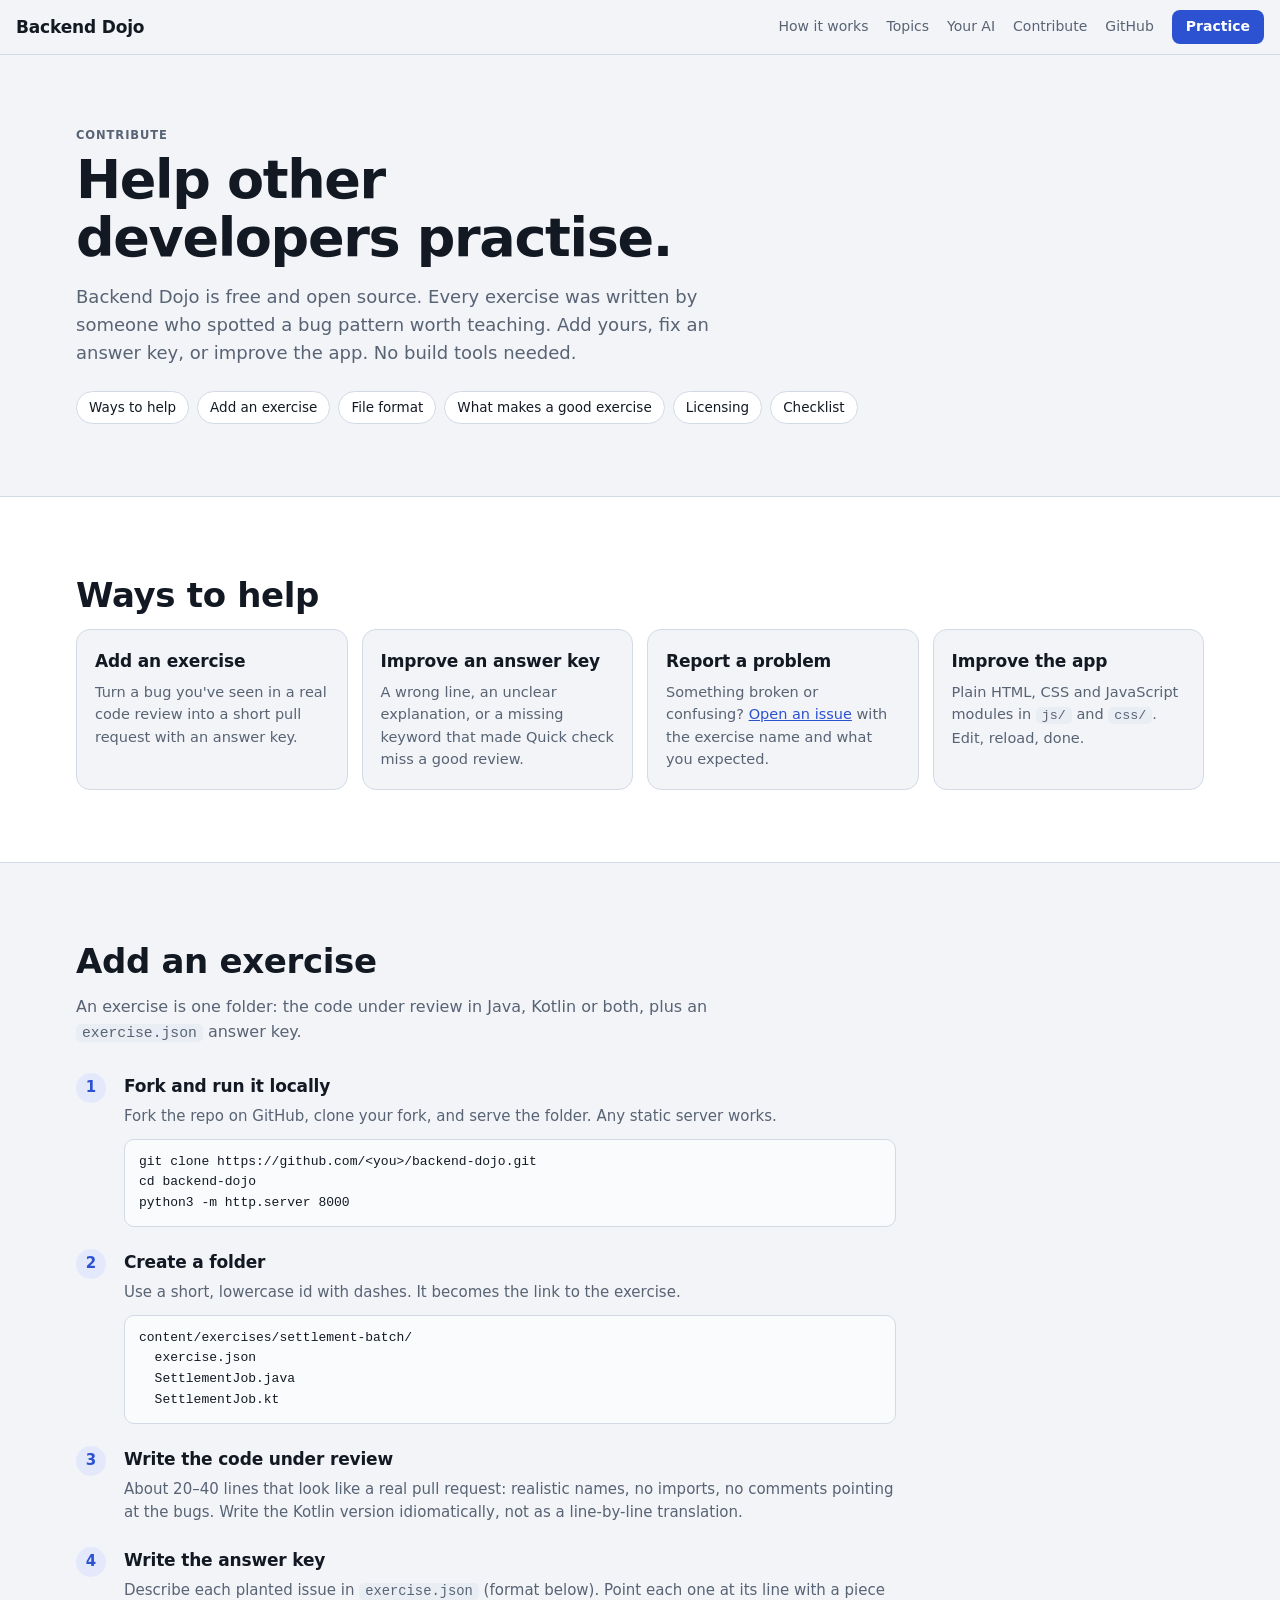
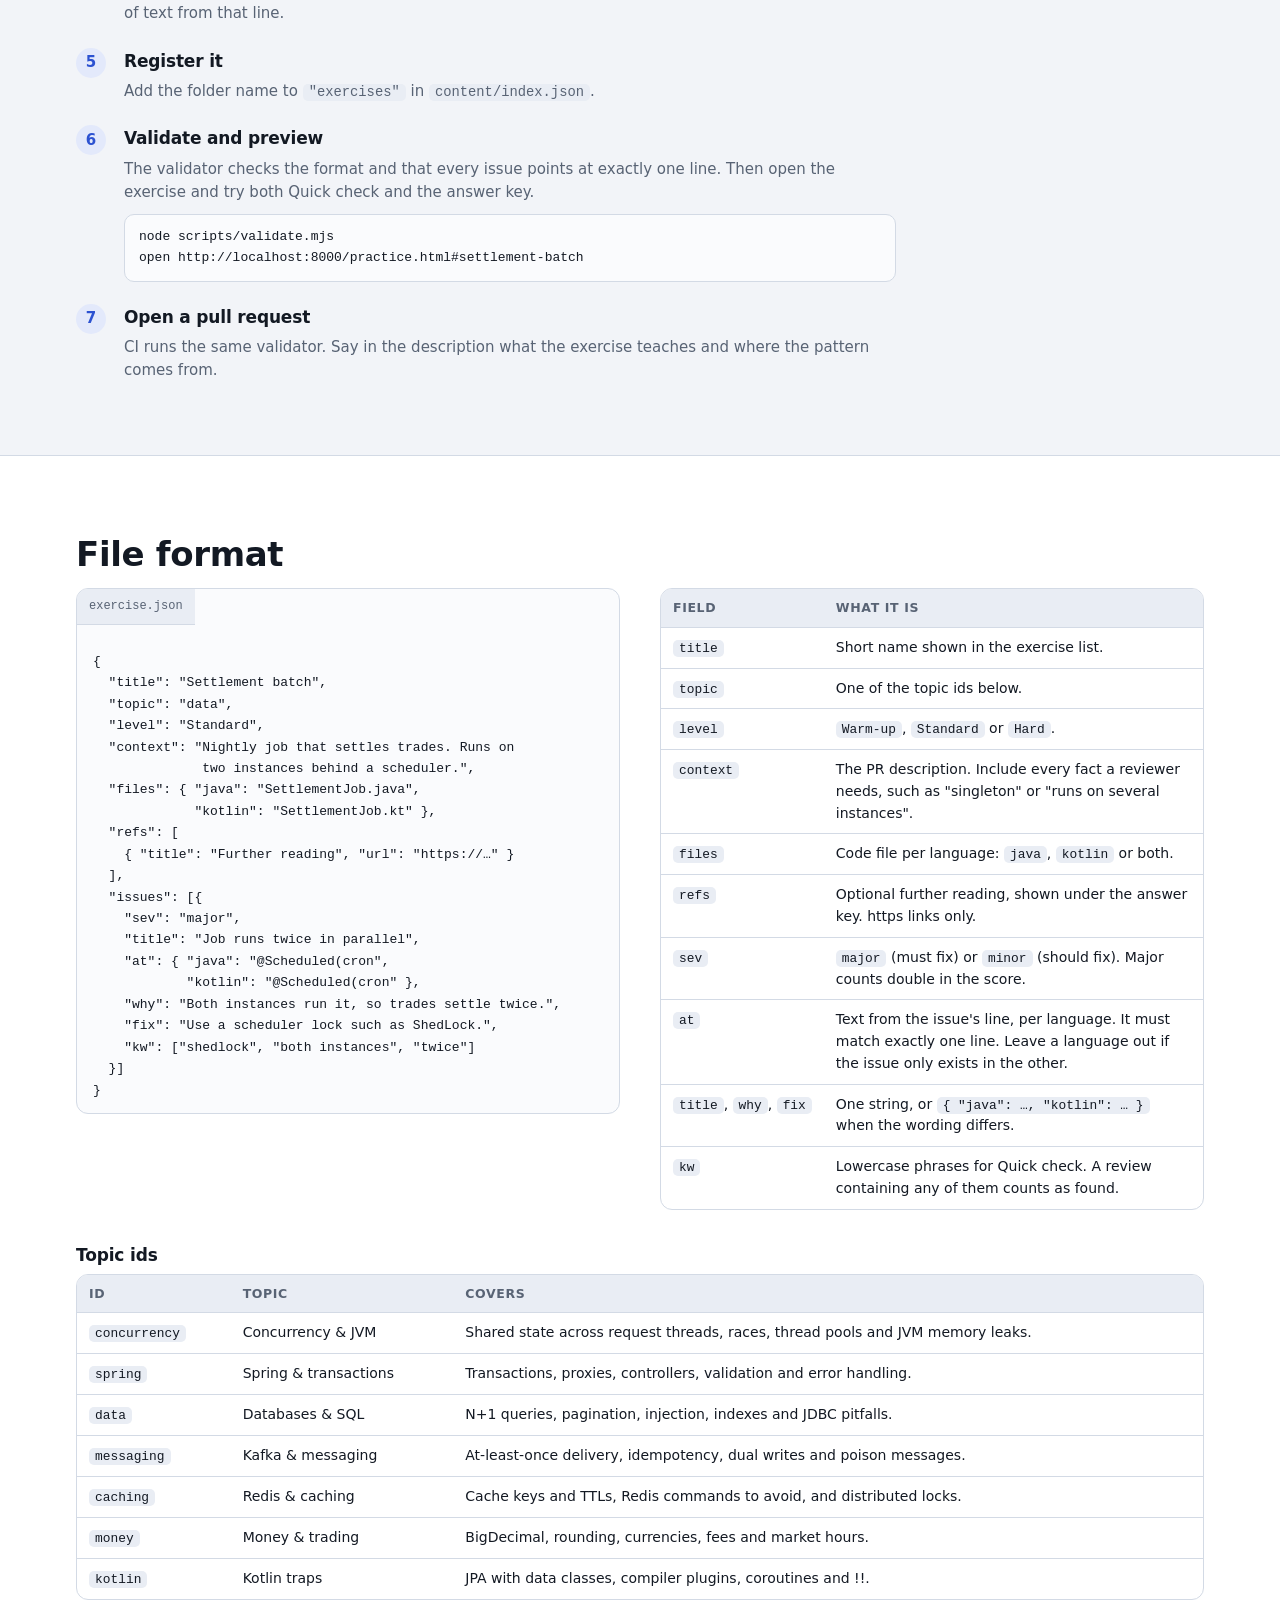
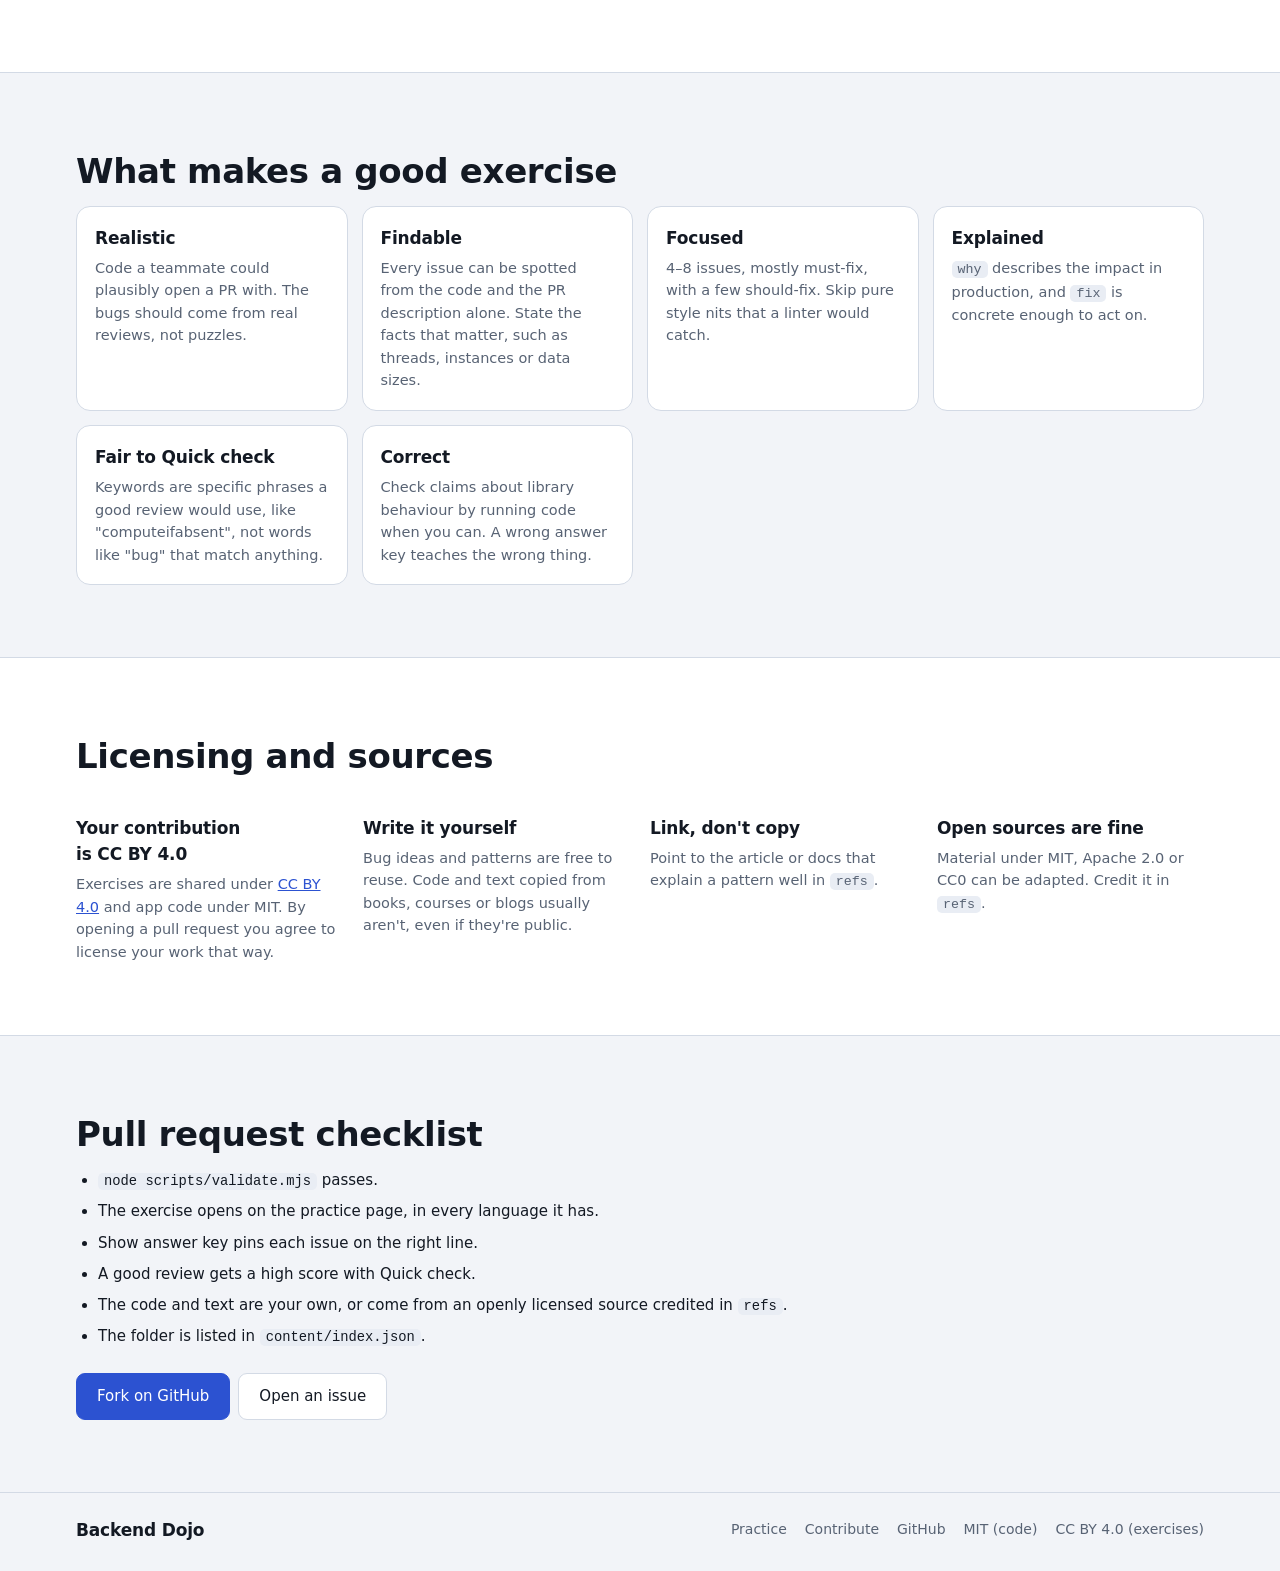
==== contribute.html @ 4bdd679c "feat: add contributor guide page Step-by-step guide, file format reference, topic ids from the data," ====
<!doctype html>
<html lang="en">
<head>
<meta charset="utf-8">
<meta name="viewport" content="width=device-width, initial-scale=1">
<meta http-equiv="Content-Security-Policy" content="default-src 'self'; script-src 'self'; style-src 'self'; img-src 'self' data:; connect-src 'self'; object-src 'none'; base-uri 'none'; form-action 'none'">
<meta name="referrer" content="no-referrer">
<title>Contribute · Backend Dojo</title>
<meta name="description" content="How to add exercises, fix answer keys and improve Backend Dojo.">
<link rel="stylesheet" href="css/app.css">
<script type="module" src="js/contribute.js"></script>
</head>
<body class="home">
<nav class="site-nav" aria-label="Site">
  <div class="nav-inner">
    <a class="logo" href="./">Backend Dojo</a>
    <div class="nav-links">
      <a href="./#how">How it works</a>
      <a href="./#topics">Topics</a>
      <a href="./#ai">Your AI</a>
      <a href="contribute.html" aria-current="page">Contribute</a>
      <a href="https://github.com/svkaizoku/backend-dojo" rel="noopener noreferrer">GitHub</a>
      <a class="nav-cta" href="practice.html">Practice</a>
    </div>
  </div>
</nav>

<main>
  <section class="hero page-hero">
    <div class="wrap">
      <p class="eyebrow">Contribute</p>
      <h1>Help other developers practise.</h1>
      <p class="lede">Backend Dojo is free and open source. Every exercise was written by someone who spotted a bug pattern worth teaching. Add yours, fix an answer key, or improve the app. No build tools needed.</p>
      <div class="toc" aria-label="On this page">
        <a href="#ways">Ways to help</a>
        <a href="#add">Add an exercise</a>
        <a href="#format">File format</a>
        <a href="#good">What makes a good exercise</a>
        <a href="#license">Licensing</a>
        <a href="#checklist">Checklist</a>
      </div>
    </div>
  </section>

  <section class="band" id="ways">
    <div class="wrap">
      <h2>Ways to help</h2>
      <div class="cards">
        <div class="card"><h3>Add an exercise</h3><p>Turn a bug you've seen in a real code review into a short pull request with an answer key.</p></div>
        <div class="card"><h3>Improve an answer key</h3><p>A wrong line, an unclear explanation, or a missing keyword that made Quick check miss a good review.</p></div>
        <div class="card"><h3>Report a problem</h3><p>Something broken or confusing? <a href="https://github.com/svkaizoku/backend-dojo/issues/new" rel="noopener noreferrer">Open an issue</a> with the exercise name and what you expected.</p></div>
        <div class="card"><h3>Improve the app</h3><p>Plain HTML, CSS and JavaScript modules in <code>js/</code> and <code>css/</code>. Edit, reload, done.</p></div>
      </div>
    </div>
  </section>

  <section id="add">
    <div class="wrap">
      <h2>Add an exercise</h2>
      <p class="section-lede">An exercise is one folder: the code under review in Java, Kotlin or both, plus an <code>exercise.json</code> answer key.</p>
      <ol class="guide">
        <li>
          <h3>Fork and run it locally</h3>
          <p>Fork the repo on GitHub, clone your fork, and serve the folder. Any static server works.</p>
          <pre class="cmd">git clone https://github.com/&lt;you&gt;/backend-dojo.git
cd backend-dojo
python3 -m http.server 8000</pre>
        </li>
        <li>
          <h3>Create a folder</h3>
          <p>Use a short, lowercase id with dashes. It becomes the link to the exercise.</p>
          <pre class="cmd">content/exercises/settlement-batch/
  exercise.json
  SettlementJob.java
  SettlementJob.kt</pre>
        </li>
        <li>
          <h3>Write the code under review</h3>
          <p>About 20–40 lines that look like a real pull request: realistic names, no imports, no comments pointing at the bugs. Write the Kotlin version idiomatically, not as a line-by-line translation.</p>
        </li>
        <li>
          <h3>Write the answer key</h3>
          <p>Describe each planted issue in <code>exercise.json</code> (format below). Point each one at its line with a piece of text from that line.</p>
        </li>
        <li>
          <h3>Register it</h3>
          <p>Add the folder name to <code>"exercises"</code> in <code>content/index.json</code>.</p>
        </li>
        <li>
          <h3>Validate and preview</h3>
          <p>The validator checks the format and that every issue points at exactly one line. Then open the exercise and try both Quick check and the answer key.</p>
          <pre class="cmd">node scripts/validate.mjs
open http://localhost:8000/practice.html#settlement-batch</pre>
        </li>
        <li>
          <h3>Open a pull request</h3>
          <p>CI runs the same validator. Say in the description what the exercise teaches and where the pattern comes from.</p>
        </li>
      </ol>
    </div>
  </section>

  <section class="band" id="format">
    <div class="wrap">
      <h2>File format</h2>
      <div class="contribute-grid">
        <div class="code">
          <div class="bar"><span>exercise.json</span></div>
          <pre class="json">{
  "title": "Settlement batch",
  "topic": "data",
  "level": "Standard",
  "context": "Nightly job that settles trades. Runs on
              two instances behind a scheduler.",
  "files": { "java": "SettlementJob.java",
             "kotlin": "SettlementJob.kt" },
  "refs": [
    { "title": "Further reading", "url": "https://…" }
  ],
  "issues": [{
    "sev": "major",
    "title": "Job runs twice in parallel",
    "at": { "java": "@Scheduled(cron",
            "kotlin": "@Scheduled(cron" },
    "why": "Both instances run it, so trades settle twice.",
    "fix": "Use a scheduler lock such as ShedLock.",
    "kw": ["shedlock", "both instances", "twice"]
  }]
}</pre>
        </div>
        <div class="table-wrap">
          <table class="ref-table">
            <thead><tr><th>Field</th><th>What it is</th></tr></thead>
            <tbody>
              <tr><td><code>title</code></td><td>Short name shown in the exercise list.</td></tr>
              <tr><td><code>topic</code></td><td>One of the topic ids below.</td></tr>
              <tr><td><code>level</code></td><td><code>Warm-up</code>, <code>Standard</code> or <code>Hard</code>.</td></tr>
              <tr><td><code>context</code></td><td>The PR description. Include every fact a reviewer needs, such as "singleton" or "runs on several instances".</td></tr>
              <tr><td><code>files</code></td><td>Code file per language: <code>java</code>, <code>kotlin</code> or both.</td></tr>
              <tr><td><code>refs</code></td><td>Optional further reading, shown under the answer key. https links only.</td></tr>
              <tr><td><code>sev</code></td><td><code>major</code> (must fix) or <code>minor</code> (should fix). Major counts double in the score.</td></tr>
              <tr><td><code>at</code></td><td>Text from the issue's line, per language. It must match exactly one line. Leave a language out if the issue only exists in the other.</td></tr>
              <tr><td><code>title</code>, <code>why</code>, <code>fix</code></td><td>One string, or <code>{ "java": …, "kotlin": … }</code> when the wording differs.</td></tr>
              <tr><td><code>kw</code></td><td>Lowercase phrases for Quick check. A review containing any of them counts as found.</td></tr>
            </tbody>
          </table>
        </div>
      </div>
      <h3 class="sub">Topic ids</h3>
      <div class="table-wrap">
        <table class="ref-table" id="topicTable">
          <thead><tr><th>Id</th><th>Topic</th><th>Covers</th></tr></thead>
          <tbody><tr><td colspan="3">Loading…</td></tr></tbody>
        </table>
      </div>
    </div>
  </section>

  <section id="good">
    <div class="wrap">
      <h2>What makes a good exercise</h2>
      <div class="cards">
        <div class="card"><h3>Realistic</h3><p>Code a teammate could plausibly open a PR with. The bugs should come from real reviews, not puzzles.</p></div>
        <div class="card"><h3>Findable</h3><p>Every issue can be spotted from the code and the PR description alone. State the facts that matter, such as threads, instances or data sizes.</p></div>
        <div class="card"><h3>Focused</h3><p>4–8 issues, mostly must-fix, with a few should-fix. Skip pure style nits that a linter would catch.</p></div>
        <div class="card"><h3>Explained</h3><p><code>why</code> describes the impact in production, and <code>fix</code> is concrete enough to act on.</p></div>
        <div class="card"><h3>Fair to Quick check</h3><p>Keywords are specific phrases a good review would use, like "computeifabsent", not words like "bug" that match anything.</p></div>
        <div class="card"><h3>Correct</h3><p>Check claims about library behaviour by running code when you can. A wrong answer key teaches the wrong thing.</p></div>
      </div>
    </div>
  </section>

  <section class="band" id="license">
    <div class="wrap">
      <h2>Licensing and sources</h2>
      <div class="trust">
        <div><h3>Your contribution is CC BY 4.0</h3><p>Exercises are shared under <a href="https://creativecommons.org/licenses/by/4.0/" rel="noopener noreferrer">CC BY 4.0</a> and app code under MIT. By opening a pull request you agree to license your work that way.</p></div>
        <div><h3>Write it yourself</h3><p>Bug ideas and patterns are free to reuse. Code and text copied from books, courses or blogs usually aren't, even if they're public.</p></div>
        <div><h3>Link, don't copy</h3><p>Point to the article or docs that explain a pattern well in <code>refs</code>.</p></div>
        <div><h3>Open sources are fine</h3><p>Material under MIT, Apache 2.0 or CC0 can be adapted. Credit it in <code>refs</code>.</p></div>
      </div>
    </div>
  </section>

  <section id="checklist">
    <div class="wrap">
      <h2>Pull request checklist</h2>
      <ul class="checklist">
        <li><code>node scripts/validate.mjs</code> passes.</li>
        <li>The exercise opens on the practice page, in every language it has.</li>
        <li>Show answer key pins each issue on the right line.</li>
        <li>A good review gets a high score with Quick check.</li>
        <li>The code and text are your own, or come from an openly licensed source credited in <code>refs</code>.</li>
        <li>The folder is listed in <code>content/index.json</code>.</li>
      </ul>
      <div class="actions">
        <a class="btn primary big-btn" href="https://github.com/svkaizoku/backend-dojo/fork" rel="noopener noreferrer">Fork on GitHub</a>
        <a class="btn big-btn" href="https://github.com/svkaizoku/backend-dojo/issues/new" rel="noopener noreferrer">Open an issue</a>
      </div>
    </div>
  </section>
</main>

<footer class="site-foot">
  <div class="wrap foot-inner">
    <span class="logo">Backend Dojo</span>
    <nav aria-label="Footer">
      <a href="practice.html">Practice</a>
      <a href="contribute.html">Contribute</a>
      <a href="https://github.com/svkaizoku/backend-dojo" rel="noopener noreferrer">GitHub</a>
      <a href="https://github.com/svkaizoku/backend-dojo/blob/main/LICENSE" rel="noopener noreferrer">MIT (code)</a>
      <a href="https://github.com/svkaizoku/backend-dojo/blob/main/content/LICENSE.md" rel="noopener noreferrer">CC BY 4.0 (exercises)</a>
    </nav>
  </div>
</footer>
</body>
</html>
---- css/app.css ----
/* Layout: PR-review workspace. Exercise rail on the left, code and a review pad on the right. */
:root {
  color-scheme: light;
  --bg: #F2F4F8;
  --surface: #FFFFFF;
  --surface-2: #E9EDF4;
  --fg: #131923;
  --muted: #586374;
  --line: #D3DAE5;
  --accent: #2C52D1;
  --accent-fg: #FFFFFF;
  --accent-soft: #E3E9FB;
  --code-bg: #FAFBFD;
  --mark: #FFF1C4;
  --mark-edge: #E2B93B;
  --good: #1D7F47;
  --good-soft: #DDF2E5;
  --warn: #9A6412;
  --warn-soft: #FBEFD6;
  --bad: #B8382F;
  --bad-soft: #F8E1DF;
  --syn-kw: #8338C9;
  --syn-str: #26733A;
  --syn-ann: #A9520F;
  --syn-num: #1C67A8;
  --syn-type: #0F6A73;
  --syn-com: #778294;
  --font-body: "Segoe UI", system-ui, -apple-system, sans-serif;
  --font-code: ui-monospace, "SFMono-Regular", "JetBrains Mono", Menlo, Consolas, monospace;
}
@media (prefers-color-scheme: dark) {
  :root {
    color-scheme: dark;
    --bg: #0D1015; --surface: #151A21; --surface-2: #1C222B; --fg: #E3E7EE; --muted: #95A1B3; --line: #2A323E;
    --accent: #88A1FF; --accent-fg: #0D1015; --accent-soft: #1F2846; --code-bg: #11151B; --mark: #352D12; --mark-edge: #C9A23A;
    --good: #52C68D; --good-soft: #15301F; --warn: #E2B04A; --warn-soft: #33280F; --bad: #F07A70; --bad-soft: #3A1A18;
    --syn-kw: #C99AF0; --syn-str: #93D49A; --syn-ann: #F0A96B; --syn-num: #82BCF2; --syn-type: #6FD0D6; --syn-com: #6B7687;
  }
}

* { box-sizing: border-box; }
body {
  margin: 0; background: var(--bg); color: var(--fg);
  font-family: var(--font-body); font-size: 15px; line-height: 1.55;
}
[hidden] { display: none !important; }
.page {
  max-width: 1440px; margin: 0 auto;
  padding: 20px max(16px, env(safe-area-inset-right, 0px)) 32px max(16px, env(safe-area-inset-left, 0px));
  display: grid; gap: 20px;
}
h1, h2, h3 { text-wrap: balance; margin: 0; letter-spacing: -0.01em; }
p { margin: 0; }
button, input, select, textarea { font: inherit; color: inherit; }
a { color: var(--accent); }
:focus-visible { outline: 2px solid var(--accent); outline-offset: 2px; }

/* Header */
.top { display: flex; flex-wrap: wrap; align-items: flex-end; justify-content: space-between; gap: 12px 24px; }
.brand h1 { font-size: clamp(24px, 3.2vw, 32px); font-weight: 700; }
.brand p { color: var(--muted); max-width: 62ch; margin-top: 4px; }
.top-actions { display: flex; flex-wrap: wrap; gap: 10px; align-items: center; }
.status {
  display: inline-flex; align-items: center; gap: 8px; font-size: 13px; color: var(--muted); cursor: pointer;
  border: 1px solid var(--line); border-radius: 999px; padding: 5px 12px; background: var(--surface);
}
.status:hover { border-color: var(--fg); }
.status .dot { width: 8px; height: 8px; border-radius: 50%; background: var(--warn); }
.status[data-state="on"] .dot { background: var(--good); }
.banner { background: var(--accent-soft); border-radius: 10px; padding: 10px 14px; font-size: 14px; }
.banner.err { background: var(--bad-soft); color: var(--bad); }

/* Workspace */
.layout { display: grid; grid-template-columns: 270px minmax(0, 1fr); gap: 20px; align-items: start; }
@media (max-width: 900px) { .layout { grid-template-columns: minmax(0, 1fr); } }

.rail { display: grid; gap: 14px; position: sticky; top: 12px; }
@media (max-width: 900px) { .rail { position: static; } }
.eyebrow { font-size: 11.5px; font-weight: 600; text-transform: uppercase; letter-spacing: 0.08em; color: var(--muted); }
.topics { display: flex; flex-wrap: wrap; gap: 6px; }
.chip {
  border: 1px solid var(--line); background: var(--surface); border-radius: 999px;
  padding: 5px 11px; font-size: 13px; cursor: pointer;
}
.chip[aria-pressed="true"] { background: var(--fg); color: var(--bg); border-color: var(--fg); }
.exlist { list-style: none; margin: 0; padding: 0; display: grid; gap: 6px; }
.exbtn {
  width: 100%; text-align: left; cursor: pointer; display: grid; grid-template-columns: minmax(0, 1fr) auto;
  gap: 2px 10px; align-items: center; padding: 10px 12px; border-radius: 10px;
  border: 1px solid transparent; background: transparent;
}
.exbtn:hover { background: var(--surface); border-color: var(--line); }
.exbtn[aria-current="true"] { background: var(--surface); border-color: var(--accent); }
.exbtn .t { font-weight: 600; font-size: 14.5px; }
.exbtn .l { font-size: 12.5px; color: var(--muted); grid-column: 1; }
.best {
  grid-row: 1 / span 2; grid-column: 2; font-family: var(--font-code); font-size: 12px;
  font-variant-numeric: tabular-nums; padding: 2px 8px; border-radius: 6px; background: var(--surface-2); color: var(--muted);
}
.best.hi { background: var(--good-soft); color: var(--good); }
.best.mid { background: var(--warn-soft); color: var(--warn); }
.best.lo { background: var(--bad-soft); color: var(--bad); }
.how { font-size: 13px; color: var(--muted); border-top: 1px solid var(--line); padding-top: 12px; display: grid; gap: 6px; }

main { display: grid; gap: 16px; min-width: 0; }
.exhead { display: grid; gap: 6px; }
.exhead .meta { display: flex; flex-wrap: wrap; gap: 8px; align-items: center; font-size: 13px; color: var(--muted); }
.exhead h2 { font-size: clamp(21px, 2.4vw, 26px); font-weight: 700; }
.pr {
  background: var(--surface); border: 1px solid var(--line); border-radius: 12px; padding: 12px 14px;
  max-width: 80ch; font-size: 14.5px;
}
.pr b { font-weight: 600; }

.work { display: grid; grid-template-columns: minmax(0, 1.15fr) minmax(0, 1fr); gap: 16px; align-items: start; }
@media (max-width: 1180px) { .work { grid-template-columns: minmax(0, 1fr); } }

/* Code panel */
.code { background: var(--code-bg); border: 1px solid var(--line); border-radius: 12px; overflow: hidden; min-width: 0; }
.code .bar {
  display: flex; justify-content: space-between; gap: 8px; padding: 8px 12px; border-bottom: 1px solid var(--line);
  font-family: var(--font-code); font-size: 12px; color: var(--muted); background: var(--surface-2);
}
.code pre { margin: 0; overflow-x: auto; padding: 8px 0; font-family: var(--font-code); font-size: 13px; line-height: 1.65; min-height: 120px; }
.ln { display: grid; grid-template-columns: 3.2em minmax(0, 1fr); min-width: max-content; padding-right: 16px; }
.ln .no { text-align: right; padding-right: 14px; color: var(--syn-com); user-select: none; font-variant-numeric: tabular-nums; }
.ln .src { white-space: pre; }
.ln.mark { background: var(--mark); box-shadow: inset 3px 0 0 var(--mark-edge); }
.pin {
  display: inline-block; margin-left: 10px; padding: 0 6px; border-radius: 5px; font-size: 11px;
  background: var(--mark-edge); color: #1A1505; font-weight: 500;
}
.k { color: var(--syn-kw); } .s { color: var(--syn-str); } .a { color: var(--syn-ann); }
.n { color: var(--syn-num); } .ty { color: var(--syn-type); } .c { color: var(--syn-com); font-style: italic; }

/* Review pad */
.pad { display: grid; gap: 10px; min-width: 0; }
.pad label { font-weight: 600; font-size: 14px; }
.hint { font-size: 13px; color: var(--muted); }
textarea {
  width: 100%; min-height: 300px; resize: vertical; padding: 12px 14px; border-radius: 12px;
  border: 1px solid var(--line); background: var(--surface);
  font-family: var(--font-code); font-size: 13px; line-height: 1.6;
}
textarea:focus, input:focus, select:focus { border-color: var(--accent); outline: none; box-shadow: 0 0 0 3px var(--accent-soft); }
.actions { display: flex; flex-wrap: wrap; gap: 8px; align-items: center; }
.btn {
  border: 1px solid var(--line); background: var(--surface); border-radius: 9px; padding: 8px 14px;
  font-weight: 500; font-size: 14px; cursor: pointer;
}
.btn:hover:not(:disabled) { border-color: var(--fg); }
.btn.primary { background: var(--accent); color: var(--accent-fg); border-color: var(--accent); }
.btn.primary:hover:not(:disabled) { filter: brightness(1.08); border-color: var(--accent); }
.btn:disabled { opacity: 0.5; cursor: not-allowed; }
.msg { font-size: 13.5px; color: var(--muted); min-height: 1.4em; }
.msg.err { color: var(--bad); }
.spin {
  display: inline-block; width: 12px; height: 12px; border-radius: 50%; border: 2px solid var(--line);
  border-top-color: var(--accent); animation: spin 0.8s linear infinite; vertical-align: -1px; margin-right: 6px;
}
@keyframes spin { to { transform: rotate(360deg); } }
@media (prefers-reduced-motion: reduce) { .spin { animation: none; } }

/* Segmented control (language toggle and verdict marks) */
.seg { display: inline-flex; border: 1px solid var(--line); border-radius: 8px; overflow: hidden; justify-self: start; background: var(--surface); }
.seg button { border: 0; background: transparent; padding: 4px 12px; font-size: 13px; cursor: pointer; }
.seg button + button { border-left: 1px solid var(--line); }
.seg button[aria-pressed="true"] { background: var(--fg); color: var(--bg); font-weight: 600; }
.seg button[aria-pressed="true"][data-v="found"] { background: var(--good-soft); color: var(--good); }
.seg button[aria-pressed="true"][data-v="partial"] { background: var(--warn-soft); color: var(--warn); }
.seg button[aria-pressed="true"][data-v="missed"] { background: var(--bad-soft); color: var(--bad); }

/* Results */
.results { display: grid; gap: 16px; background: var(--surface); border: 1px solid var(--line); border-radius: 14px; padding: 18px; }
.scoreline { display: flex; flex-wrap: wrap; align-items: center; gap: 12px 24px; }
.big { font-size: 44px; font-weight: 700; line-height: 1; font-variant-numeric: tabular-nums; }
.big.hi { color: var(--good); } .big.mid { color: var(--warn); } .big.lo { color: var(--bad); }
.scorebits { display: grid; gap: 2px; font-size: 14px; }
.scorebits .src { color: var(--muted); font-size: 13px; }
.comm { margin-left: auto; text-align: right; display: grid; gap: 2px; }
.comm .val { font-size: 22px; font-weight: 700; }
@media (max-width: 560px) { .comm { margin-left: 0; text-align: left; } }
.summary { background: var(--accent-soft); border-radius: 10px; padding: 10px 14px; font-size: 14.5px; max-width: 90ch; }
.summary b { font-weight: 600; }
.results h3 { font-size: 17px; font-weight: 600; }
.issues { list-style: none; margin: 0; padding: 0; display: grid; gap: 10px; }
.issue { border: 1px solid var(--line); border-radius: 11px; padding: 12px 14px; display: grid; gap: 6px; box-shadow: inset 4px 0 0 var(--line); }
.issue.v-found { box-shadow: inset 4px 0 0 var(--good); }
.issue.v-partial { box-shadow: inset 4px 0 0 var(--warn); }
.issue.v-missed { box-shadow: inset 4px 0 0 var(--bad); }
.ihead { display: flex; flex-wrap: wrap; align-items: center; gap: 6px 10px; }
.ihead strong { font-weight: 600; font-size: 15px; }
.tag { font-size: 11.5px; font-weight: 600; padding: 2px 8px; border-radius: 6px; letter-spacing: 0.02em; }
.tag.must { background: var(--bad-soft); color: var(--bad); }
.tag.should { background: var(--surface-2); color: var(--muted); }
.tag.lineref { font-family: var(--font-code); background: var(--mark); color: var(--fg); font-weight: 500; }
.issue .why, .issue .fix { font-size: 14px; max-width: 90ch; }
.issue .fix b { font-weight: 600; }
.issue .note { font-size: 13.5px; color: var(--muted); border-left: 2px solid var(--line); padding-left: 10px; }
.extras { list-style: none; margin: 0; padding: 0; display: grid; gap: 8px; }
.extras li { display: grid; grid-template-columns: auto minmax(0, 1fr); gap: 2px 10px; font-size: 14px; }
.extras .mk { font-weight: 600; font-size: 12px; padding: 1px 7px; border-radius: 6px; align-self: start; margin-top: 2px; }
.extras .mk.ok { background: var(--good-soft); color: var(--good); }
.extras .mk.no { background: var(--bad-soft); color: var(--bad); }
.extras .nt { grid-column: 2; color: var(--muted); font-size: 13.5px; }

/* Connect dialog */
dialog {
  border: 1px solid var(--line); border-radius: 14px; padding: 0; background: var(--surface); color: var(--fg);
  width: min(520px, calc(100vw - 32px));
}
dialog::backdrop { background: rgb(0 0 0 / 0.45); }
.dlg { display: grid; gap: 8px; padding: 20px; }
.dlg h2 { font-size: 20px; }
.dlg label { font-weight: 600; font-size: 14px; margin-top: 6px; }
.dlg input[type="password"], .dlg input[list], .dlg select {
  width: 100%; padding: 8px 10px; border-radius: 9px; border: 1px solid var(--line); background: var(--surface);
}
.dlg .check { display: flex; gap: 8px; align-items: center; font-weight: 500; }
.dlg .actions { margin-top: 8px; }
.orlogin { display: flex; flex-wrap: wrap; gap: 10px; align-items: center; margin-top: 6px; }

.foot { font-size: 12.5px; color: var(--muted); border-top: 1px solid var(--line); padding-top: 12px; }
.refs { margin: 0; padding-left: 20px; display: grid; gap: 4px; font-size: 14px; }
.note-box { background: var(--warn-soft); color: var(--fg); border-radius: 10px; padding: 10px 12px; font-size: 13px; }
.note-box b { color: var(--warn); }

/* Site nav (home and practice pages) */
html { scroll-behavior: smooth; scroll-padding-top: 72px; }
@media (prefers-reduced-motion: reduce) { html { scroll-behavior: auto; } }
.site-nav {
  position: sticky; top: 0; z-index: 10; background: color-mix(in srgb, var(--bg) 88%, transparent);
  backdrop-filter: blur(8px); border-bottom: 1px solid var(--line);
}
.nav-inner {
  max-width: 1440px; margin: 0 auto; padding: 10px 16px;
  display: flex; flex-wrap: wrap; align-items: center; justify-content: space-between; gap: 8px 20px;
}
.logo { font-weight: 700; font-size: 17px; color: var(--fg); text-decoration: none; letter-spacing: -0.01em; }
.nav-links { display: flex; flex-wrap: wrap; align-items: center; gap: 4px 18px; font-size: 14px; }
.nav-links a { color: var(--muted); text-decoration: none; }
.nav-links a:hover { color: var(--fg); }
.nav-links .nav-cta { background: var(--accent); color: var(--accent-fg); padding: 6px 14px; border-radius: 8px; font-weight: 600; }
.nav-links .nav-cta:hover { color: var(--accent-fg); filter: brightness(1.08); }
@media (max-width: 640px) { .nav-links { gap: 4px 12px; font-size: 13px; } }

/* Home page */
.home main { display: block; }
.wrap { max-width: 1160px; margin: 0 auto; padding: 0 16px; }
.home section { padding: 72px 0; }
.home section.band { background: var(--surface); border-block: 1px solid var(--line); }
.home h2 { font-size: clamp(26px, 3.4vw, 34px); font-weight: 700; margin-bottom: 8px; }
.home h3 { font-size: 17px; font-weight: 600; margin-bottom: 6px; }
.section-lede { color: var(--muted); max-width: 70ch; margin-bottom: 28px; font-size: 16px; }
.big-btn { padding: 11px 20px; font-size: 15px; text-decoration: none; display: inline-block; }
a.btn { text-decoration: none; color: var(--fg); display: inline-block; }
a.btn.primary { color: var(--accent-fg); }

.hero { padding: 64px 0 72px; }
.hero-grid { display: grid; grid-template-columns: minmax(0, 1fr) minmax(0, 1fr); gap: 48px; align-items: center; }
@media (max-width: 960px) { .hero-grid { grid-template-columns: minmax(0, 1fr); gap: 32px; } }
.hero h1 { font-size: clamp(34px, 5vw, 54px); line-height: 1.08; font-weight: 800; letter-spacing: -0.025em; margin: 6px 0 16px; }
.lede { font-size: 18px; color: var(--muted); max-width: 56ch; margin-bottom: 24px; }
.stats { margin-top: 18px; font-size: 13.5px; color: var(--muted); font-family: var(--font-code); }

.demo { margin: 0; display: grid; gap: 12px; }
.demo .code pre { min-height: 0; }
.comment {
  background: var(--surface); border: 1px solid var(--line); border-left: 4px solid var(--accent);
  border-radius: 10px; padding: 12px 14px; font-size: 14px; margin-left: 24px;
}
.comment .who { font-size: 12px; font-weight: 600; color: var(--muted); text-transform: uppercase; letter-spacing: 0.06em; margin-bottom: 4px; }
.grade { display: flex; align-items: center; gap: 14px; font-size: 14px; color: var(--muted); margin-left: 24px; }
.grade .big { font-size: 34px; }

.compare { display: grid; grid-template-columns: repeat(2, minmax(0, 1fr)); gap: 16px; }
@media (max-width: 720px) { .compare { grid-template-columns: minmax(0, 1fr); } }
.compare .col { border: 1px solid var(--line); border-radius: 14px; padding: 20px 22px; background: var(--bg); }
.compare ul { margin: 8px 0 0; padding-left: 20px; display: grid; gap: 8px; }
.compare .without h3 { color: var(--bad); }
.compare .with { border-color: var(--accent); }
.compare .with h3 { color: var(--good); }

.steps { list-style: none; margin: 24px 0 0; padding: 0; display: grid; grid-template-columns: repeat(4, minmax(0, 1fr)); gap: 16px; }
@media (max-width: 960px) { .steps { grid-template-columns: repeat(2, minmax(0, 1fr)); } }
@media (max-width: 560px) { .steps { grid-template-columns: minmax(0, 1fr); } }
.steps li { border: 1px solid var(--line); border-radius: 14px; padding: 18px; background: var(--surface); }
.steps p { color: var(--muted); font-size: 14.5px; }
.num {
  display: inline-grid; place-items: center; width: 30px; height: 30px; border-radius: 50%;
  background: var(--accent-soft); color: var(--accent); font-weight: 700; margin-bottom: 10px;
}

.cards { display: grid; grid-template-columns: repeat(auto-fill, minmax(240px, 1fr)); gap: 14px; }
.card { border: 1px solid var(--line); border-radius: 14px; padding: 18px; background: var(--bg); }
.card p { color: var(--muted); font-size: 14.5px; }
.home section:not(.band) .card { background: var(--surface); }
.topic-card { text-decoration: none; color: var(--fg); display: grid; gap: 4px; align-content: start; transition: border-color 0.15s; }
.topic-card:hover { border-color: var(--accent); }
.topic-card .meta { font-family: var(--font-code); font-size: 12.5px; margin-top: 6px; }

.trust { display: grid; grid-template-columns: repeat(auto-fit, minmax(220px, 1fr)); gap: 20px; margin-top: 32px; }
.trust p { color: var(--muted); font-size: 14.5px; }

.contribute-grid { display: grid; grid-template-columns: minmax(0, 1fr) minmax(0, 1fr); gap: 40px; align-items: start; }
@media (max-width: 960px) { .contribute-grid { grid-template-columns: minmax(0, 1fr); } }
.contribute-grid > div:first-child { display: grid; gap: 14px; justify-items: start; }
.contribute-grid .section-lede { margin-bottom: 0; }
.plain { margin: 0; padding-left: 20px; display: grid; gap: 6px; }
.json { padding: 12px 16px !important; white-space: pre; }
code { font-family: var(--font-code); font-size: 0.92em; background: var(--surface-2); padding: 1px 6px; border-radius: 5px; }

.site-foot { border-top: 1px solid var(--line); padding: 24px 0 32px; font-size: 14px; }
.foot-inner { display: flex; flex-wrap: wrap; justify-content: space-between; gap: 12px 24px; align-items: center; }
.site-foot nav { display: flex; flex-wrap: wrap; gap: 6px 18px; }
.site-foot a { color: var(--muted); text-decoration: none; }
.site-foot a:hover { color: var(--fg); }

/* Contribute page */
.page-hero { padding: 56px 0 48px; }
.page-hero h1 { max-width: 20ch; }
.toc { display: flex; flex-wrap: wrap; gap: 8px; margin-top: 8px; }
.toc a {
  border: 1px solid var(--line); background: var(--surface); border-radius: 999px; padding: 5px 12px;
  font-size: 13.5px; color: var(--fg); text-decoration: none;
}
.toc a:hover { border-color: var(--accent); }
.guide { list-style: none; counter-reset: step; margin: 0; padding: 0; display: grid; gap: 22px; max-width: 820px; }
.guide li { counter-increment: step; position: relative; padding-left: 48px; min-width: 0; }
.guide li::before {
  content: counter(step); position: absolute; left: 0; top: 0; width: 30px; height: 30px; border-radius: 50%;
  display: grid; place-items: center; background: var(--accent-soft); color: var(--accent); font-weight: 700;
}
.guide p { color: var(--muted); }
.cmd {
  margin: 10px 0 0; padding: 12px 14px; border-radius: 10px; border: 1px solid var(--line); background: var(--code-bg);
  font-family: var(--font-code); font-size: 13px; line-height: 1.6; overflow-x: auto; white-space: pre;
}
.table-wrap { overflow-x: auto; border: 1px solid var(--line); border-radius: 12px; }
.ref-table { width: 100%; border-collapse: collapse; font-size: 14px; }
.ref-table th, .ref-table td { text-align: left; padding: 9px 12px; border-bottom: 1px solid var(--line); vertical-align: top; }
.ref-table th { background: var(--surface-2); font-size: 12.5px; text-transform: uppercase; letter-spacing: 0.05em; color: var(--muted); }
.ref-table tr:last-child td { border-bottom: 0; }
.ref-table td:first-child { white-space: nowrap; }
.sub { margin: 32px 0 12px; }
.checklist { margin: 8px 0 24px; padding-left: 22px; display: grid; gap: 8px; max-width: 760px; }
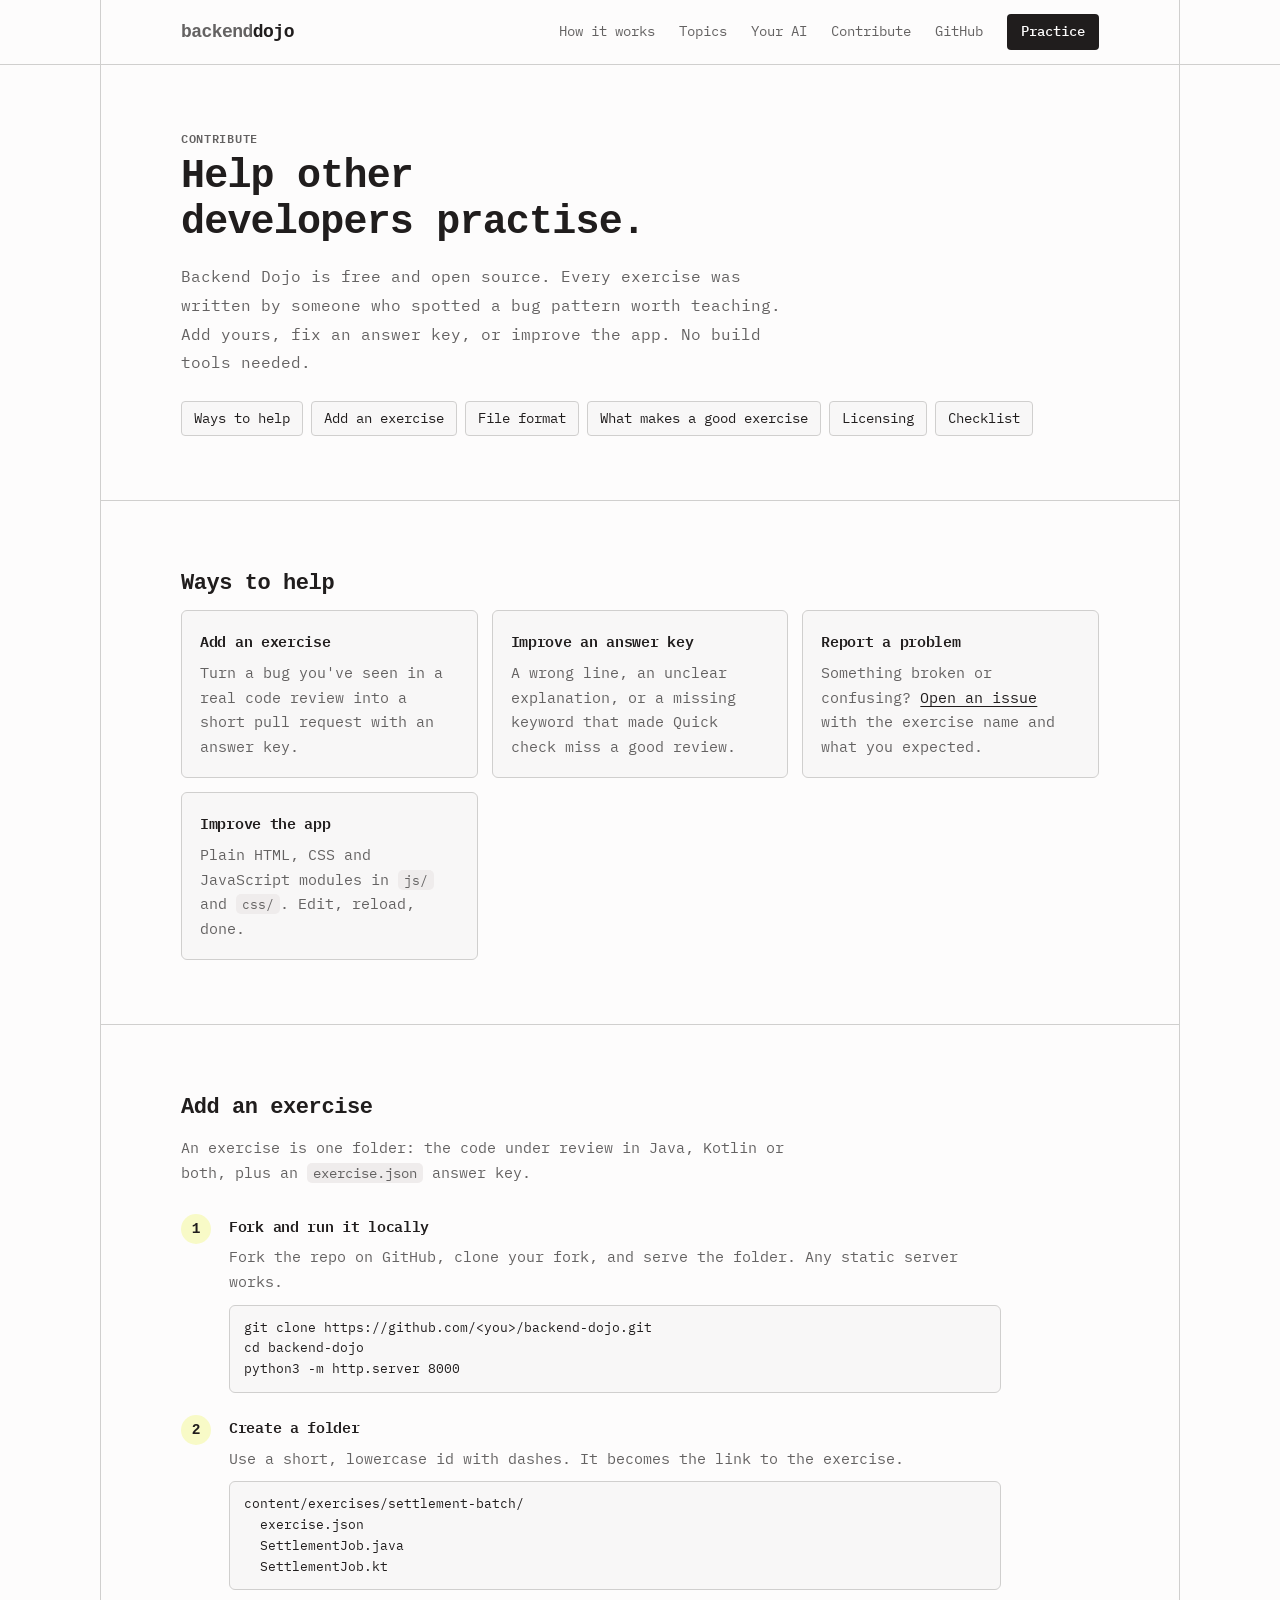
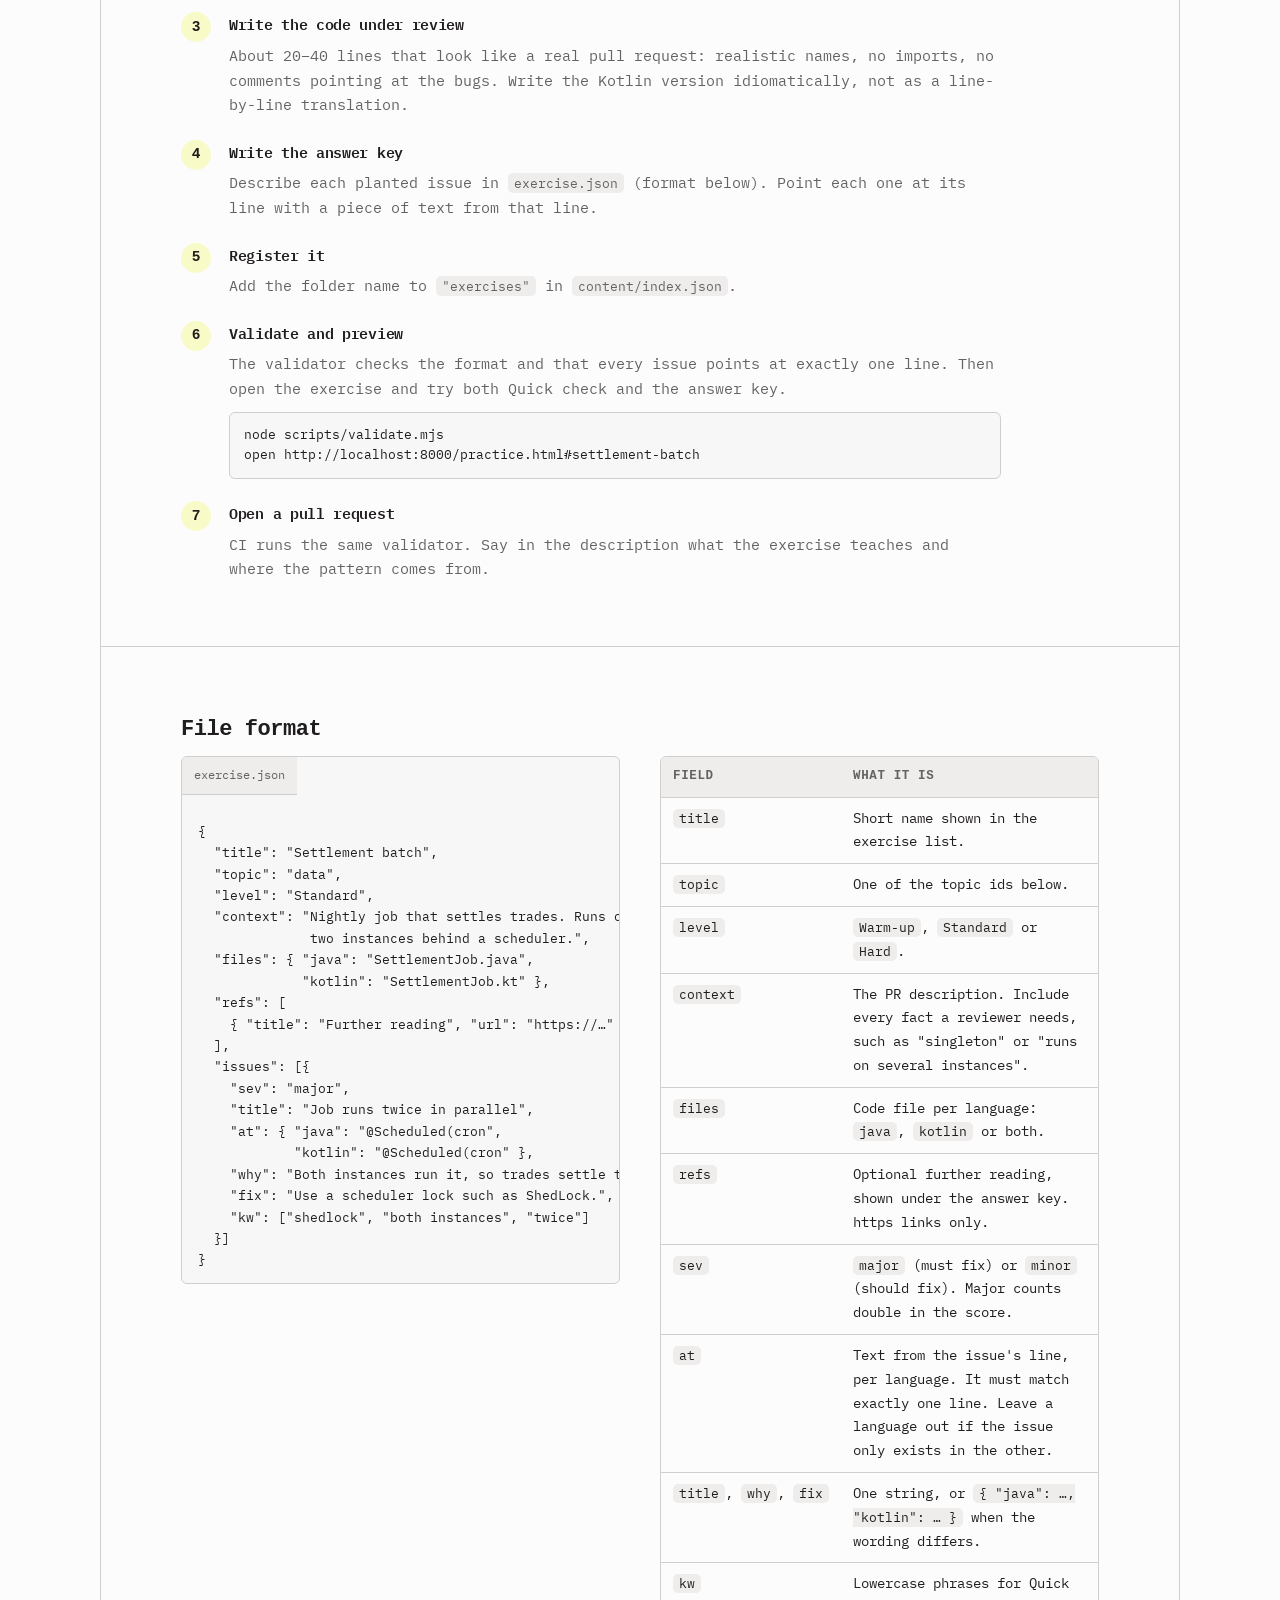
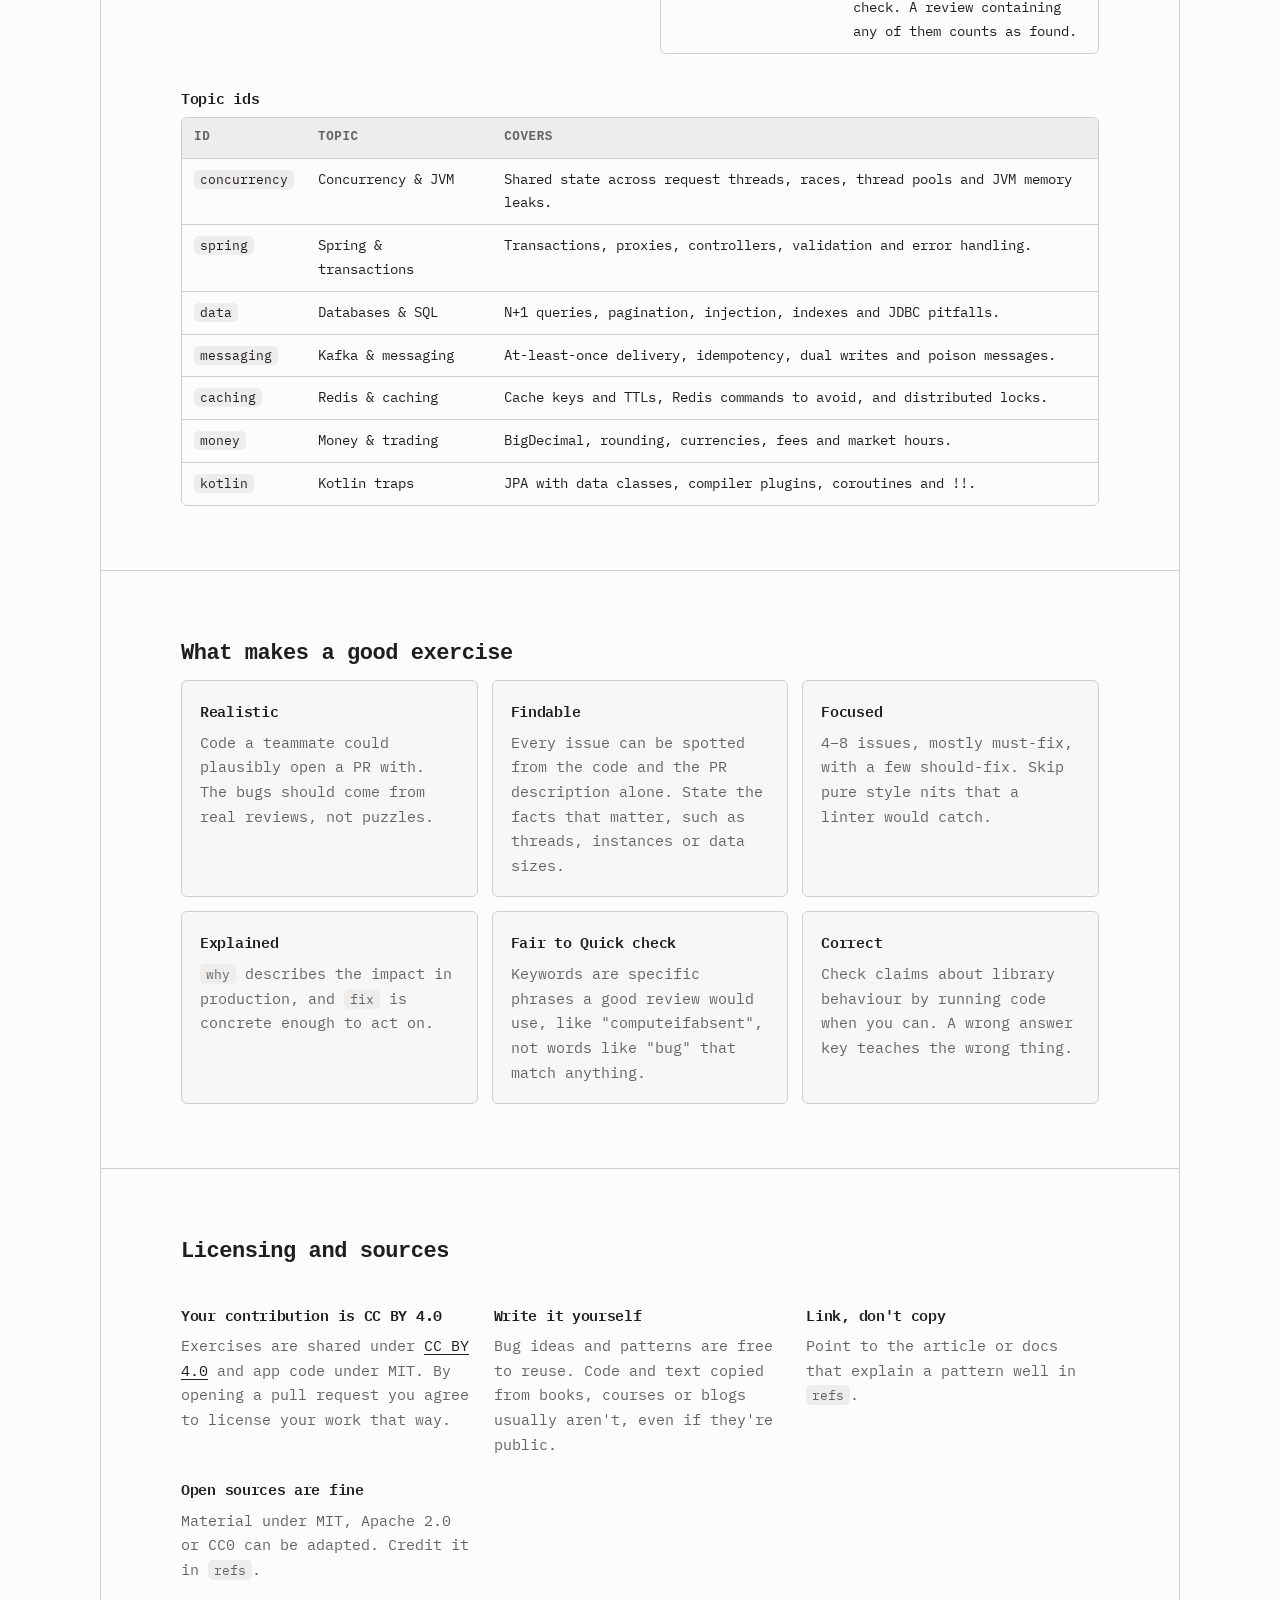
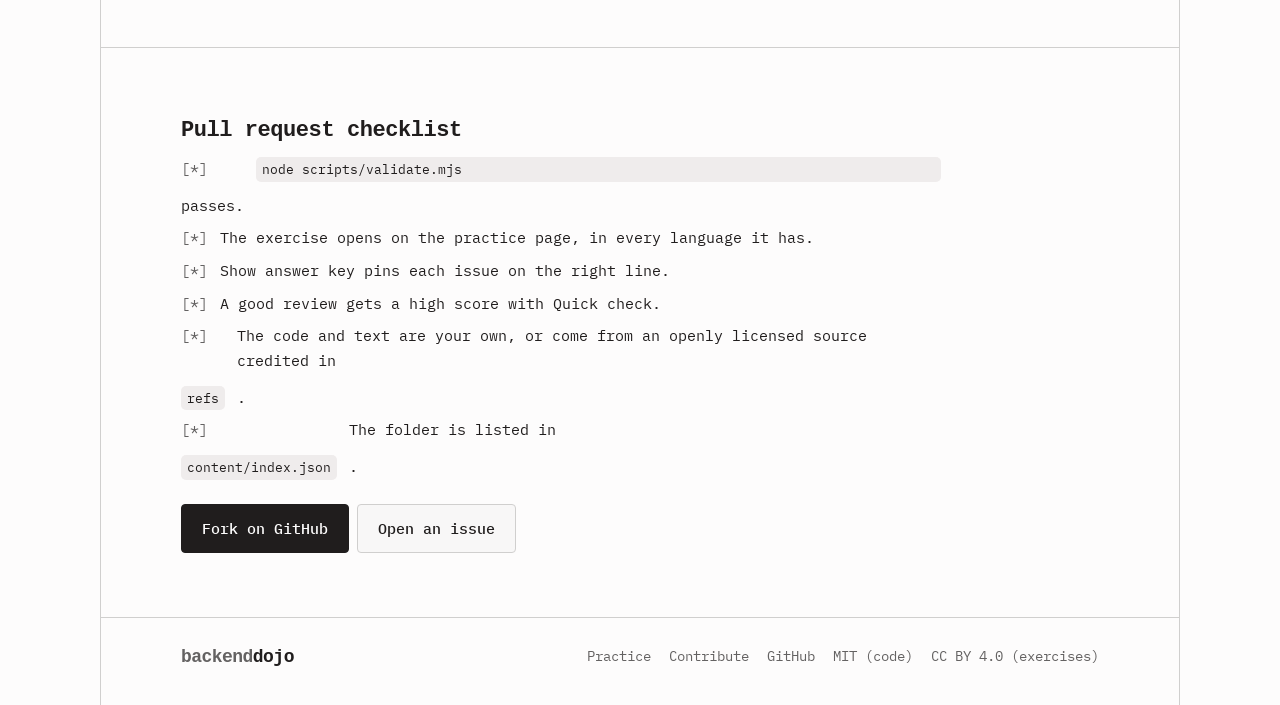
==== commit 540bc689: "style: monospace look with warm neutral palette Self-hosted IBM Plex Mono for all text, warm neutral" ====
--- a/contribute.html
+++ b/contribute.html
@@ -13,7 +13,7 @@
 <body class="home">
 <nav class="site-nav" aria-label="Site">
   <div class="nav-inner">
-    <a class="logo" href="./">Backend Dojo</a>
+    <a class="logo" href="./" aria-label="Backend Dojo home"><span>backend</span>dojo</a>
     <div class="nav-links">
       <a href="./#how">How it works</a>
       <a href="./#topics">Topics</a>
@@ -203,7 +203,7 @@
 
 <footer class="site-foot">
   <div class="wrap foot-inner">
-    <span class="logo">Backend Dojo</span>
+    <span class="logo"><span>backend</span>dojo</span>
     <nav aria-label="Footer">
       <a href="practice.html">Practice</a>
       <a href="contribute.html">Contribute</a>
--- a/css/app.css
+++ b/css/app.css
@@ -1,47 +1,58 @@
 /* Layout: PR-review workspace. Exercise rail on the left, code and a review pad on the right. */
+@font-face { font-family: "IBM Plex Mono"; font-weight: 400; font-style: normal; font-display: swap; src: url("../fonts/ibm-plex-mono-latin-400.woff2") format("woff2"); }
+@font-face { font-family: "IBM Plex Mono"; font-weight: 500; font-style: normal; font-display: swap; src: url("../fonts/ibm-plex-mono-latin-500.woff2") format("woff2"); }
+@font-face { font-family: "IBM Plex Mono"; font-weight: 600; font-style: normal; font-display: swap; src: url("../fonts/ibm-plex-mono-latin-600.woff2") format("woff2"); }
+@font-face { font-family: "IBM Plex Mono"; font-weight: 700; font-style: normal; font-display: swap; src: url("../fonts/ibm-plex-mono-latin-700.woff2") format("woff2"); }
+
+/* Warm neutral palette, one monospace face throughout. Light first, dark below. */
 :root {
   color-scheme: light;
-  --bg: #F2F4F8;
-  --surface: #FFFFFF;
-  --surface-2: #E9EDF4;
-  --fg: #131923;
-  --muted: #586374;
-  --line: #D3DAE5;
-  --accent: #2C52D1;
-  --accent-fg: #FFFFFF;
-  --accent-soft: #E3E9FB;
-  --code-bg: #FAFBFD;
-  --mark: #FFF1C4;
-  --mark-edge: #E2B93B;
-  --good: #1D7F47;
-  --good-soft: #DDF2E5;
-  --warn: #9A6412;
-  --warn-soft: #FBEFD6;
-  --bad: #B8382F;
-  --bad-soft: #F8E1DF;
-  --syn-kw: #8338C9;
-  --syn-str: #26733A;
-  --syn-ann: #A9520F;
-  --syn-num: #1C67A8;
-  --syn-type: #0F6A73;
-  --syn-com: #778294;
-  --font-body: "Segoe UI", system-ui, -apple-system, sans-serif;
-  --font-code: ui-monospace, "SFMono-Regular", "JetBrains Mono", Menlo, Consolas, monospace;
+  --bg: hsl(0, 20%, 99%);
+  --surface: hsl(0, 8%, 97%);
+  --surface-2: hsl(0, 8%, 93%);
+  --fg: hsl(0, 5%, 12%);
+  --muted: hsl(0, 1%, 39%);
+  --line: hsl(30, 2%, 81%);
+  --accent: hsl(0, 5%, 12%);
+  --accent-fg: hsl(0, 20%, 99%);
+  --accent-soft: hsl(62, 84%, 88%);
+  --code-bg: hsl(0, 8%, 97%);
+  --mark: hsl(62, 84%, 88%);
+  --mark-edge: hsl(55, 70%, 42%);
+  --good: hsl(145, 55%, 30%);
+  --good-soft: hsl(140, 45%, 90%);
+  --warn: hsl(35, 80%, 32%);
+  --warn-soft: hsl(42, 85%, 90%);
+  --bad: hsl(4, 60%, 45%);
+  --bad-soft: hsl(5, 70%, 93%);
+  --syn-kw: hsl(280, 50%, 45%);
+  --syn-str: hsl(140, 45%, 30%);
+  --syn-ann: hsl(25, 75%, 38%);
+  --syn-num: hsl(210, 65%, 40%);
+  --syn-type: hsl(185, 70%, 26%);
+  --syn-com: hsl(0, 1%, 55%);
+  --font-body: "IBM Plex Mono", ui-monospace, "SFMono-Regular", Menlo, Consolas, monospace;
+  --font-code: var(--font-body);
+  --radius: 6px;
 }
 @media (prefers-color-scheme: dark) {
   :root {
     color-scheme: dark;
-    --bg: #0D1015; --surface: #151A21; --surface-2: #1C222B; --fg: #E3E7EE; --muted: #95A1B3; --line: #2A323E;
-    --accent: #88A1FF; --accent-fg: #0D1015; --accent-soft: #1F2846; --code-bg: #11151B; --mark: #352D12; --mark-edge: #C9A23A;
-    --good: #52C68D; --good-soft: #15301F; --warn: #E2B04A; --warn-soft: #33280F; --bad: #F07A70; --bad-soft: #3A1A18;
-    --syn-kw: #C99AF0; --syn-str: #93D49A; --syn-ann: #F0A96B; --syn-num: #82BCF2; --syn-type: #6FD0D6; --syn-com: #6B7687;
+    --bg: hsl(0, 9%, 7%); --surface: hsl(0, 6%, 10%); --surface-2: hsl(0, 6%, 14%);
+    --fg: hsl(0, 15%, 94%); --muted: hsl(0, 4%, 66%); --line: hsl(0, 4%, 23%);
+    --accent: hsl(0, 15%, 94%); --accent-fg: hsl(0, 9%, 7%); --accent-soft: hsl(60, 20%, 12%);
+    --code-bg: hsl(0, 8%, 5%); --mark: hsl(60, 30%, 14%); --mark-edge: hsl(62, 80%, 72%);
+    --good: hsl(145, 50%, 58%); --good-soft: hsl(145, 30%, 13%); --warn: hsl(40, 75%, 60%); --warn-soft: hsl(40, 40%, 13%);
+    --bad: hsl(5, 80%, 68%); --bad-soft: hsl(5, 40%, 15%);
+    --syn-kw: hsl(280, 60%, 78%); --syn-str: hsl(125, 40%, 70%); --syn-ann: hsl(28, 80%, 68%);
+    --syn-num: hsl(210, 75%, 75%); --syn-type: hsl(183, 50%, 64%); --syn-com: hsl(0, 3%, 45%);
   }
 }
 
 * { box-sizing: border-box; }
 body {
   margin: 0; background: var(--bg); color: var(--fg);
-  font-family: var(--font-body); font-size: 15px; line-height: 1.55;
+  font-family: var(--font-body); font-size: 14.5px; line-height: 1.7;
 }
 [hidden] { display: none !important; }
 .page {
@@ -49,10 +60,10 @@
   padding: 20px max(16px, env(safe-area-inset-right, 0px)) 32px max(16px, env(safe-area-inset-left, 0px));
   display: grid; gap: 20px;
 }
-h1, h2, h3 { text-wrap: balance; margin: 0; letter-spacing: -0.01em; }
+h1, h2, h3 { text-wrap: balance; margin: 0; letter-spacing: -0.02em; color: var(--fg); }
 p { margin: 0; }
 button, input, select, textarea { font: inherit; color: inherit; }
-a { color: var(--accent); }
+a { color: var(--fg); text-underline-offset: 3px; }
 :focus-visible { outline: 2px solid var(--accent); outline-offset: 2px; }
 
 /* Header */
@@ -62,12 +73,12 @@
 .top-actions { display: flex; flex-wrap: wrap; gap: 10px; align-items: center; }
 .status {
   display: inline-flex; align-items: center; gap: 8px; font-size: 13px; color: var(--muted); cursor: pointer;
-  border: 1px solid var(--line); border-radius: 999px; padding: 5px 12px; background: var(--surface);
+  border: 1px solid var(--line); border-radius: 4px; padding: 5px 12px; background: var(--surface);
 }
 .status:hover { border-color: var(--fg); }
 .status .dot { width: 8px; height: 8px; border-radius: 50%; background: var(--warn); }
 .status[data-state="on"] .dot { background: var(--good); }
-.banner { background: var(--accent-soft); border-radius: 10px; padding: 10px 14px; font-size: 14px; }
+.banner { background: var(--accent-soft); border-radius: var(--radius); padding: 10px 14px; font-size: 14px; }
 .banner.err { background: var(--bad-soft); color: var(--bad); }
 
 /* Workspace */
@@ -79,14 +90,14 @@
 .eyebrow { font-size: 11.5px; font-weight: 600; text-transform: uppercase; letter-spacing: 0.08em; color: var(--muted); }
 .topics { display: flex; flex-wrap: wrap; gap: 6px; }
 .chip {
-  border: 1px solid var(--line); background: var(--surface); border-radius: 999px;
+  border: 1px solid var(--line); background: var(--surface); border-radius: 4px;
   padding: 5px 11px; font-size: 13px; cursor: pointer;
 }
 .chip[aria-pressed="true"] { background: var(--fg); color: var(--bg); border-color: var(--fg); }
 .exlist { list-style: none; margin: 0; padding: 0; display: grid; gap: 6px; }
 .exbtn {
   width: 100%; text-align: left; cursor: pointer; display: grid; grid-template-columns: minmax(0, 1fr) auto;
-  gap: 2px 10px; align-items: center; padding: 10px 12px; border-radius: 10px;
+  gap: 2px 10px; align-items: center; padding: 10px 12px; border-radius: var(--radius);
   border: 1px solid transparent; background: transparent;
 }
 .exbtn:hover { background: var(--surface); border-color: var(--line); }
@@ -107,7 +118,7 @@
 .exhead .meta { display: flex; flex-wrap: wrap; gap: 8px; align-items: center; font-size: 13px; color: var(--muted); }
 .exhead h2 { font-size: clamp(21px, 2.4vw, 26px); font-weight: 700; }
 .pr {
-  background: var(--surface); border: 1px solid var(--line); border-radius: 12px; padding: 12px 14px;
+  background: var(--surface); border: 1px solid var(--line); border-radius: var(--radius); padding: 12px 14px;
   max-width: 80ch; font-size: 14.5px;
 }
 .pr b { font-weight: 600; }
@@ -116,7 +127,7 @@
 @media (max-width: 1180px) { .work { grid-template-columns: minmax(0, 1fr); } }
 
 /* Code panel */
-.code { background: var(--code-bg); border: 1px solid var(--line); border-radius: 12px; overflow: hidden; min-width: 0; }
+.code { background: var(--code-bg); border: 1px solid var(--line); border-radius: var(--radius); overflow: hidden; min-width: 0; }
 .code .bar {
   display: flex; justify-content: space-between; gap: 8px; padding: 8px 12px; border-bottom: 1px solid var(--line);
   font-family: var(--font-code); font-size: 12px; color: var(--muted); background: var(--surface-2);
@@ -138,14 +149,14 @@
 .pad label { font-weight: 600; font-size: 14px; }
 .hint { font-size: 13px; color: var(--muted); }
 textarea {
-  width: 100%; min-height: 300px; resize: vertical; padding: 12px 14px; border-radius: 12px;
+  width: 100%; min-height: 300px; resize: vertical; padding: 12px 14px; border-radius: var(--radius);
   border: 1px solid var(--line); background: var(--surface);
   font-family: var(--font-code); font-size: 13px; line-height: 1.6;
 }
 textarea:focus, input:focus, select:focus { border-color: var(--accent); outline: none; box-shadow: 0 0 0 3px var(--accent-soft); }
 .actions { display: flex; flex-wrap: wrap; gap: 8px; align-items: center; }
 .btn {
-  border: 1px solid var(--line); background: var(--surface); border-radius: 9px; padding: 8px 14px;
+  border: 1px solid var(--line); background: var(--surface); border-radius: var(--radius); padding: 8px 14px;
   font-weight: 500; font-size: 14px; cursor: pointer;
 }
 .btn:hover:not(:disabled) { border-color: var(--fg); }
@@ -162,7 +173,7 @@
 @media (prefers-reduced-motion: reduce) { .spin { animation: none; } }
 
 /* Segmented control (language toggle and verdict marks) */
-.seg { display: inline-flex; border: 1px solid var(--line); border-radius: 8px; overflow: hidden; justify-self: start; background: var(--surface); }
+.seg { display: inline-flex; border: 1px solid var(--line); border-radius: var(--radius); overflow: hidden; justify-self: start; background: var(--surface); }
 .seg button { border: 0; background: transparent; padding: 4px 12px; font-size: 13px; cursor: pointer; }
 .seg button + button { border-left: 1px solid var(--line); }
 .seg button[aria-pressed="true"] { background: var(--fg); color: var(--bg); font-weight: 600; }
@@ -171,7 +182,7 @@
 .seg button[aria-pressed="true"][data-v="missed"] { background: var(--bad-soft); color: var(--bad); }
 
 /* Results */
-.results { display: grid; gap: 16px; background: var(--surface); border: 1px solid var(--line); border-radius: 14px; padding: 18px; }
+.results { display: grid; gap: 16px; background: var(--surface); border: 1px solid var(--line); border-radius: var(--radius); padding: 18px; }
 .scoreline { display: flex; flex-wrap: wrap; align-items: center; gap: 12px 24px; }
 .big { font-size: 44px; font-weight: 700; line-height: 1; font-variant-numeric: tabular-nums; }
 .big.hi { color: var(--good); } .big.mid { color: var(--warn); } .big.lo { color: var(--bad); }
@@ -180,11 +191,11 @@
 .comm { margin-left: auto; text-align: right; display: grid; gap: 2px; }
 .comm .val { font-size: 22px; font-weight: 700; }
 @media (max-width: 560px) { .comm { margin-left: 0; text-align: left; } }
-.summary { background: var(--accent-soft); border-radius: 10px; padding: 10px 14px; font-size: 14.5px; max-width: 90ch; }
+.summary { background: var(--accent-soft); border-radius: var(--radius); padding: 10px 14px; font-size: 14.5px; max-width: 90ch; }
 .summary b { font-weight: 600; }
 .results h3 { font-size: 17px; font-weight: 600; }
 .issues { list-style: none; margin: 0; padding: 0; display: grid; gap: 10px; }
-.issue { border: 1px solid var(--line); border-radius: 11px; padding: 12px 14px; display: grid; gap: 6px; box-shadow: inset 4px 0 0 var(--line); }
+.issue { border: 1px solid var(--line); border-radius: var(--radius); padding: 12px 14px; display: grid; gap: 6px; box-shadow: inset 4px 0 0 var(--line); }
 .issue.v-found { box-shadow: inset 4px 0 0 var(--good); }
 .issue.v-partial { box-shadow: inset 4px 0 0 var(--warn); }
 .issue.v-missed { box-shadow: inset 4px 0 0 var(--bad); }
@@ -206,7 +217,7 @@
 
 /* Connect dialog */
 dialog {
-  border: 1px solid var(--line); border-radius: 14px; padding: 0; background: var(--surface); color: var(--fg);
+  border: 1px solid var(--line); border-radius: var(--radius); padding: 0; background: var(--surface); color: var(--fg);
   width: min(520px, calc(100vw - 32px));
 }
 dialog::backdrop { background: rgb(0 0 0 / 0.45); }
@@ -214,7 +225,7 @@
 .dlg h2 { font-size: 20px; }
 .dlg label { font-weight: 600; font-size: 14px; margin-top: 6px; }
 .dlg input[type="password"], .dlg input[list], .dlg select {
-  width: 100%; padding: 8px 10px; border-radius: 9px; border: 1px solid var(--line); background: var(--surface);
+  width: 100%; padding: 8px 10px; border-radius: var(--radius); border: 1px solid var(--line); background: var(--surface);
 }
 .dlg .check { display: flex; gap: 8px; align-items: center; font-weight: 500; }
 .dlg .actions { margin-top: 8px; }
@@ -222,7 +233,7 @@
 
 .foot { font-size: 12.5px; color: var(--muted); border-top: 1px solid var(--line); padding-top: 12px; }
 .refs { margin: 0; padding-left: 20px; display: grid; gap: 4px; font-size: 14px; }
-.note-box { background: var(--warn-soft); color: var(--fg); border-radius: 10px; padding: 10px 12px; font-size: 13px; }
+.note-box { background: var(--warn-soft); color: var(--fg); border-radius: var(--radius); padding: 10px 12px; font-size: 13px; }
 .note-box b { color: var(--warn); }
 
 /* Site nav (home and practice pages) */
@@ -236,22 +247,24 @@
   max-width: 1440px; margin: 0 auto; padding: 10px 16px;
   display: flex; flex-wrap: wrap; align-items: center; justify-content: space-between; gap: 8px 20px;
 }
-.logo { font-weight: 700; font-size: 17px; color: var(--fg); text-decoration: none; letter-spacing: -0.01em; }
+.logo { font-weight: 700; font-size: 18px; color: var(--fg); text-decoration: none; letter-spacing: -0.03em; }
+.logo span { color: var(--muted); }
 .nav-links { display: flex; flex-wrap: wrap; align-items: center; gap: 4px 18px; font-size: 14px; }
 .nav-links a { color: var(--muted); text-decoration: none; }
 .nav-links a:hover { color: var(--fg); }
-.nav-links .nav-cta { background: var(--accent); color: var(--accent-fg); padding: 6px 14px; border-radius: 8px; font-weight: 600; }
+.nav-links .nav-cta { background: var(--accent); color: var(--accent-fg); padding: 6px 14px; border-radius: 4px; font-weight: 500; }
 .nav-links .nav-cta:hover { color: var(--accent-fg); filter: brightness(1.08); }
 @media (max-width: 640px) { .nav-links { gap: 4px 12px; font-size: 13px; } }
 
 /* Home page */
 .home main { display: block; }
-.wrap { max-width: 1160px; margin: 0 auto; padding: 0 16px; }
-.home section { padding: 72px 0; }
-.home section.band { background: var(--surface); border-block: 1px solid var(--line); }
-.home h2 { font-size: clamp(26px, 3.4vw, 34px); font-weight: 700; margin-bottom: 8px; }
-.home h3 { font-size: 17px; font-weight: 600; margin-bottom: 6px; }
-.section-lede { color: var(--muted); max-width: 70ch; margin-bottom: 28px; font-size: 16px; }
+.wrap { max-width: 1080px; margin: 0 auto; padding: 0 clamp(16px, 7vw, 80px); }
+.home main { max-width: 1080px; margin: 0 auto; border-inline: 1px solid var(--line); }
+.home main .wrap { max-width: none; }
+.home section { padding: 64px 0; border-bottom: 1px solid var(--line); }
+.home h2 { font-size: clamp(19px, 2.2vw, 22px); font-weight: 700; margin-bottom: 8px; }
+.home h3 { font-size: 15px; font-weight: 600; margin-bottom: 6px; }
+.section-lede { color: var(--muted); max-width: 72ch; margin-bottom: 28px; font-size: 15px; }
 .big-btn { padding: 11px 20px; font-size: 15px; text-decoration: none; display: inline-block; }
 a.btn { text-decoration: none; color: var(--fg); display: inline-block; }
 a.btn.primary { color: var(--accent-fg); }
@@ -259,15 +272,15 @@
 .hero { padding: 64px 0 72px; }
 .hero-grid { display: grid; grid-template-columns: minmax(0, 1fr) minmax(0, 1fr); gap: 48px; align-items: center; }
 @media (max-width: 960px) { .hero-grid { grid-template-columns: minmax(0, 1fr); gap: 32px; } }
-.hero h1 { font-size: clamp(34px, 5vw, 54px); line-height: 1.08; font-weight: 800; letter-spacing: -0.025em; margin: 6px 0 16px; }
-.lede { font-size: 18px; color: var(--muted); max-width: 56ch; margin-bottom: 24px; }
+.hero h1 { font-size: clamp(28px, 4vw, 40px); line-height: 1.15; font-weight: 700; letter-spacing: -0.02em; margin: 6px 0 16px; }
+.lede { font-size: 15.5px; line-height: 1.85; color: var(--muted); max-width: 60ch; margin-bottom: 24px; }
 .stats { margin-top: 18px; font-size: 13.5px; color: var(--muted); font-family: var(--font-code); }
 
 .demo { margin: 0; display: grid; gap: 12px; }
 .demo .code pre { min-height: 0; }
 .comment {
   background: var(--surface); border: 1px solid var(--line); border-left: 4px solid var(--accent);
-  border-radius: 10px; padding: 12px 14px; font-size: 14px; margin-left: 24px;
+  border-radius: var(--radius); padding: 12px 14px; font-size: 14px; margin-left: 24px;
 }
 .comment .who { font-size: 12px; font-weight: 600; color: var(--muted); text-transform: uppercase; letter-spacing: 0.06em; margin-bottom: 4px; }
 .grade { display: flex; align-items: center; gap: 14px; font-size: 14px; color: var(--muted); margin-left: 24px; }
@@ -275,8 +288,8 @@
 
 .compare { display: grid; grid-template-columns: repeat(2, minmax(0, 1fr)); gap: 16px; }
 @media (max-width: 720px) { .compare { grid-template-columns: minmax(0, 1fr); } }
-.compare .col { border: 1px solid var(--line); border-radius: 14px; padding: 20px 22px; background: var(--bg); }
-.compare ul { margin: 8px 0 0; padding-left: 20px; display: grid; gap: 8px; }
+.compare .col { border: 1px solid var(--line); border-radius: var(--radius); padding: 20px 22px; background: var(--surface); }
+.compare ul { margin: 8px 0 0; padding: 0; display: grid; gap: 8px; }
 .compare .without h3 { color: var(--bad); }
 .compare .with { border-color: var(--accent); }
 .compare .with h3 { color: var(--good); }
@@ -284,7 +297,7 @@
 .steps { list-style: none; margin: 24px 0 0; padding: 0; display: grid; grid-template-columns: repeat(4, minmax(0, 1fr)); gap: 16px; }
 @media (max-width: 960px) { .steps { grid-template-columns: repeat(2, minmax(0, 1fr)); } }
 @media (max-width: 560px) { .steps { grid-template-columns: minmax(0, 1fr); } }
-.steps li { border: 1px solid var(--line); border-radius: 14px; padding: 18px; background: var(--surface); }
+.steps li { border: 1px solid var(--line); border-radius: var(--radius); padding: 18px; background: var(--surface); }
 .steps p { color: var(--muted); font-size: 14.5px; }
 .num {
   display: inline-grid; place-items: center; width: 30px; height: 30px; border-radius: 50%;
@@ -292,9 +305,8 @@
 }
 
 .cards { display: grid; grid-template-columns: repeat(auto-fill, minmax(240px, 1fr)); gap: 14px; }
-.card { border: 1px solid var(--line); border-radius: 14px; padding: 18px; background: var(--bg); }
+.card { border: 1px solid var(--line); border-radius: var(--radius); padding: 18px; background: var(--surface); }
 .card p { color: var(--muted); font-size: 14.5px; }
-.home section:not(.band) .card { background: var(--surface); }
 .topic-card { text-decoration: none; color: var(--fg); display: grid; gap: 4px; align-content: start; transition: border-color 0.15s; }
 .topic-card:hover { border-color: var(--accent); }
 .topic-card .meta { font-family: var(--font-code); font-size: 12.5px; margin-top: 6px; }
@@ -321,7 +333,7 @@
 .page-hero h1 { max-width: 20ch; }
 .toc { display: flex; flex-wrap: wrap; gap: 8px; margin-top: 8px; }
 .toc a {
-  border: 1px solid var(--line); background: var(--surface); border-radius: 999px; padding: 5px 12px;
+  border: 1px solid var(--line); background: var(--surface); border-radius: 4px; padding: 5px 12px;
   font-size: 13.5px; color: var(--fg); text-decoration: none;
 }
 .toc a:hover { border-color: var(--accent); }
@@ -333,14 +345,25 @@
 }
 .guide p { color: var(--muted); }
 .cmd {
-  margin: 10px 0 0; padding: 12px 14px; border-radius: 10px; border: 1px solid var(--line); background: var(--code-bg);
+  margin: 10px 0 0; padding: 12px 14px; border-radius: var(--radius); border: 1px solid var(--line); background: var(--code-bg);
   font-family: var(--font-code); font-size: 13px; line-height: 1.6; overflow-x: auto; white-space: pre;
 }
-.table-wrap { overflow-x: auto; border: 1px solid var(--line); border-radius: 12px; }
+.table-wrap { overflow-x: auto; border: 1px solid var(--line); border-radius: var(--radius); }
 .ref-table { width: 100%; border-collapse: collapse; font-size: 14px; }
 .ref-table th, .ref-table td { text-align: left; padding: 9px 12px; border-bottom: 1px solid var(--line); vertical-align: top; }
 .ref-table th { background: var(--surface-2); font-size: 12.5px; text-transform: uppercase; letter-spacing: 0.05em; color: var(--muted); }
 .ref-table tr:last-child td { border-bottom: 0; }
 .ref-table td:first-child { white-space: nowrap; }
 .sub { margin: 32px 0 12px; }
-.checklist { margin: 8px 0 24px; padding-left: 22px; display: grid; gap: 8px; max-width: 760px; }
+.checklist { margin: 8px 0 24px; padding: 0; display: grid; gap: 8px; max-width: 760px; }
+
+/* opencode-like details */
+.site-nav { background: var(--bg); backdrop-filter: none; }
+.home .nav-inner { max-width: 1080px; border-inline: 1px solid var(--line); padding: 14px clamp(16px, 7vw, 80px); }
+.home .site-foot { border-top: 0; padding: 0; }
+.home .site-foot .wrap { border-inline: 1px solid var(--line); padding-block: 24px 32px; }
+.nav-links { gap: 4px 24px; }
+.btn { border-radius: 4px; }
+.compare li, .checklist li { list-style: none; display: grid; grid-template-columns: auto minmax(0, 1fr); gap: 12px; }
+.compare li::before, .checklist li::before { content: "[*]"; color: var(--muted); }
+.eyebrow { letter-spacing: 0.06em; }
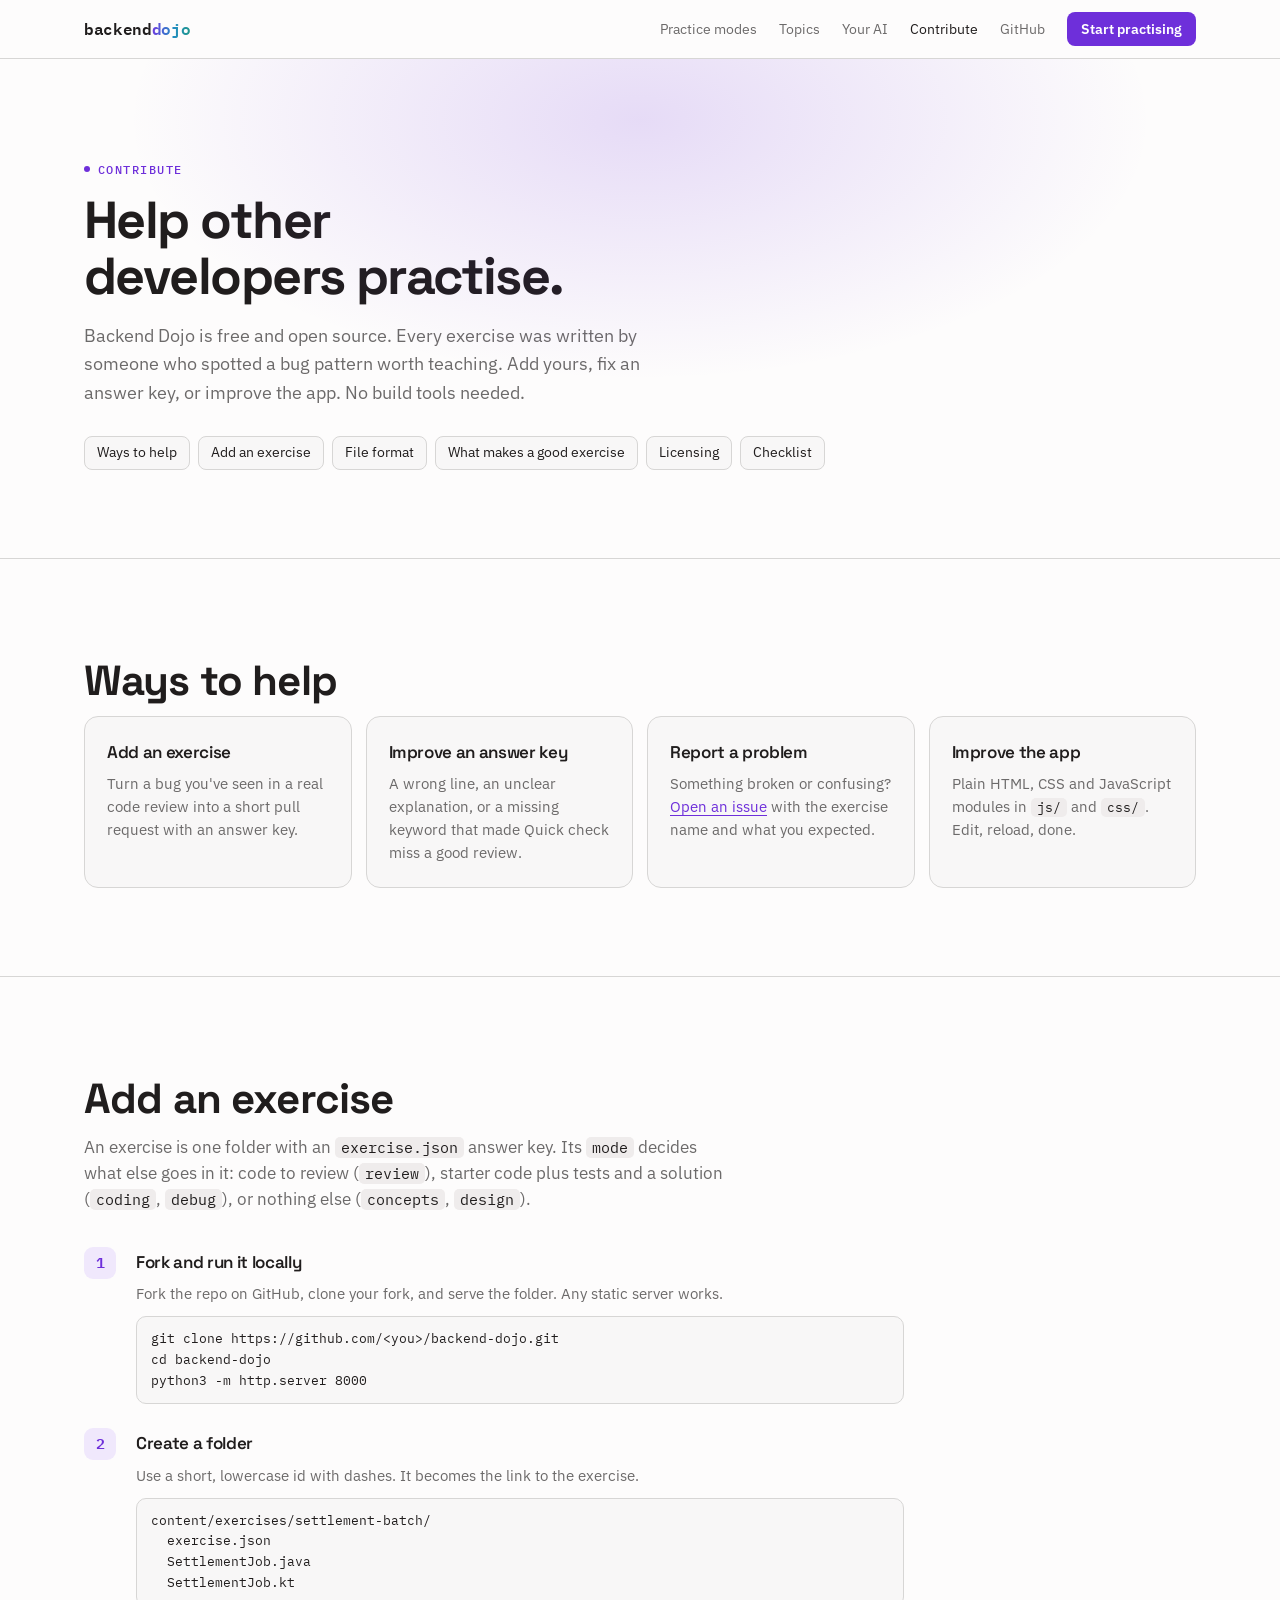
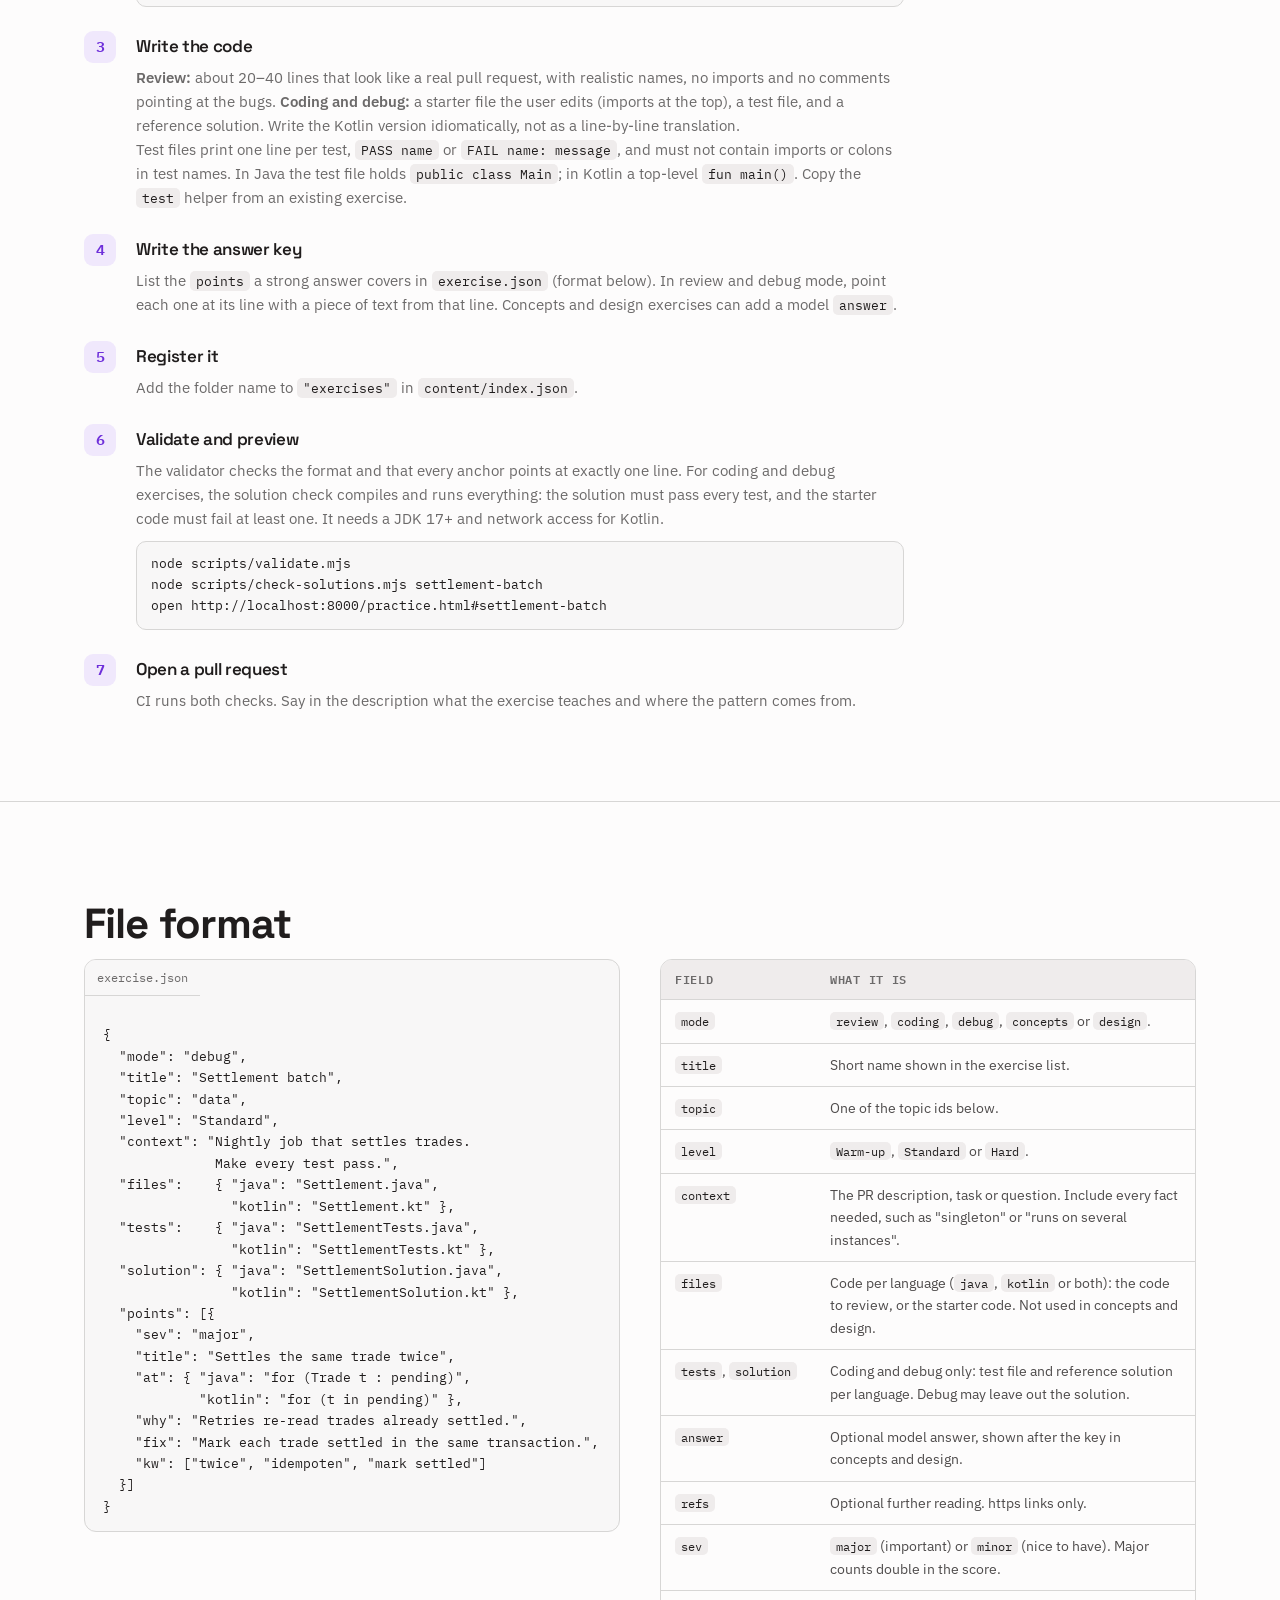
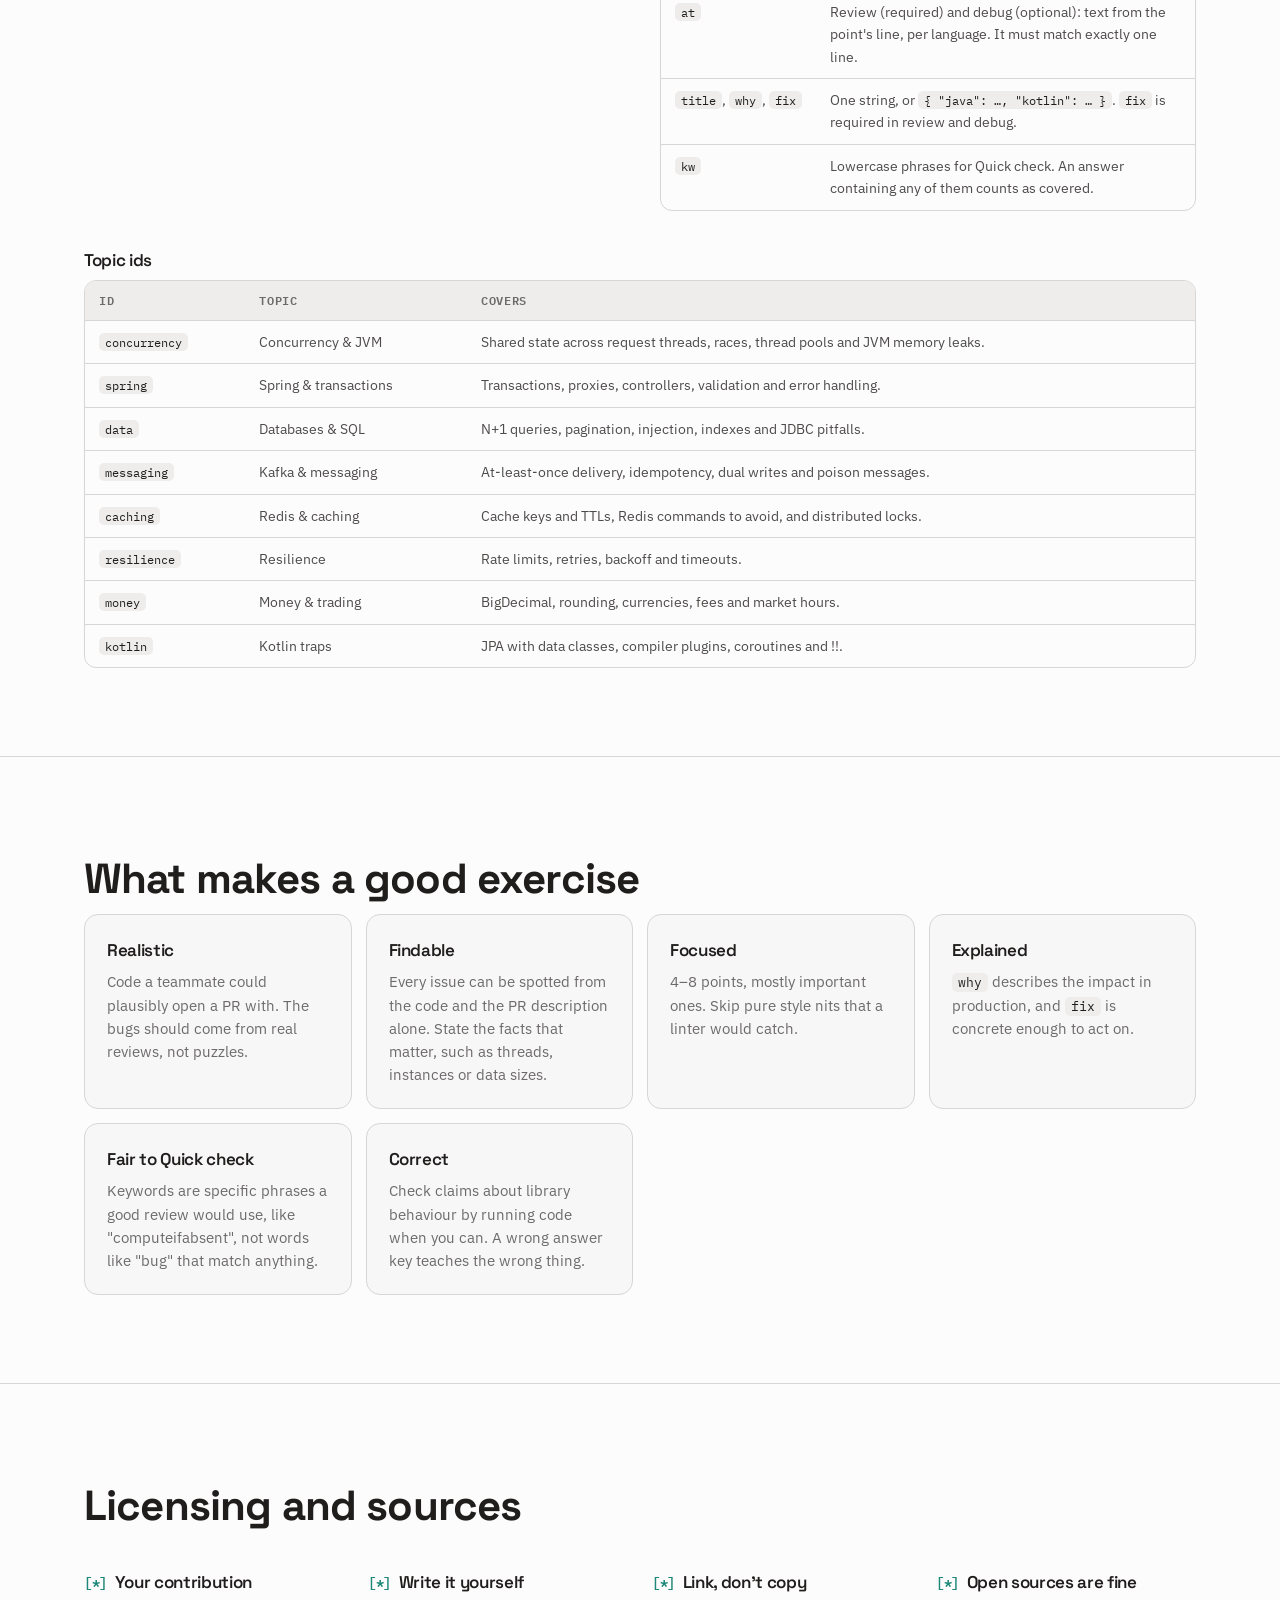
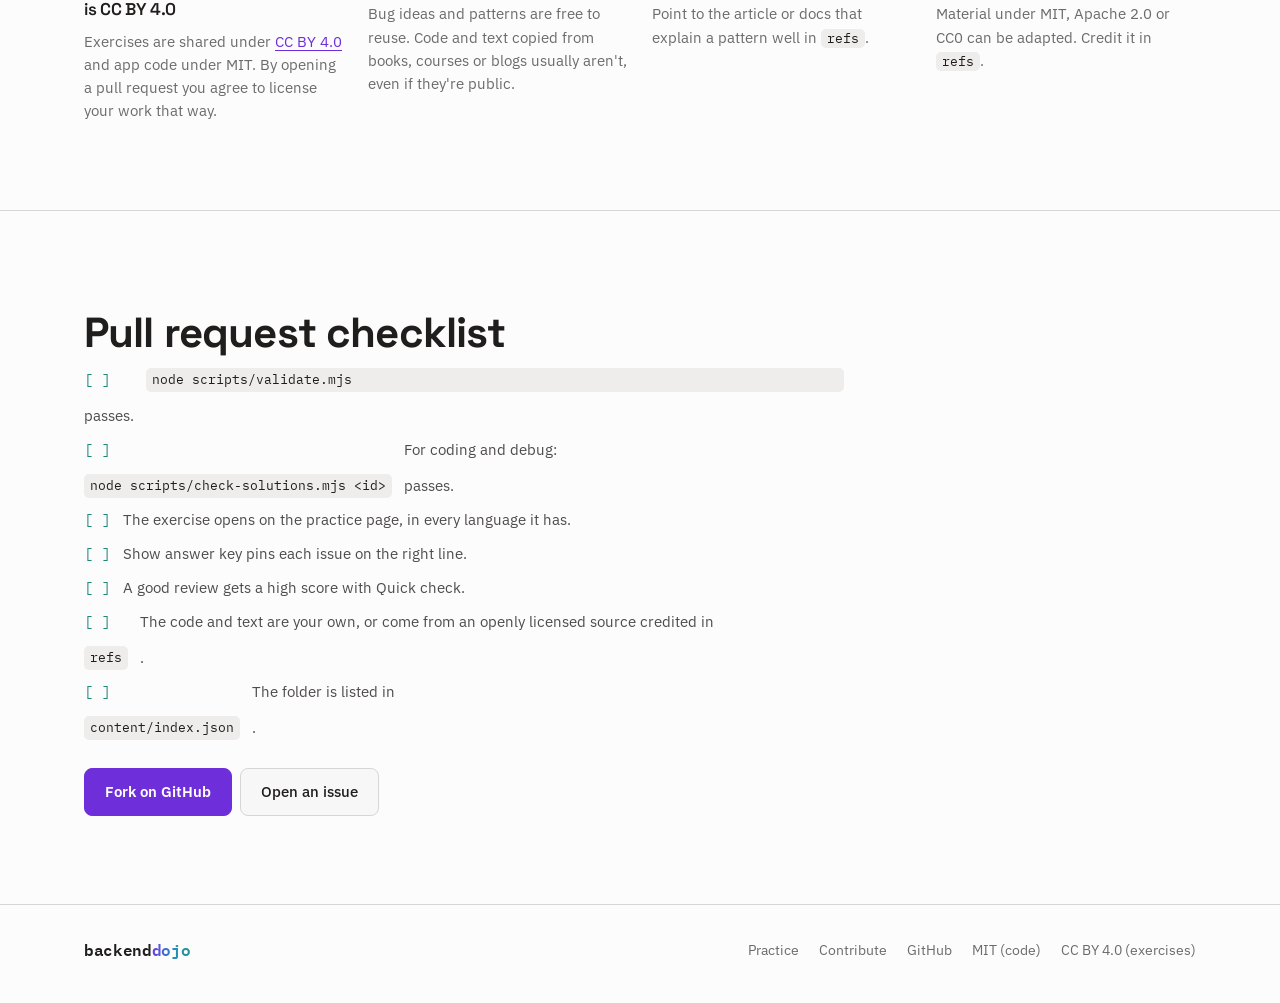
==== commit 77222909: "feat: five practice modes, runnable code, Ask AI and new design - Modes: code review, coding, debugg" ====
--- a/contribute.html
+++ b/contribute.html
@@ -13,14 +13,14 @@
 <body class="home">
 <nav class="site-nav" aria-label="Site">
   <div class="nav-inner">
-    <a class="logo" href="./" aria-label="Backend Dojo home"><span>backend</span>dojo</a>
+    <a class="logo" href="./" aria-label="Backend Dojo home">backend<span>dojo</span></a>
     <div class="nav-links">
-      <a href="./#how">How it works</a>
+      <a href="./#modes">Practice modes</a>
       <a href="./#topics">Topics</a>
       <a href="./#ai">Your AI</a>
       <a href="contribute.html" aria-current="page">Contribute</a>
       <a href="https://github.com/svkaizoku/backend-dojo" rel="noopener noreferrer">GitHub</a>
-      <a class="nav-cta" href="practice.html">Practice</a>
+      <a class="nav-cta" href="practice.html">Start practising</a>
     </div>
   </div>
 </nav>
@@ -57,7 +57,7 @@
   <section id="add">
     <div class="wrap">
       <h2>Add an exercise</h2>
-      <p class="section-lede">An exercise is one folder: the code under review in Java, Kotlin or both, plus an <code>exercise.json</code> answer key.</p>
+      <p class="section-lede">An exercise is one folder with an <code>exercise.json</code> answer key. Its <code>mode</code> decides what else goes in it: code to review (<code>review</code>), starter code plus tests and a solution (<code>coding</code>, <code>debug</code>), or nothing else (<code>concepts</code>, <code>design</code>).</p>
       <ol class="guide">
         <li>
           <h3>Fork and run it locally</h3>
@@ -75,12 +75,13 @@
   SettlementJob.kt</pre>
         </li>
         <li>
-          <h3>Write the code under review</h3>
-          <p>About 20–40 lines that look like a real pull request: realistic names, no imports, no comments pointing at the bugs. Write the Kotlin version idiomatically, not as a line-by-line translation.</p>
+          <h3>Write the code</h3>
+          <p><b>Review:</b> about 20–40 lines that look like a real pull request, with realistic names, no imports and no comments pointing at the bugs. <b>Coding and debug:</b> a starter file the user edits (imports at the top), a test file, and a reference solution. Write the Kotlin version idiomatically, not as a line-by-line translation.</p>
+          <p>Test files print one line per test, <code>PASS name</code> or <code>FAIL name: message</code>, and must not contain imports or colons in test names. In Java the test file holds <code>public class Main</code>; in Kotlin a top-level <code>fun main()</code>. Copy the <code>test</code> helper from an existing exercise.</p>
         </li>
         <li>
           <h3>Write the answer key</h3>
-          <p>Describe each planted issue in <code>exercise.json</code> (format below). Point each one at its line with a piece of text from that line.</p>
+          <p>List the <code>points</code> a strong answer covers in <code>exercise.json</code> (format below). In review and debug mode, point each one at its line with a piece of text from that line. Concepts and design exercises can add a model <code>answer</code>.</p>
         </li>
         <li>
           <h3>Register it</h3>
@@ -88,13 +89,14 @@
         </li>
         <li>
           <h3>Validate and preview</h3>
-          <p>The validator checks the format and that every issue points at exactly one line. Then open the exercise and try both Quick check and the answer key.</p>
+          <p>The validator checks the format and that every anchor points at exactly one line. For coding and debug exercises, the solution check compiles and runs everything: the solution must pass every test, and the starter code must fail at least one. It needs a JDK 17+ and network access for Kotlin.</p>
           <pre class="cmd">node scripts/validate.mjs
+node scripts/check-solutions.mjs settlement-batch
 open http://localhost:8000/practice.html#settlement-batch</pre>
         </li>
         <li>
           <h3>Open a pull request</h3>
-          <p>CI runs the same validator. Say in the description what the exercise teaches and where the pattern comes from.</p>
+          <p>CI runs both checks. Say in the description what the exercise teaches and where the pattern comes from.</p>
         </li>
       </ol>
     </div>
@@ -107,24 +109,26 @@
         <div class="code">
           <div class="bar"><span>exercise.json</span></div>
           <pre class="json">{
+  "mode": "debug",
   "title": "Settlement batch",
   "topic": "data",
   "level": "Standard",
-  "context": "Nightly job that settles trades. Runs on
-              two instances behind a scheduler.",
-  "files": { "java": "SettlementJob.java",
-             "kotlin": "SettlementJob.kt" },
-  "refs": [
-    { "title": "Further reading", "url": "https://…" }
-  ],
-  "issues": [{
+  "context": "Nightly job that settles trades.
+              Make every test pass.",
+  "files":    { "java": "Settlement.java",
+                "kotlin": "Settlement.kt" },
+  "tests":    { "java": "SettlementTests.java",
+                "kotlin": "SettlementTests.kt" },
+  "solution": { "java": "SettlementSolution.java",
+                "kotlin": "SettlementSolution.kt" },
+  "points": [{
     "sev": "major",
-    "title": "Job runs twice in parallel",
-    "at": { "java": "@Scheduled(cron",
-            "kotlin": "@Scheduled(cron" },
-    "why": "Both instances run it, so trades settle twice.",
-    "fix": "Use a scheduler lock such as ShedLock.",
-    "kw": ["shedlock", "both instances", "twice"]
+    "title": "Settles the same trade twice",
+    "at": { "java": "for (Trade t : pending)",
+            "kotlin": "for (t in pending)" },
+    "why": "Retries re-read trades already settled.",
+    "fix": "Mark each trade settled in the same transaction.",
+    "kw": ["twice", "idempoten", "mark settled"]
   }]
 }</pre>
         </div>
@@ -132,16 +136,19 @@
           <table class="ref-table">
             <thead><tr><th>Field</th><th>What it is</th></tr></thead>
             <tbody>
+              <tr><td><code>mode</code></td><td><code>review</code>, <code>coding</code>, <code>debug</code>, <code>concepts</code> or <code>design</code>.</td></tr>
               <tr><td><code>title</code></td><td>Short name shown in the exercise list.</td></tr>
               <tr><td><code>topic</code></td><td>One of the topic ids below.</td></tr>
               <tr><td><code>level</code></td><td><code>Warm-up</code>, <code>Standard</code> or <code>Hard</code>.</td></tr>
-              <tr><td><code>context</code></td><td>The PR description. Include every fact a reviewer needs, such as "singleton" or "runs on several instances".</td></tr>
-              <tr><td><code>files</code></td><td>Code file per language: <code>java</code>, <code>kotlin</code> or both.</td></tr>
-              <tr><td><code>refs</code></td><td>Optional further reading, shown under the answer key. https links only.</td></tr>
-              <tr><td><code>sev</code></td><td><code>major</code> (must fix) or <code>minor</code> (should fix). Major counts double in the score.</td></tr>
-              <tr><td><code>at</code></td><td>Text from the issue's line, per language. It must match exactly one line. Leave a language out if the issue only exists in the other.</td></tr>
-              <tr><td><code>title</code>, <code>why</code>, <code>fix</code></td><td>One string, or <code>{ "java": …, "kotlin": … }</code> when the wording differs.</td></tr>
-              <tr><td><code>kw</code></td><td>Lowercase phrases for Quick check. A review containing any of them counts as found.</td></tr>
+              <tr><td><code>context</code></td><td>The PR description, task or question. Include every fact needed, such as "singleton" or "runs on several instances".</td></tr>
+              <tr><td><code>files</code></td><td>Code per language (<code>java</code>, <code>kotlin</code> or both): the code to review, or the starter code. Not used in concepts and design.</td></tr>
+              <tr><td><code>tests</code>, <code>solution</code></td><td>Coding and debug only: test file and reference solution per language. Debug may leave out the solution.</td></tr>
+              <tr><td><code>answer</code></td><td>Optional model answer, shown after the key in concepts and design.</td></tr>
+              <tr><td><code>refs</code></td><td>Optional further reading. https links only.</td></tr>
+              <tr><td><code>sev</code></td><td><code>major</code> (important) or <code>minor</code> (nice to have). Major counts double in the score.</td></tr>
+              <tr><td><code>at</code></td><td>Review (required) and debug (optional): text from the point's line, per language. It must match exactly one line.</td></tr>
+              <tr><td><code>title</code>, <code>why</code>, <code>fix</code></td><td>One string, or <code>{ "java": …, "kotlin": … }</code>. <code>fix</code> is required in review and debug.</td></tr>
+              <tr><td><code>kw</code></td><td>Lowercase phrases for Quick check. An answer containing any of them counts as covered.</td></tr>
             </tbody>
           </table>
         </div>
@@ -162,7 +169,7 @@
       <div class="cards">
         <div class="card"><h3>Realistic</h3><p>Code a teammate could plausibly open a PR with. The bugs should come from real reviews, not puzzles.</p></div>
         <div class="card"><h3>Findable</h3><p>Every issue can be spotted from the code and the PR description alone. State the facts that matter, such as threads, instances or data sizes.</p></div>
-        <div class="card"><h3>Focused</h3><p>4–8 issues, mostly must-fix, with a few should-fix. Skip pure style nits that a linter would catch.</p></div>
+        <div class="card"><h3>Focused</h3><p>4–8 points, mostly important ones. Skip pure style nits that a linter would catch.</p></div>
         <div class="card"><h3>Explained</h3><p><code>why</code> describes the impact in production, and <code>fix</code> is concrete enough to act on.</p></div>
         <div class="card"><h3>Fair to Quick check</h3><p>Keywords are specific phrases a good review would use, like "computeifabsent", not words like "bug" that match anything.</p></div>
         <div class="card"><h3>Correct</h3><p>Check claims about library behaviour by running code when you can. A wrong answer key teaches the wrong thing.</p></div>
@@ -187,6 +194,7 @@
       <h2>Pull request checklist</h2>
       <ul class="checklist">
         <li><code>node scripts/validate.mjs</code> passes.</li>
+        <li>For coding and debug: <code>node scripts/check-solutions.mjs &lt;id&gt;</code> passes.</li>
         <li>The exercise opens on the practice page, in every language it has.</li>
         <li>Show answer key pins each issue on the right line.</li>
         <li>A good review gets a high score with Quick check.</li>
@@ -203,7 +211,7 @@
 
 <footer class="site-foot">
   <div class="wrap foot-inner">
-    <span class="logo"><span>backend</span>dojo</span>
+    <span class="logo">backend<span>dojo</span></span>
     <nav aria-label="Footer">
       <a href="practice.html">Practice</a>
       <a href="contribute.html">Contribute</a>
--- a/css/app.css
+++ b/css/app.css
@@ -1,168 +1,89 @@
-/* Layout: PR-review workspace. Exercise rail on the left, code and a review pad on the right. */
-@font-face { font-family: "IBM Plex Mono"; font-weight: 400; font-style: normal; font-display: swap; src: url("../fonts/ibm-plex-mono-latin-400.woff2") format("woff2"); }
-@font-face { font-family: "IBM Plex Mono"; font-weight: 500; font-style: normal; font-display: swap; src: url("../fonts/ibm-plex-mono-latin-500.woff2") format("woff2"); }
-@font-face { font-family: "IBM Plex Mono"; font-weight: 600; font-style: normal; font-display: swap; src: url("../fonts/ibm-plex-mono-latin-600.woff2") format("woff2"); }
-@font-face { font-family: "IBM Plex Mono"; font-weight: 700; font-style: normal; font-display: swap; src: url("../fonts/ibm-plex-mono-latin-700.woff2") format("woff2"); }
-
-/* Warm neutral palette, one monospace face throughout. Light first, dark below. */
+/* Backend Dojo. Warm neutral palette; sans headings and body, monospace for code and labels. */
+
+@font-face { font-family: "Space Grotesk"; font-weight: 600; font-display: swap; src: url("../fonts/space-grotesk-latin-600.woff2") format("woff2"); }
+@font-face { font-family: "Space Grotesk"; font-weight: 700; font-display: swap; src: url("../fonts/space-grotesk-latin-700.woff2") format("woff2"); }
+@font-face { font-family: "IBM Plex Sans"; font-weight: 400; font-display: swap; src: url("../fonts/ibm-plex-sans-latin-400.woff2") format("woff2"); }
+@font-face { font-family: "IBM Plex Sans"; font-weight: 500; font-display: swap; src: url("../fonts/ibm-plex-sans-latin-500.woff2") format("woff2"); }
+@font-face { font-family: "IBM Plex Sans"; font-weight: 600; font-display: swap; src: url("../fonts/ibm-plex-sans-latin-600.woff2") format("woff2"); }
+@font-face { font-family: "IBM Plex Mono"; font-weight: 400; font-display: swap; src: url("../fonts/ibm-plex-mono-latin-400.woff2") format("woff2"); }
+@font-face { font-family: "IBM Plex Mono"; font-weight: 500; font-display: swap; src: url("../fonts/ibm-plex-mono-latin-500.woff2") format("woff2"); }
+@font-face { font-family: "IBM Plex Mono"; font-weight: 600; font-display: swap; src: url("../fonts/ibm-plex-mono-latin-600.woff2") format("woff2"); }
+
 :root {
   color-scheme: light;
   --bg: hsl(0, 20%, 99%);
   --surface: hsl(0, 8%, 97%);
   --surface-2: hsl(0, 8%, 93%);
   --fg: hsl(0, 5%, 12%);
-  --muted: hsl(0, 1%, 39%);
-  --line: hsl(30, 2%, 81%);
-  --accent: hsl(0, 5%, 12%);
-  --accent-fg: hsl(0, 20%, 99%);
-  --accent-soft: hsl(62, 84%, 88%);
+  --text: hsl(0, 2%, 30%);
+  --muted: hsl(0, 1%, 42%);
+  --line: hsl(30, 2%, 84%);
+  --accent: hsl(262, 70%, 52%);
+  --accent-fg: #fff;
+  --accent-soft: hsl(262, 80%, 95%);
+  --accent-2: hsl(172, 65%, 32%);
+  --grad: linear-gradient(95deg, hsl(262, 75%, 55%), hsl(200, 70%, 45%) 55%, hsl(172, 65%, 36%));
   --code-bg: hsl(0, 8%, 97%);
   --mark: hsl(62, 84%, 88%);
   --mark-edge: hsl(55, 70%, 42%);
-  --good: hsl(145, 55%, 30%);
-  --good-soft: hsl(140, 45%, 90%);
+  --good: hsl(150, 55%, 30%);
+  --good-soft: hsl(150, 45%, 93%);
   --warn: hsl(35, 80%, 32%);
-  --warn-soft: hsl(42, 85%, 90%);
+  --warn-soft: hsl(42, 85%, 91%);
   --bad: hsl(4, 60%, 45%);
-  --bad-soft: hsl(5, 70%, 93%);
+  --bad-soft: hsl(5, 70%, 95%);
   --syn-kw: hsl(280, 50%, 45%);
   --syn-str: hsl(140, 45%, 30%);
   --syn-ann: hsl(25, 75%, 38%);
   --syn-num: hsl(210, 65%, 40%);
   --syn-type: hsl(185, 70%, 26%);
   --syn-com: hsl(0, 1%, 55%);
-  --font-body: "IBM Plex Mono", ui-monospace, "SFMono-Regular", Menlo, Consolas, monospace;
-  --font-code: var(--font-body);
-  --radius: 6px;
+  --font-display: "Space Grotesk", "IBM Plex Sans", system-ui, sans-serif;
+  --font-body: "IBM Plex Sans", system-ui, -apple-system, "Segoe UI", sans-serif;
+  --font-code: "IBM Plex Mono", ui-monospace, "SFMono-Regular", Menlo, Consolas, monospace;
 }
 @media (prefers-color-scheme: dark) {
   :root {
     color-scheme: dark;
     --bg: hsl(0, 9%, 7%); --surface: hsl(0, 6%, 10%); --surface-2: hsl(0, 6%, 14%);
-    --fg: hsl(0, 15%, 94%); --muted: hsl(0, 4%, 66%); --line: hsl(0, 4%, 23%);
-    --accent: hsl(0, 15%, 94%); --accent-fg: hsl(0, 9%, 7%); --accent-soft: hsl(60, 20%, 12%);
+    --fg: hsl(0, 15%, 94%); --text: hsl(0, 4%, 76%); --muted: hsl(0, 3%, 58%); --line: hsl(0, 4%, 19%);
+    --accent: hsl(262, 85%, 72%); --accent-fg: hsl(0, 9%, 7%); --accent-soft: hsl(262, 30%, 16%); --accent-2: hsl(172, 55%, 55%);
+    --grad: linear-gradient(95deg, hsl(262, 85%, 74%), hsl(205, 75%, 66%) 55%, hsl(172, 60%, 58%));
     --code-bg: hsl(0, 8%, 5%); --mark: hsl(60, 30%, 14%); --mark-edge: hsl(62, 80%, 72%);
-    --good: hsl(145, 50%, 58%); --good-soft: hsl(145, 30%, 13%); --warn: hsl(40, 75%, 60%); --warn-soft: hsl(40, 40%, 13%);
-    --bad: hsl(5, 80%, 68%); --bad-soft: hsl(5, 40%, 15%);
+    --good: hsl(150, 50%, 58%); --good-soft: hsl(150, 30%, 11%); --warn: hsl(40, 75%, 60%); --warn-soft: hsl(40, 40%, 12%);
+    --bad: hsl(5, 80%, 68%); --bad-soft: hsl(5, 40%, 12%);
     --syn-kw: hsl(280, 60%, 78%); --syn-str: hsl(125, 40%, 70%); --syn-ann: hsl(28, 80%, 68%);
     --syn-num: hsl(210, 75%, 75%); --syn-type: hsl(183, 50%, 64%); --syn-com: hsl(0, 3%, 45%);
   }
 }
 
 * { box-sizing: border-box; }
-body {
-  margin: 0; background: var(--bg); color: var(--fg);
-  font-family: var(--font-body); font-size: 14.5px; line-height: 1.7;
-}
+html { scroll-behavior: smooth; scroll-padding-top: 72px; }
+@media (prefers-reduced-motion: reduce) { html { scroll-behavior: auto; } }
+body { margin: 0; background: var(--bg); color: var(--text); font-family: var(--font-body); font-size: 15px; line-height: 1.6; }
 [hidden] { display: none !important; }
-.page {
-  max-width: 1440px; margin: 0 auto;
-  padding: 20px max(16px, env(safe-area-inset-right, 0px)) 32px max(16px, env(safe-area-inset-left, 0px));
-  display: grid; gap: 20px;
-}
-h1, h2, h3 { text-wrap: balance; margin: 0; letter-spacing: -0.02em; color: var(--fg); }
+h1, h2, h3 { font-family: var(--font-display); color: var(--fg); text-wrap: balance; margin: 0; letter-spacing: -0.02em; }
 p { margin: 0; }
 button, input, select, textarea { font: inherit; color: inherit; }
-a { color: var(--fg); text-underline-offset: 3px; }
+a { color: var(--accent); text-underline-offset: 3px; }
+code { font-family: var(--font-code); font-size: 0.88em; background: var(--surface-2); padding: 1px 6px; border-radius: 5px; color: var(--fg); }
 :focus-visible { outline: 2px solid var(--accent); outline-offset: 2px; }
-
-/* Header */
-.top { display: flex; flex-wrap: wrap; align-items: flex-end; justify-content: space-between; gap: 12px 24px; }
-.brand h1 { font-size: clamp(24px, 3.2vw, 32px); font-weight: 700; }
-.brand p { color: var(--muted); max-width: 62ch; margin-top: 4px; }
-.top-actions { display: flex; flex-wrap: wrap; gap: 10px; align-items: center; }
-.status {
-  display: inline-flex; align-items: center; gap: 8px; font-size: 13px; color: var(--muted); cursor: pointer;
-  border: 1px solid var(--line); border-radius: 4px; padding: 5px 12px; background: var(--surface);
-}
-.status:hover { border-color: var(--fg); }
-.status .dot { width: 8px; height: 8px; border-radius: 50%; background: var(--warn); }
-.status[data-state="on"] .dot { background: var(--good); }
-.banner { background: var(--accent-soft); border-radius: var(--radius); padding: 10px 14px; font-size: 14px; }
-.banner.err { background: var(--bad-soft); color: var(--bad); }
-
-/* Workspace */
-.layout { display: grid; grid-template-columns: 270px minmax(0, 1fr); gap: 20px; align-items: start; }
-@media (max-width: 900px) { .layout { grid-template-columns: minmax(0, 1fr); } }
-
-.rail { display: grid; gap: 14px; position: sticky; top: 12px; }
-@media (max-width: 900px) { .rail { position: static; } }
-.eyebrow { font-size: 11.5px; font-weight: 600; text-transform: uppercase; letter-spacing: 0.08em; color: var(--muted); }
-.topics { display: flex; flex-wrap: wrap; gap: 6px; }
-.chip {
-  border: 1px solid var(--line); background: var(--surface); border-radius: 4px;
-  padding: 5px 11px; font-size: 13px; cursor: pointer;
-}
-.chip[aria-pressed="true"] { background: var(--fg); color: var(--bg); border-color: var(--fg); }
-.exlist { list-style: none; margin: 0; padding: 0; display: grid; gap: 6px; }
-.exbtn {
-  width: 100%; text-align: left; cursor: pointer; display: grid; grid-template-columns: minmax(0, 1fr) auto;
-  gap: 2px 10px; align-items: center; padding: 10px 12px; border-radius: var(--radius);
-  border: 1px solid transparent; background: transparent;
-}
-.exbtn:hover { background: var(--surface); border-color: var(--line); }
-.exbtn[aria-current="true"] { background: var(--surface); border-color: var(--accent); }
-.exbtn .t { font-weight: 600; font-size: 14.5px; }
-.exbtn .l { font-size: 12.5px; color: var(--muted); grid-column: 1; }
-.best {
-  grid-row: 1 / span 2; grid-column: 2; font-family: var(--font-code); font-size: 12px;
-  font-variant-numeric: tabular-nums; padding: 2px 8px; border-radius: 6px; background: var(--surface-2); color: var(--muted);
-}
-.best.hi { background: var(--good-soft); color: var(--good); }
-.best.mid { background: var(--warn-soft); color: var(--warn); }
-.best.lo { background: var(--bad-soft); color: var(--bad); }
-.how { font-size: 13px; color: var(--muted); border-top: 1px solid var(--line); padding-top: 12px; display: grid; gap: 6px; }
-
-main { display: grid; gap: 16px; min-width: 0; }
-.exhead { display: grid; gap: 6px; }
-.exhead .meta { display: flex; flex-wrap: wrap; gap: 8px; align-items: center; font-size: 13px; color: var(--muted); }
-.exhead h2 { font-size: clamp(21px, 2.4vw, 26px); font-weight: 700; }
-.pr {
-  background: var(--surface); border: 1px solid var(--line); border-radius: var(--radius); padding: 12px 14px;
-  max-width: 80ch; font-size: 14.5px;
-}
-.pr b { font-weight: 600; }
-
-.work { display: grid; grid-template-columns: minmax(0, 1.15fr) minmax(0, 1fr); gap: 16px; align-items: start; }
-@media (max-width: 1180px) { .work { grid-template-columns: minmax(0, 1fr); } }
-
-/* Code panel */
-.code { background: var(--code-bg); border: 1px solid var(--line); border-radius: var(--radius); overflow: hidden; min-width: 0; }
-.code .bar {
-  display: flex; justify-content: space-between; gap: 8px; padding: 8px 12px; border-bottom: 1px solid var(--line);
-  font-family: var(--font-code); font-size: 12px; color: var(--muted); background: var(--surface-2);
-}
-.code pre { margin: 0; overflow-x: auto; padding: 8px 0; font-family: var(--font-code); font-size: 13px; line-height: 1.65; min-height: 120px; }
-.ln { display: grid; grid-template-columns: 3.2em minmax(0, 1fr); min-width: max-content; padding-right: 16px; }
-.ln .no { text-align: right; padding-right: 14px; color: var(--syn-com); user-select: none; font-variant-numeric: tabular-nums; }
-.ln .src { white-space: pre; }
-.ln.mark { background: var(--mark); box-shadow: inset 3px 0 0 var(--mark-edge); }
-.pin {
-  display: inline-block; margin-left: 10px; padding: 0 6px; border-radius: 5px; font-size: 11px;
-  background: var(--mark-edge); color: #1A1505; font-weight: 500;
-}
-.k { color: var(--syn-kw); } .s { color: var(--syn-str); } .a { color: var(--syn-ann); }
-.n { color: var(--syn-num); } .ty { color: var(--syn-type); } .c { color: var(--syn-com); font-style: italic; }
-
-/* Review pad */
-.pad { display: grid; gap: 10px; min-width: 0; }
-.pad label { font-weight: 600; font-size: 14px; }
 .hint { font-size: 13px; color: var(--muted); }
-textarea {
-  width: 100%; min-height: 300px; resize: vertical; padding: 12px 14px; border-radius: var(--radius);
-  border: 1px solid var(--line); background: var(--surface);
-  font-family: var(--font-code); font-size: 13px; line-height: 1.6;
-}
-textarea:focus, input:focus, select:focus { border-color: var(--accent); outline: none; box-shadow: 0 0 0 3px var(--accent-soft); }
+.eyebrow { font-family: var(--font-code); font-size: 12px; font-weight: 500; text-transform: uppercase; letter-spacing: 0.12em; color: var(--muted); }
+
+/* Buttons */
+.btn {
+  display: inline-flex; align-items: center; gap: 8px; border: 1px solid var(--line); background: var(--surface);
+  border-radius: 8px; padding: 8px 14px; font-weight: 500; font-size: 14px; cursor: pointer; color: var(--fg); text-decoration: none;
+}
+.btn:hover:not(:disabled) { border-color: var(--muted); }
+.btn.primary { background: var(--accent); color: var(--accent-fg); border-color: var(--accent); font-weight: 600; }
+.btn.primary:hover:not(:disabled) { filter: brightness(1.08); }
+.btn:disabled { opacity: 0.5; cursor: not-allowed; }
+.big-btn { padding: 11px 20px; font-size: 15px; }
+.link-btn { border: 0; background: none; padding: 0; color: var(--muted); font-size: 12.5px; cursor: pointer; font-family: var(--font-code); }
+.link-btn:hover { color: var(--fg); }
 .actions { display: flex; flex-wrap: wrap; gap: 8px; align-items: center; }
-.btn {
-  border: 1px solid var(--line); background: var(--surface); border-radius: var(--radius); padding: 8px 14px;
-  font-weight: 500; font-size: 14px; cursor: pointer;
-}
-.btn:hover:not(:disabled) { border-color: var(--fg); }
-.btn.primary { background: var(--accent); color: var(--accent-fg); border-color: var(--accent); }
-.btn.primary:hover:not(:disabled) { filter: brightness(1.08); border-color: var(--accent); }
-.btn:disabled { opacity: 0.5; cursor: not-allowed; }
 .msg { font-size: 13.5px; color: var(--muted); min-height: 1.4em; }
 .msg.err { color: var(--bad); }
 .spin {
@@ -172,198 +93,342 @@
 @keyframes spin { to { transform: rotate(360deg); } }
 @media (prefers-reduced-motion: reduce) { .spin { animation: none; } }
 
-/* Segmented control (language toggle and verdict marks) */
-.seg { display: inline-flex; border: 1px solid var(--line); border-radius: var(--radius); overflow: hidden; justify-self: start; background: var(--surface); }
+/* Site nav */
+.site-nav { position: sticky; top: 0; z-index: 20; background: color-mix(in srgb, var(--bg) 90%, transparent); backdrop-filter: blur(10px); border-bottom: 1px solid var(--line); }
+.nav-inner { max-width: 1160px; margin: 0 auto; padding: 12px 24px; display: flex; flex-wrap: wrap; align-items: center; justify-content: space-between; gap: 8px 24px; }
+.practice .nav-inner { max-width: 1440px; padding-inline: 16px; }
+.logo { font-family: var(--font-code); font-weight: 600; font-size: 16px; color: var(--fg); text-decoration: none; letter-spacing: -0.02em; }
+.logo span { background: var(--grad); -webkit-background-clip: text; background-clip: text; color: transparent; }
+.nav-links { display: flex; flex-wrap: wrap; align-items: center; gap: 4px 22px; font-size: 14px; }
+.nav-links a { color: var(--muted); text-decoration: none; }
+.nav-links a:hover, .nav-links a[aria-current="page"] { color: var(--fg); }
+.nav-links .nav-cta { background: var(--accent); color: var(--accent-fg); padding: 6px 14px; border-radius: 8px; font-weight: 600; }
+.nav-links .nav-cta:hover { color: var(--accent-fg); filter: brightness(1.08); }
+@media (max-width: 640px) { .nav-inner { padding-inline: 16px; } .nav-links { gap: 4px 14px; font-size: 13px; } }
+
+/* Marketing pages (home, contribute) */
+.wrap { max-width: 1160px; margin: 0 auto; padding: 0 24px; }
+@media (max-width: 640px) { .wrap { padding: 0 16px; } }
+.home section { padding: 88px 0; border-bottom: 1px solid var(--line); }
+.home h2 { font-size: clamp(28px, 4vw, 42px); font-weight: 700; line-height: 1.12; margin: 10px 0 12px; max-width: 22ch; }
+.home h3 { font-size: 17px; font-weight: 600; margin-bottom: 6px; }
+.home .eyebrow { display: inline-flex; align-items: center; gap: 8px; color: var(--accent); }
+.home .eyebrow::before { content: ""; width: 6px; height: 6px; border-radius: 50%; background: var(--accent); }
+.section-lede { color: var(--muted); max-width: 64ch; margin-bottom: 36px; font-size: 16.5px; }
+.grad { background: var(--grad); -webkit-background-clip: text; background-clip: text; color: transparent; }
+
+.hero { position: relative; overflow: hidden; }
+.hero::before {
+  content: ""; position: absolute; inset: -40% 10% auto; height: 520px; pointer-events: none;
+  background: radial-gradient(closest-side, color-mix(in srgb, var(--accent) 16%, transparent), transparent);
+}
+.home .hero { padding: 96px 0 88px; }
+.hero-grid { position: relative; display: grid; grid-template-columns: minmax(0, 1.05fr) minmax(0, 1fr); gap: 56px; align-items: center; }
+@media (max-width: 960px) { .hero-grid { grid-template-columns: minmax(0, 1fr); gap: 40px; } .home .hero { padding: 64px 0; } }
+.hero h1 { font-size: clamp(38px, 5.6vw, 64px); line-height: 1.04; font-weight: 700; letter-spacing: -0.035em; margin: 14px 0 20px; }
+.lede { font-size: 18px; color: var(--muted); max-width: 52ch; margin-bottom: 28px; }
+.lede b { color: var(--fg); font-weight: 600; }
+.badges { display: flex; flex-wrap: wrap; gap: 8px; margin-top: 22px; }
+.badge { font-family: var(--font-code); font-size: 12px; color: var(--muted); border: 1px solid var(--line); border-radius: 6px; padding: 3px 9px; }
+
+.terminal { margin: 0; background: var(--code-bg); border: 1px solid var(--line); border-radius: 14px; overflow: hidden; box-shadow: 0 24px 60px -30px rgb(0 0 0 / 0.5); }
+.term-bar { display: flex; align-items: center; gap: 8px; padding: 12px 16px; border-bottom: 1px solid var(--line); background: var(--surface); font-family: var(--font-code); font-size: 12px; color: var(--muted); }
+.term-bar .dots { display: inline-flex; gap: 6px; margin-right: 8px; }
+.term-bar .dots i { width: 11px; height: 11px; border-radius: 50%; background: #ff5f57; }
+.term-bar .dots i:nth-child(2) { background: #febc2e; }
+.term-bar .dots i:nth-child(3) { background: #28c840; }
+.term-body { margin: 0; padding: 20px 22px; font-family: var(--font-code); font-size: 13.5px; line-height: 1.85; color: var(--text); white-space: pre-wrap; }
+.term-body .c { color: var(--syn-com); font-style: italic; }
+.term-body .p { color: var(--accent-2); }
+.term-body .v { color: var(--accent); }
+.term-body .ok { color: var(--good); }
+.term-body .no { color: var(--bad); }
+.term-body .cursor { display: inline-block; width: 8px; height: 1.1em; background: var(--accent-2); vertical-align: -2px; animation: blink 1.1s steps(1) infinite; }
+@keyframes blink { 50% { opacity: 0; } }
+@media (prefers-reduced-motion: reduce) { .term-body .cursor { animation: none; } }
+
+.compare { display: grid; grid-template-columns: minmax(0, 1fr) auto minmax(0, 1fr); gap: 16px; align-items: center; }
+@media (max-width: 760px) { .compare { grid-template-columns: minmax(0, 1fr); } .compare .arrow { justify-self: center; transform: rotate(90deg); } }
+.compare .col { border-radius: 14px; padding: 26px 28px; border: 1px solid; height: 100%; }
+.compare .without { background: var(--bad-soft); border-color: color-mix(in srgb, var(--bad) 35%, transparent); }
+.compare .with { background: var(--good-soft); border-color: color-mix(in srgb, var(--good) 35%, transparent); }
+.compare .col h3 { display: flex; align-items: center; gap: 10px; font-size: 18px; margin-bottom: 14px; }
+.compare .without h3 { color: var(--bad); }
+.compare .with h3 { color: var(--good); }
+.compare .ic { display: inline-grid; place-items: center; width: 30px; height: 30px; border-radius: 8px; font-family: var(--font-code); font-size: 15px; }
+.compare .without .ic { background: color-mix(in srgb, var(--bad) 18%, transparent); }
+.compare .with .ic { background: color-mix(in srgb, var(--good) 18%, transparent); }
+.compare ul { list-style: none; margin: 0; padding: 0; display: grid; gap: 10px; }
+.compare li { display: grid; grid-template-columns: auto minmax(0, 1fr); gap: 10px; }
+.compare .without li::before { content: "✕"; color: var(--bad); }
+.compare .with li::before { content: "✓"; color: var(--good); }
+.arrow { width: 40px; height: 40px; border-radius: 50%; border: 1px solid var(--line); display: grid; place-items: center; color: var(--accent); background: var(--surface); }
+
+.grid-cells { display: grid; grid-template-columns: repeat(3, minmax(0, 1fr)); border: 1px solid var(--line); border-radius: 14px; overflow: hidden; background: var(--surface); }
+@media (max-width: 900px) { .grid-cells { grid-template-columns: repeat(2, minmax(0, 1fr)); } }
+@media (max-width: 600px) { .grid-cells { grid-template-columns: minmax(0, 1fr); } }
+.cell { padding: 28px; border-right: 1px solid var(--line); border-bottom: 1px solid var(--line); margin: 0 -1px -1px 0; color: inherit; text-decoration: none; display: grid; gap: 6px; align-content: start; }
+a.cell:hover { background: var(--surface-2); }
+.cell p { color: var(--muted); font-size: 14.5px; }
+.cell .more { font-family: var(--font-code); font-size: 12.5px; color: var(--accent); margin-top: 6px; }
+.icon {
+  width: 36px; height: 36px; border-radius: 9px; display: grid; place-items: center; margin-bottom: 10px;
+  font-family: var(--font-code); font-size: 13px; font-weight: 600; color: var(--accent); background: var(--accent-soft);
+}
+.icon.alt { color: var(--accent-2); background: color-mix(in srgb, var(--accent-2) 14%, transparent); }
+
+.steps { list-style: none; margin: 0; padding: 0; display: grid; grid-template-columns: repeat(4, minmax(0, 1fr)); gap: 16px; }
+@media (max-width: 960px) { .steps { grid-template-columns: repeat(2, minmax(0, 1fr)); } }
+@media (max-width: 560px) { .steps { grid-template-columns: minmax(0, 1fr); } }
+.steps li { border: 1px solid var(--line); border-radius: 14px; padding: 22px; background: var(--surface); }
+.steps p { color: var(--muted); font-size: 14.5px; }
+.num { font-family: var(--font-code); font-size: 13px; color: var(--accent); display: block; margin-bottom: 12px; }
+
+.cards { display: grid; grid-template-columns: repeat(auto-fill, minmax(250px, 1fr)); gap: 14px; }
+.card { border: 1px solid var(--line); border-radius: 14px; padding: 22px; background: var(--surface); }
+.card p { color: var(--muted); font-size: 14.5px; }
+.topic-card { text-decoration: none; color: inherit; display: grid; gap: 4px; align-content: start; transition: border-color 0.15s; }
+.topic-card:hover { border-color: var(--accent); }
+.topic-card .meta { font-family: var(--font-code); font-size: 12px; margin-top: 8px; color: var(--muted); }
+
+.trust { display: grid; grid-template-columns: repeat(auto-fit, minmax(220px, 1fr)); gap: 24px; margin-top: 40px; }
+.trust p { color: var(--muted); font-size: 14.5px; }
+.trust h3::before { content: "[*] "; font-family: var(--font-code); color: var(--accent-2); font-size: 14px; }
+
+.contribute-grid { display: grid; grid-template-columns: minmax(0, 1fr) minmax(0, 1fr); gap: 40px; align-items: start; }
+@media (max-width: 960px) { .contribute-grid { grid-template-columns: minmax(0, 1fr); } }
+.contribute-grid > div:first-child { display: grid; gap: 14px; justify-items: start; }
+.contribute-grid .section-lede { margin-bottom: 0; }
+.plain { margin: 0; padding-left: 20px; display: grid; gap: 6px; }
+.json { padding: 14px 18px !important; white-space: pre; }
+
+.site-foot { padding: 32px 0 40px; font-size: 14px; }
+.foot-inner { display: flex; flex-wrap: wrap; justify-content: space-between; gap: 12px 24px; align-items: center; }
+.site-foot nav { display: flex; flex-wrap: wrap; gap: 6px 20px; }
+.site-foot a { color: var(--muted); text-decoration: none; }
+.site-foot a:hover { color: var(--fg); }
+
+/* Contribute page */
+.page-hero h1 { font-size: clamp(34px, 5vw, 52px); line-height: 1.06; letter-spacing: -0.03em; margin: 14px 0 18px; max-width: 18ch; }
+.toc { display: flex; flex-wrap: wrap; gap: 8px; margin-top: 8px; }
+.toc a { border: 1px solid var(--line); background: var(--surface); border-radius: 8px; padding: 5px 12px; font-size: 13.5px; color: var(--fg); text-decoration: none; }
+.toc a:hover { border-color: var(--accent); }
+.guide { list-style: none; counter-reset: step; margin: 0; padding: 0; display: grid; gap: 26px; max-width: 820px; }
+.guide li { counter-increment: step; position: relative; padding-left: 52px; min-width: 0; }
+.guide li::before {
+  content: counter(step); position: absolute; left: 0; top: -2px; width: 32px; height: 32px; border-radius: 9px;
+  display: grid; place-items: center; background: var(--accent-soft); color: var(--accent); font-family: var(--font-code); font-weight: 600;
+}
+.guide p { color: var(--muted); }
+.cmd { margin: 10px 0 0; padding: 12px 14px; border-radius: 10px; border: 1px solid var(--line); background: var(--code-bg); font-family: var(--font-code); font-size: 13px; line-height: 1.6; overflow-x: auto; white-space: pre; color: var(--fg); }
+.table-wrap { overflow-x: auto; border: 1px solid var(--line); border-radius: 12px; }
+.ref-table { width: 100%; border-collapse: collapse; font-size: 14px; }
+.ref-table th, .ref-table td { text-align: left; padding: 10px 14px; border-bottom: 1px solid var(--line); vertical-align: top; }
+.ref-table th { background: var(--surface-2); font-family: var(--font-code); font-size: 12px; text-transform: uppercase; letter-spacing: 0.06em; color: var(--muted); }
+.ref-table tr:last-child td { border-bottom: 0; }
+.ref-table td:first-child { white-space: nowrap; }
+.sub { margin: 36px 0 12px; }
+.checklist { list-style: none; margin: 8px 0 28px; padding: 0; display: grid; gap: 10px; max-width: 760px; }
+.checklist li { display: grid; grid-template-columns: auto minmax(0, 1fr); gap: 12px; }
+.checklist li::before { content: "[ ]"; font-family: var(--font-code); color: var(--accent-2); }
+
+/* Practice page */
+.page {
+  max-width: 1440px; margin: 0 auto;
+  padding: 20px max(16px, env(safe-area-inset-right, 0px)) 32px max(16px, env(safe-area-inset-left, 0px));
+  display: grid; gap: 18px;
+}
+.top { display: flex; flex-wrap: wrap; align-items: flex-end; justify-content: space-between; gap: 12px 24px; }
+.brand h1 { font-size: clamp(26px, 3.2vw, 34px); font-weight: 700; }
+.brand p { color: var(--muted); max-width: 62ch; margin-top: 4px; }
+.top-actions { display: flex; flex-wrap: wrap; gap: 10px; align-items: center; }
+.status {
+  display: inline-flex; align-items: center; gap: 8px; font-size: 13px; color: var(--muted); cursor: pointer;
+  border: 1px solid var(--line); border-radius: 8px; padding: 5px 12px; background: var(--surface); font-family: var(--font-code);
+}
+.status:hover { border-color: var(--muted); }
+.status .dot { width: 8px; height: 8px; border-radius: 50%; background: var(--warn); }
+.status[data-state="on"] .dot { background: var(--good); }
+.banner { background: var(--accent-soft); border-radius: 10px; padding: 10px 14px; font-size: 14px; color: var(--fg); }
+.banner.err { background: var(--bad-soft); color: var(--bad); }
+
+.modes { display: flex; gap: 4px; border-bottom: 1px solid var(--line); overflow-x: auto; }
+.mode-tab {
+  border: 0; background: none; padding: 10px 14px; font-size: 14.5px; font-weight: 500; color: var(--muted); cursor: pointer;
+  border-bottom: 2px solid transparent; margin-bottom: -1px; white-space: nowrap; display: inline-flex; gap: 8px; align-items: center;
+}
+.mode-tab:hover { color: var(--fg); }
+.mode-tab[aria-pressed="true"] { color: var(--fg); border-bottom-color: var(--accent); }
+.mode-tab .count { font-family: var(--font-code); font-size: 11.5px; padding: 0 6px; border-radius: 5px; background: var(--surface-2); color: var(--muted); }
+
+.layout { display: grid; grid-template-columns: 270px minmax(0, 1fr); gap: 24px; align-items: start; }
+@media (max-width: 900px) { .layout { grid-template-columns: minmax(0, 1fr); } }
+.rail { display: grid; gap: 14px; position: sticky; top: 72px; }
+@media (max-width: 900px) { .rail { position: static; } }
+.topics { display: flex; flex-wrap: wrap; gap: 6px; }
+.chip { border: 1px solid var(--line); background: var(--surface); border-radius: 7px; padding: 4px 10px; font-size: 13px; cursor: pointer; color: var(--text); }
+.chip:hover { border-color: var(--muted); }
+.chip[aria-pressed="true"] { background: var(--fg); color: var(--bg); border-color: var(--fg); }
+.exlist { list-style: none; margin: 0; padding: 0; display: grid; gap: 6px; }
+.exbtn {
+  width: 100%; text-align: left; cursor: pointer; display: grid; grid-template-columns: minmax(0, 1fr) auto;
+  gap: 2px 10px; align-items: center; padding: 10px 12px; border-radius: 10px; border: 1px solid transparent; background: transparent;
+}
+.exbtn:hover { background: var(--surface); border-color: var(--line); }
+.exbtn[aria-current="true"] { background: var(--surface); border-color: var(--accent); }
+.exbtn .t { font-weight: 600; font-size: 14.5px; color: var(--fg); }
+.exbtn .l { font-size: 12.5px; color: var(--muted); grid-column: 1; }
+.best { grid-row: 1 / span 2; grid-column: 2; font-family: var(--font-code); font-size: 12px; font-variant-numeric: tabular-nums; padding: 2px 8px; border-radius: 6px; background: var(--surface-2); color: var(--muted); }
+.best.hi { background: var(--good-soft); color: var(--good); }
+.best.mid { background: var(--warn-soft); color: var(--warn); }
+.best.lo { background: var(--bad-soft); color: var(--bad); }
+.how { font-size: 13px; color: var(--muted); border-top: 1px solid var(--line); padding-top: 12px; }
+
+main { display: grid; gap: 16px; min-width: 0; }
+.home main { display: block; }
+.exhead { display: grid; gap: 6px; }
+.exhead .meta { display: flex; flex-wrap: wrap; gap: 8px; align-items: center; font-size: 13px; color: var(--muted); font-family: var(--font-code); }
+.exhead h2 { font-size: clamp(22px, 2.6vw, 28px); font-weight: 700; }
+.pr { background: var(--surface); border: 1px solid var(--line); border-radius: 12px; padding: 12px 16px; max-width: 86ch; font-size: 14.5px; }
+.pr b { font-weight: 600; color: var(--fg); }
+
+.work { display: grid; grid-template-columns: minmax(0, 1.15fr) minmax(0, 1fr); gap: 16px; align-items: start; }
+.work.single { grid-template-columns: minmax(0, 1fr); max-width: 980px; }
+@media (max-width: 1180px) { .work { grid-template-columns: minmax(0, 1fr); } }
+
+.code { background: var(--code-bg); border: 1px solid var(--line); border-radius: 12px; overflow: hidden; min-width: 0; }
+.code .bar { display: flex; justify-content: space-between; align-items: center; gap: 8px; padding: 8px 12px; border-bottom: 1px solid var(--line); font-family: var(--font-code); font-size: 12px; color: var(--muted); background: var(--surface); }
+.bar-actions { display: inline-flex; gap: 14px; }
+.code pre { margin: 0; overflow-x: auto; padding: 8px 0; font-family: var(--font-code); font-size: 13px; line-height: 1.65; color: var(--fg); }
+.ln { display: grid; grid-template-columns: 3.2em minmax(0, 1fr); min-width: max-content; padding-right: 16px; }
+.ln .no { text-align: right; padding-right: 14px; color: var(--syn-com); user-select: none; font-variant-numeric: tabular-nums; }
+.ln .src { white-space: pre; }
+.ln.mark { background: var(--mark); box-shadow: inset 3px 0 0 var(--mark-edge); }
+.pin { display: inline-block; margin-left: 10px; padding: 0 6px; border-radius: 5px; font-size: 11px; background: var(--mark-edge); color: #1A1505; font-weight: 500; }
+.k { color: var(--syn-kw); } .s { color: var(--syn-str); } .a { color: var(--syn-ann); }
+.n { color: var(--syn-num); } .ty { color: var(--syn-type); } .c { color: var(--syn-com); font-style: italic; }
+
+/* Editor */
+.editor { font-family: var(--font-code); font-size: 13px; line-height: 1.65; }
+.ed-scroll { display: grid; grid-template-columns: auto minmax(0, 1fr); overflow-x: auto; min-height: 320px; }
+.editor .ed-gutter { overflow: visible; position: sticky; left: 0; z-index: 1; margin: 0; padding: 10px 12px 10px 10px; text-align: right; color: var(--syn-com); background: var(--code-bg); user-select: none; font: inherit; border-right: 1px solid var(--line); }
+.editor .ed-stack { display: grid; }
+.editor .ed-hl, .editor .ed-input { overflow: visible; grid-area: 1 / 1; margin: 0; padding: 10px 16px 10px 12px; font: inherit; line-height: inherit; white-space: pre; tab-size: 4; border: 0; letter-spacing: normal; }
+.editor .ed-hl { pointer-events: none; color: var(--fg); }
+.editor .ed-input { color: transparent; caret-color: var(--fg); background: transparent; resize: none; overflow: hidden; outline: none; min-height: 100%; border-radius: 0; }
+.ed-input::selection { background: color-mix(in srgb, var(--accent) 30%, transparent); }
+.editor-panel:focus-within { border-color: var(--accent); }
+
+/* Output */
+.output { border: 1px solid var(--line); border-radius: 12px; background: var(--surface); padding: 14px 16px; display: grid; gap: 10px; min-width: 0; }
+.out-head { display: flex; justify-content: space-between; align-items: baseline; gap: 8px; flex-wrap: wrap; }
+.out-head h3 { font-size: 15px; }
+.out-body { display: grid; gap: 10px; }
+.out-sum { font-weight: 600; }
+.out-sum.good { color: var(--good); }
+.out-sum.bad { color: var(--bad); }
+.out-text { margin: 0; padding: 10px 12px; border-radius: 8px; background: var(--code-bg); border: 1px solid var(--line); font-family: var(--font-code); font-size: 12.5px; white-space: pre-wrap; overflow-x: auto; color: var(--fg); }
+.out-text.bad { color: var(--bad); }
+.tests { list-style: none; margin: 0; padding: 0; display: grid; gap: 6px; }
+.tests li { display: grid; grid-template-columns: auto minmax(0, 1fr); gap: 2px 10px; font-size: 14px; }
+.tests .mk { font-family: var(--font-code); font-size: 11.5px; font-weight: 600; padding: 1px 7px; border-radius: 5px; align-self: start; margin-top: 2px; }
+.tests .pass .mk { background: var(--good-soft); color: var(--good); }
+.tests .fail .mk { background: var(--bad-soft); color: var(--bad); }
+.tests .nt { grid-column: 2; color: var(--muted); font-size: 13px; }
+details summary { cursor: pointer; font-size: 13px; color: var(--muted); }
+.tests-src pre { margin: 8px 0 0; max-height: 360px; overflow: auto; font-family: var(--font-code); font-size: 12.5px; line-height: 1.6; background: var(--code-bg); border: 1px solid var(--line); border-radius: 8px; padding: 8px 0; color: var(--fg); }
+
+/* Answer pad */
+.pad { display: grid; gap: 10px; min-width: 0; }
+.pad label { font-weight: 600; font-size: 14px; color: var(--fg); }
+textarea {
+  width: 100%; min-height: 300px; resize: vertical; padding: 12px 14px; border-radius: 12px;
+  border: 1px solid var(--line); background: var(--surface); font-family: var(--font-code); font-size: 13px; line-height: 1.6;
+}
+textarea.tall { min-height: 440px; }
+textarea:focus, input:focus, select:focus { border-color: var(--accent); outline: none; box-shadow: 0 0 0 3px var(--accent-soft); }
+.editor .ed-input, .editor .ed-input:focus { box-shadow: none; min-height: 0; border-radius: 0; resize: none; }
+
+/* Results */
+.results { display: grid; gap: 16px; background: var(--surface); border: 1px solid var(--line); border-radius: 14px; padding: 20px; }
+.scoreline { display: flex; flex-wrap: wrap; align-items: center; gap: 12px 24px; }
+.big { font-family: var(--font-display); font-size: 46px; font-weight: 700; line-height: 1; font-variant-numeric: tabular-nums; }
+.big.hi { color: var(--good); } .big.mid { color: var(--warn); } .big.lo { color: var(--bad); }
+.scorebits { display: grid; gap: 2px; font-size: 14px; }
+.scorebits .src { color: var(--muted); font-size: 13px; }
+.comm { margin-left: auto; text-align: right; display: grid; gap: 2px; }
+.comm .val { font-family: var(--font-display); font-size: 22px; font-weight: 700; color: var(--fg); }
+@media (max-width: 560px) { .comm { margin-left: 0; text-align: left; } }
+.summary { background: var(--accent-soft); border-radius: 10px; padding: 10px 14px; font-size: 14.5px; max-width: 90ch; color: var(--fg); }
+.summary b { font-weight: 600; }
+.results h3 { font-size: 17px; font-weight: 600; }
+.model-answer { max-width: 90ch; }
+.issues { list-style: none; margin: 0; padding: 0; display: grid; gap: 10px; }
+.issue { border: 1px solid var(--line); border-radius: 11px; padding: 12px 14px; display: grid; gap: 6px; box-shadow: inset 4px 0 0 var(--line); background: var(--bg); }
+.issue.v-found { box-shadow: inset 4px 0 0 var(--good); }
+.issue.v-partial { box-shadow: inset 4px 0 0 var(--warn); }
+.issue.v-missed { box-shadow: inset 4px 0 0 var(--bad); }
+.ihead { display: flex; flex-wrap: wrap; align-items: center; gap: 6px 10px; }
+.ihead strong { font-weight: 600; font-size: 15px; color: var(--fg); }
+.tag { font-family: var(--font-code); font-size: 11.5px; font-weight: 500; padding: 2px 8px; border-radius: 6px; }
+.tag.must { background: var(--bad-soft); color: var(--bad); }
+.tag.should { background: var(--surface-2); color: var(--muted); }
+.tag.lineref { background: var(--mark); color: var(--fg); }
+.issue .why, .issue .fix { font-size: 14px; max-width: 90ch; }
+.issue .fix b { font-weight: 600; color: var(--fg); }
+.issue .note { font-size: 13.5px; color: var(--muted); border-left: 2px solid var(--line); padding-left: 10px; }
+.seg { display: inline-flex; border: 1px solid var(--line); border-radius: 8px; overflow: hidden; justify-self: start; background: var(--surface); }
 .seg button { border: 0; background: transparent; padding: 4px 12px; font-size: 13px; cursor: pointer; }
 .seg button + button { border-left: 1px solid var(--line); }
 .seg button[aria-pressed="true"] { background: var(--fg); color: var(--bg); font-weight: 600; }
 .seg button[aria-pressed="true"][data-v="found"] { background: var(--good-soft); color: var(--good); }
 .seg button[aria-pressed="true"][data-v="partial"] { background: var(--warn-soft); color: var(--warn); }
 .seg button[aria-pressed="true"][data-v="missed"] { background: var(--bad-soft); color: var(--bad); }
-
-/* Results */
-.results { display: grid; gap: 16px; background: var(--surface); border: 1px solid var(--line); border-radius: var(--radius); padding: 18px; }
-.scoreline { display: flex; flex-wrap: wrap; align-items: center; gap: 12px 24px; }
-.big { font-size: 44px; font-weight: 700; line-height: 1; font-variant-numeric: tabular-nums; }
-.big.hi { color: var(--good); } .big.mid { color: var(--warn); } .big.lo { color: var(--bad); }
-.scorebits { display: grid; gap: 2px; font-size: 14px; }
-.scorebits .src { color: var(--muted); font-size: 13px; }
-.comm { margin-left: auto; text-align: right; display: grid; gap: 2px; }
-.comm .val { font-size: 22px; font-weight: 700; }
-@media (max-width: 560px) { .comm { margin-left: 0; text-align: left; } }
-.summary { background: var(--accent-soft); border-radius: var(--radius); padding: 10px 14px; font-size: 14.5px; max-width: 90ch; }
-.summary b { font-weight: 600; }
-.results h3 { font-size: 17px; font-weight: 600; }
-.issues { list-style: none; margin: 0; padding: 0; display: grid; gap: 10px; }
-.issue { border: 1px solid var(--line); border-radius: var(--radius); padding: 12px 14px; display: grid; gap: 6px; box-shadow: inset 4px 0 0 var(--line); }
-.issue.v-found { box-shadow: inset 4px 0 0 var(--good); }
-.issue.v-partial { box-shadow: inset 4px 0 0 var(--warn); }
-.issue.v-missed { box-shadow: inset 4px 0 0 var(--bad); }
-.ihead { display: flex; flex-wrap: wrap; align-items: center; gap: 6px 10px; }
-.ihead strong { font-weight: 600; font-size: 15px; }
-.tag { font-size: 11.5px; font-weight: 600; padding: 2px 8px; border-radius: 6px; letter-spacing: 0.02em; }
-.tag.must { background: var(--bad-soft); color: var(--bad); }
-.tag.should { background: var(--surface-2); color: var(--muted); }
-.tag.lineref { font-family: var(--font-code); background: var(--mark); color: var(--fg); font-weight: 500; }
-.issue .why, .issue .fix { font-size: 14px; max-width: 90ch; }
-.issue .fix b { font-weight: 600; }
-.issue .note { font-size: 13.5px; color: var(--muted); border-left: 2px solid var(--line); padding-left: 10px; }
 .extras { list-style: none; margin: 0; padding: 0; display: grid; gap: 8px; }
 .extras li { display: grid; grid-template-columns: auto minmax(0, 1fr); gap: 2px 10px; font-size: 14px; }
 .extras .mk { font-weight: 600; font-size: 12px; padding: 1px 7px; border-radius: 6px; align-self: start; margin-top: 2px; }
 .extras .mk.ok { background: var(--good-soft); color: var(--good); }
 .extras .mk.no { background: var(--bad-soft); color: var(--bad); }
 .extras .nt { grid-column: 2; color: var(--muted); font-size: 13.5px; }
-
-/* Connect dialog */
-dialog {
-  border: 1px solid var(--line); border-radius: var(--radius); padding: 0; background: var(--surface); color: var(--fg);
-  width: min(520px, calc(100vw - 32px));
-}
-dialog::backdrop { background: rgb(0 0 0 / 0.45); }
-.dlg { display: grid; gap: 8px; padding: 20px; }
+.refs { margin: 0; padding-left: 20px; display: grid; gap: 4px; font-size: 14px; }
+.foot { font-size: 12.5px; color: var(--muted); border-top: 1px solid var(--line); padding-top: 12px; }
+
+/* Ask AI */
+.ask-btn {
+  position: fixed; right: 20px; bottom: 20px; z-index: 30; border: 0; border-radius: 999px; padding: 11px 18px;
+  background: var(--accent); color: var(--accent-fg); font-weight: 600; cursor: pointer; box-shadow: 0 10px 30px -10px rgb(0 0 0 / 0.5);
+}
+.ask-btn:hover { filter: brightness(1.08); }
+.ask-open .ask-btn { display: none; }
+.ask-panel {
+  position: fixed; top: 0; right: 0; bottom: 0; z-index: 40; width: min(440px, 100vw);
+  display: grid; grid-template-rows: auto minmax(0, 1fr) auto; background: var(--bg); border-left: 1px solid var(--line);
+  box-shadow: -20px 0 50px -30px rgb(0 0 0 / 0.6);
+}
+.ask-head { display: flex; justify-content: space-between; align-items: flex-start; gap: 12px; padding: 16px 18px; border-bottom: 1px solid var(--line); }
+.ask-head h2 { font-size: 18px; }
+.ask-head-actions { display: flex; gap: 14px; padding-top: 4px; }
+.ask-log { overflow-y: auto; padding: 16px 18px; display: grid; gap: 12px; align-content: start; }
+.ask-empty { display: grid; gap: 12px; justify-items: start; color: var(--muted); font-size: 14px; }
+.ask-ideas { display: flex; flex-wrap: wrap; gap: 6px; }
+.ask-msg { display: grid; gap: 4px; }
+.ask-msg .who { font-family: var(--font-code); font-size: 11.5px; color: var(--muted); text-transform: uppercase; letter-spacing: 0.08em; }
+.ask-msg .text { white-space: pre-wrap; overflow-wrap: anywhere; font-size: 14px; line-height: 1.6; padding: 10px 12px; border-radius: 10px; background: var(--surface); border: 1px solid var(--line); color: var(--fg); }
+.ask-msg.user .text { background: var(--accent-soft); border-color: transparent; }
+.ask-msg.err .text { color: var(--bad); }
+.ask-form { border-top: 1px solid var(--line); padding: 12px 18px 16px; display: grid; gap: 8px; }
+.ask-form textarea { min-height: 76px; font-family: var(--font-body); font-size: 14px; }
+.ask-row { display: flex; justify-content: space-between; align-items: center; gap: 10px; }
+
+/* Dialogs */
+dialog { border: 1px solid var(--line); border-radius: 14px; padding: 0; background: var(--bg); color: var(--text); width: min(520px, calc(100vw - 32px)); }
+dialog::backdrop { background: rgb(0 0 0 / 0.5); }
+.dlg { display: grid; gap: 8px; padding: 22px; }
 .dlg h2 { font-size: 20px; }
-.dlg label { font-weight: 600; font-size: 14px; margin-top: 6px; }
-.dlg input[type="password"], .dlg input[list], .dlg select {
-  width: 100%; padding: 8px 10px; border-radius: var(--radius); border: 1px solid var(--line); background: var(--surface);
-}
+.dlg label { font-weight: 600; font-size: 14px; margin-top: 6px; color: var(--fg); }
+.dlg input[type="password"], .dlg input[list], .dlg select { width: 100%; padding: 8px 10px; border-radius: 9px; border: 1px solid var(--line); background: var(--surface); }
 .dlg .check { display: flex; gap: 8px; align-items: center; font-weight: 500; }
 .dlg .actions { margin-top: 8px; }
 .orlogin { display: flex; flex-wrap: wrap; gap: 10px; align-items: center; margin-top: 6px; }
-
-.foot { font-size: 12.5px; color: var(--muted); border-top: 1px solid var(--line); padding-top: 12px; }
-.refs { margin: 0; padding-left: 20px; display: grid; gap: 4px; font-size: 14px; }
-.note-box { background: var(--warn-soft); color: var(--fg); border-radius: var(--radius); padding: 10px 12px; font-size: 13px; }
+.note-box { background: var(--warn-soft); color: var(--fg); border-radius: 10px; padding: 10px 12px; font-size: 13px; }
 .note-box b { color: var(--warn); }
-
-/* Site nav (home and practice pages) */
-html { scroll-behavior: smooth; scroll-padding-top: 72px; }
-@media (prefers-reduced-motion: reduce) { html { scroll-behavior: auto; } }
-.site-nav {
-  position: sticky; top: 0; z-index: 10; background: color-mix(in srgb, var(--bg) 88%, transparent);
-  backdrop-filter: blur(8px); border-bottom: 1px solid var(--line);
-}
-.nav-inner {
-  max-width: 1440px; margin: 0 auto; padding: 10px 16px;
-  display: flex; flex-wrap: wrap; align-items: center; justify-content: space-between; gap: 8px 20px;
-}
-.logo { font-weight: 700; font-size: 18px; color: var(--fg); text-decoration: none; letter-spacing: -0.03em; }
-.logo span { color: var(--muted); }
-.nav-links { display: flex; flex-wrap: wrap; align-items: center; gap: 4px 18px; font-size: 14px; }
-.nav-links a { color: var(--muted); text-decoration: none; }
-.nav-links a:hover { color: var(--fg); }
-.nav-links .nav-cta { background: var(--accent); color: var(--accent-fg); padding: 6px 14px; border-radius: 4px; font-weight: 500; }
-.nav-links .nav-cta:hover { color: var(--accent-fg); filter: brightness(1.08); }
-@media (max-width: 640px) { .nav-links { gap: 4px 12px; font-size: 13px; } }
-
-/* Home page */
-.home main { display: block; }
-.wrap { max-width: 1080px; margin: 0 auto; padding: 0 clamp(16px, 7vw, 80px); }
-.home main { max-width: 1080px; margin: 0 auto; border-inline: 1px solid var(--line); }
-.home main .wrap { max-width: none; }
-.home section { padding: 64px 0; border-bottom: 1px solid var(--line); }
-.home h2 { font-size: clamp(19px, 2.2vw, 22px); font-weight: 700; margin-bottom: 8px; }
-.home h3 { font-size: 15px; font-weight: 600; margin-bottom: 6px; }
-.section-lede { color: var(--muted); max-width: 72ch; margin-bottom: 28px; font-size: 15px; }
-.big-btn { padding: 11px 20px; font-size: 15px; text-decoration: none; display: inline-block; }
-a.btn { text-decoration: none; color: var(--fg); display: inline-block; }
-a.btn.primary { color: var(--accent-fg); }
-
-.hero { padding: 64px 0 72px; }
-.hero-grid { display: grid; grid-template-columns: minmax(0, 1fr) minmax(0, 1fr); gap: 48px; align-items: center; }
-@media (max-width: 960px) { .hero-grid { grid-template-columns: minmax(0, 1fr); gap: 32px; } }
-.hero h1 { font-size: clamp(28px, 4vw, 40px); line-height: 1.15; font-weight: 700; letter-spacing: -0.02em; margin: 6px 0 16px; }
-.lede { font-size: 15.5px; line-height: 1.85; color: var(--muted); max-width: 60ch; margin-bottom: 24px; }
-.stats { margin-top: 18px; font-size: 13.5px; color: var(--muted); font-family: var(--font-code); }
-
-.demo { margin: 0; display: grid; gap: 12px; }
-.demo .code pre { min-height: 0; }
-.comment {
-  background: var(--surface); border: 1px solid var(--line); border-left: 4px solid var(--accent);
-  border-radius: var(--radius); padding: 12px 14px; font-size: 14px; margin-left: 24px;
-}
-.comment .who { font-size: 12px; font-weight: 600; color: var(--muted); text-transform: uppercase; letter-spacing: 0.06em; margin-bottom: 4px; }
-.grade { display: flex; align-items: center; gap: 14px; font-size: 14px; color: var(--muted); margin-left: 24px; }
-.grade .big { font-size: 34px; }
-
-.compare { display: grid; grid-template-columns: repeat(2, minmax(0, 1fr)); gap: 16px; }
-@media (max-width: 720px) { .compare { grid-template-columns: minmax(0, 1fr); } }
-.compare .col { border: 1px solid var(--line); border-radius: var(--radius); padding: 20px 22px; background: var(--surface); }
-.compare ul { margin: 8px 0 0; padding: 0; display: grid; gap: 8px; }
-.compare .without h3 { color: var(--bad); }
-.compare .with { border-color: var(--accent); }
-.compare .with h3 { color: var(--good); }
-
-.steps { list-style: none; margin: 24px 0 0; padding: 0; display: grid; grid-template-columns: repeat(4, minmax(0, 1fr)); gap: 16px; }
-@media (max-width: 960px) { .steps { grid-template-columns: repeat(2, minmax(0, 1fr)); } }
-@media (max-width: 560px) { .steps { grid-template-columns: minmax(0, 1fr); } }
-.steps li { border: 1px solid var(--line); border-radius: var(--radius); padding: 18px; background: var(--surface); }
-.steps p { color: var(--muted); font-size: 14.5px; }
-.num {
-  display: inline-grid; place-items: center; width: 30px; height: 30px; border-radius: 50%;
-  background: var(--accent-soft); color: var(--accent); font-weight: 700; margin-bottom: 10px;
-}
-
-.cards { display: grid; grid-template-columns: repeat(auto-fill, minmax(240px, 1fr)); gap: 14px; }
-.card { border: 1px solid var(--line); border-radius: var(--radius); padding: 18px; background: var(--surface); }
-.card p { color: var(--muted); font-size: 14.5px; }
-.topic-card { text-decoration: none; color: var(--fg); display: grid; gap: 4px; align-content: start; transition: border-color 0.15s; }
-.topic-card:hover { border-color: var(--accent); }
-.topic-card .meta { font-family: var(--font-code); font-size: 12.5px; margin-top: 6px; }
-
-.trust { display: grid; grid-template-columns: repeat(auto-fit, minmax(220px, 1fr)); gap: 20px; margin-top: 32px; }
-.trust p { color: var(--muted); font-size: 14.5px; }
-
-.contribute-grid { display: grid; grid-template-columns: minmax(0, 1fr) minmax(0, 1fr); gap: 40px; align-items: start; }
-@media (max-width: 960px) { .contribute-grid { grid-template-columns: minmax(0, 1fr); } }
-.contribute-grid > div:first-child { display: grid; gap: 14px; justify-items: start; }
-.contribute-grid .section-lede { margin-bottom: 0; }
-.plain { margin: 0; padding-left: 20px; display: grid; gap: 6px; }
-.json { padding: 12px 16px !important; white-space: pre; }
-code { font-family: var(--font-code); font-size: 0.92em; background: var(--surface-2); padding: 1px 6px; border-radius: 5px; }
-
-.site-foot { border-top: 1px solid var(--line); padding: 24px 0 32px; font-size: 14px; }
-.foot-inner { display: flex; flex-wrap: wrap; justify-content: space-between; gap: 12px 24px; align-items: center; }
-.site-foot nav { display: flex; flex-wrap: wrap; gap: 6px 18px; }
-.site-foot a { color: var(--muted); text-decoration: none; }
-.site-foot a:hover { color: var(--fg); }
-
-/* Contribute page */
-.page-hero { padding: 56px 0 48px; }
-.page-hero h1 { max-width: 20ch; }
-.toc { display: flex; flex-wrap: wrap; gap: 8px; margin-top: 8px; }
-.toc a {
-  border: 1px solid var(--line); background: var(--surface); border-radius: 4px; padding: 5px 12px;
-  font-size: 13.5px; color: var(--fg); text-decoration: none;
-}
-.toc a:hover { border-color: var(--accent); }
-.guide { list-style: none; counter-reset: step; margin: 0; padding: 0; display: grid; gap: 22px; max-width: 820px; }
-.guide li { counter-increment: step; position: relative; padding-left: 48px; min-width: 0; }
-.guide li::before {
-  content: counter(step); position: absolute; left: 0; top: 0; width: 30px; height: 30px; border-radius: 50%;
-  display: grid; place-items: center; background: var(--accent-soft); color: var(--accent); font-weight: 700;
-}
-.guide p { color: var(--muted); }
-.cmd {
-  margin: 10px 0 0; padding: 12px 14px; border-radius: var(--radius); border: 1px solid var(--line); background: var(--code-bg);
-  font-family: var(--font-code); font-size: 13px; line-height: 1.6; overflow-x: auto; white-space: pre;
-}
-.table-wrap { overflow-x: auto; border: 1px solid var(--line); border-radius: var(--radius); }
-.ref-table { width: 100%; border-collapse: collapse; font-size: 14px; }
-.ref-table th, .ref-table td { text-align: left; padding: 9px 12px; border-bottom: 1px solid var(--line); vertical-align: top; }
-.ref-table th { background: var(--surface-2); font-size: 12.5px; text-transform: uppercase; letter-spacing: 0.05em; color: var(--muted); }
-.ref-table tr:last-child td { border-bottom: 0; }
-.ref-table td:first-child { white-space: nowrap; }
-.sub { margin: 32px 0 12px; }
-.checklist { margin: 8px 0 24px; padding: 0; display: grid; gap: 8px; max-width: 760px; }
-
-/* opencode-like details */
-.site-nav { background: var(--bg); backdrop-filter: none; }
-.home .nav-inner { max-width: 1080px; border-inline: 1px solid var(--line); padding: 14px clamp(16px, 7vw, 80px); }
-.home .site-foot { border-top: 0; padding: 0; }
-.home .site-foot .wrap { border-inline: 1px solid var(--line); padding-block: 24px 32px; }
-.nav-links { gap: 4px 24px; }
-.btn { border-radius: 4px; }
-.compare li, .checklist li { list-style: none; display: grid; grid-template-columns: auto minmax(0, 1fr); gap: 12px; }
-.compare li::before, .checklist li::before { content: "[*]"; color: var(--muted); }
-.eyebrow { letter-spacing: 0.06em; }
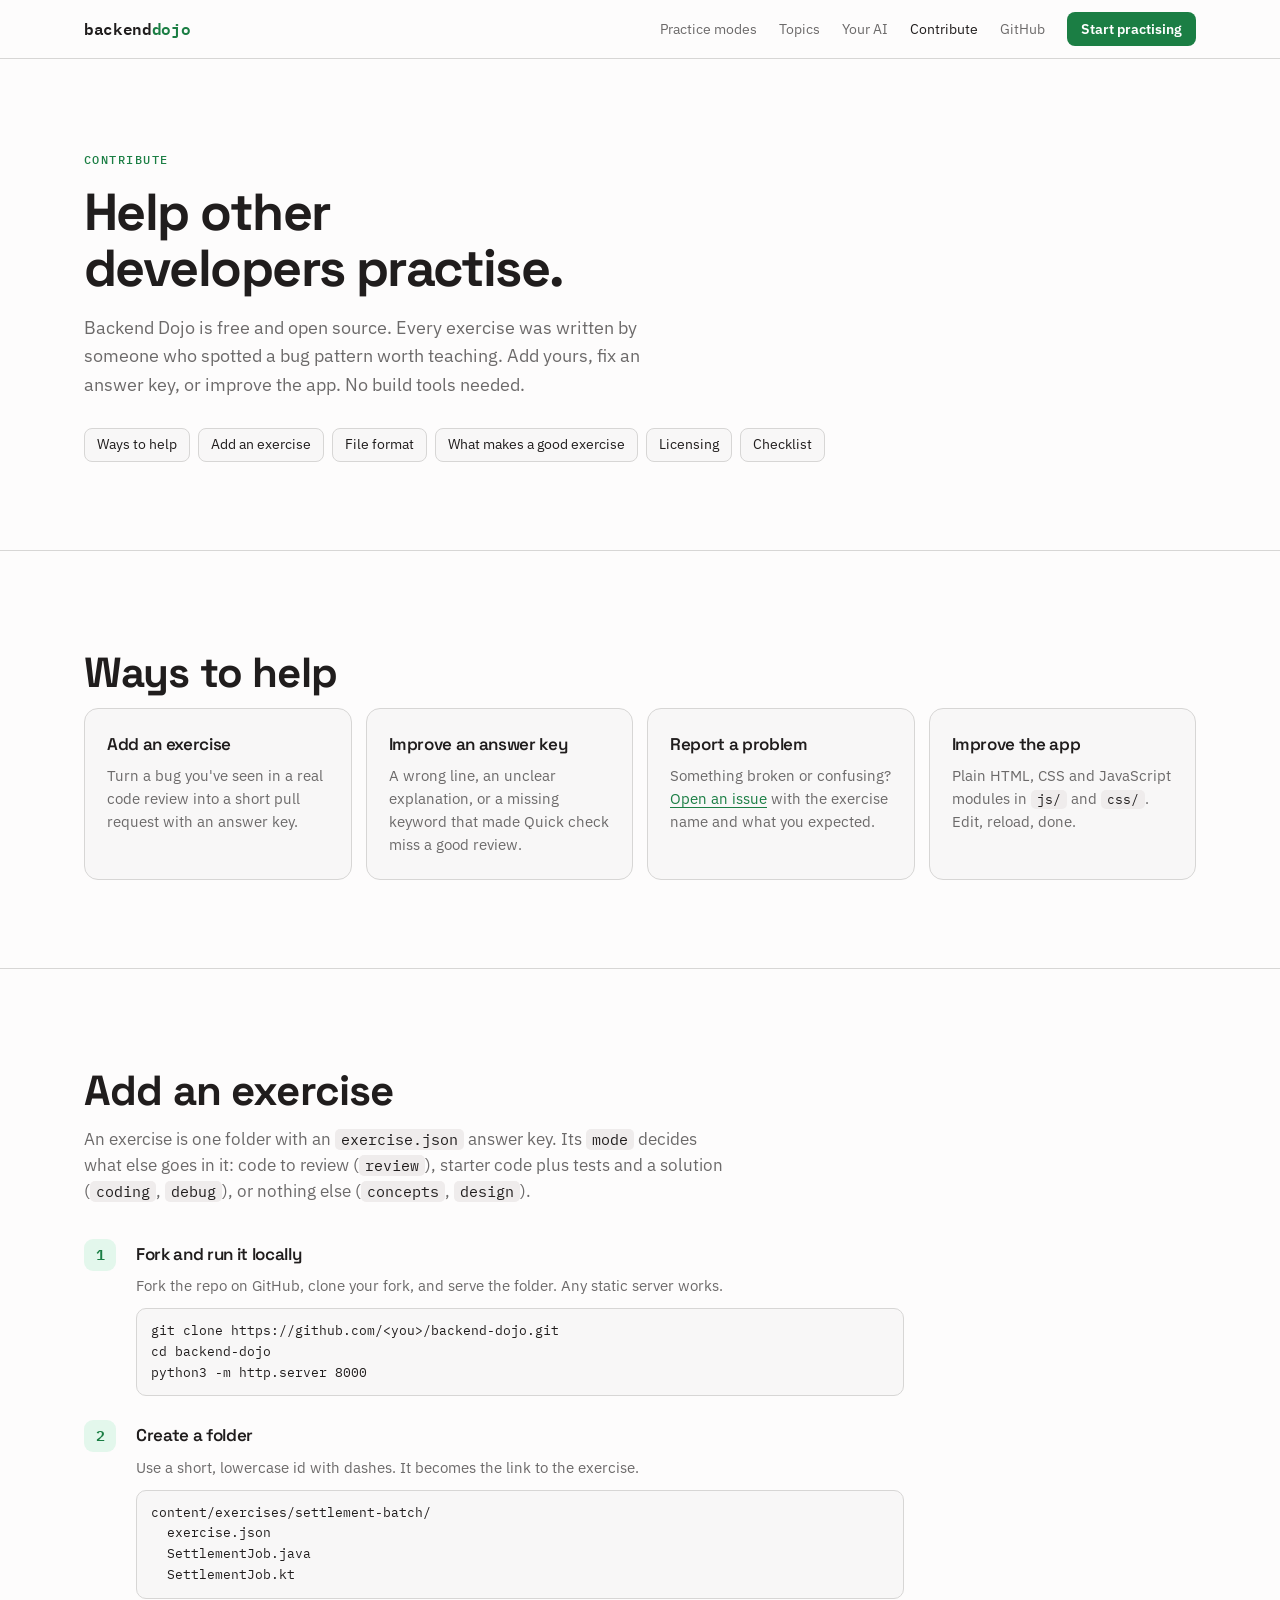
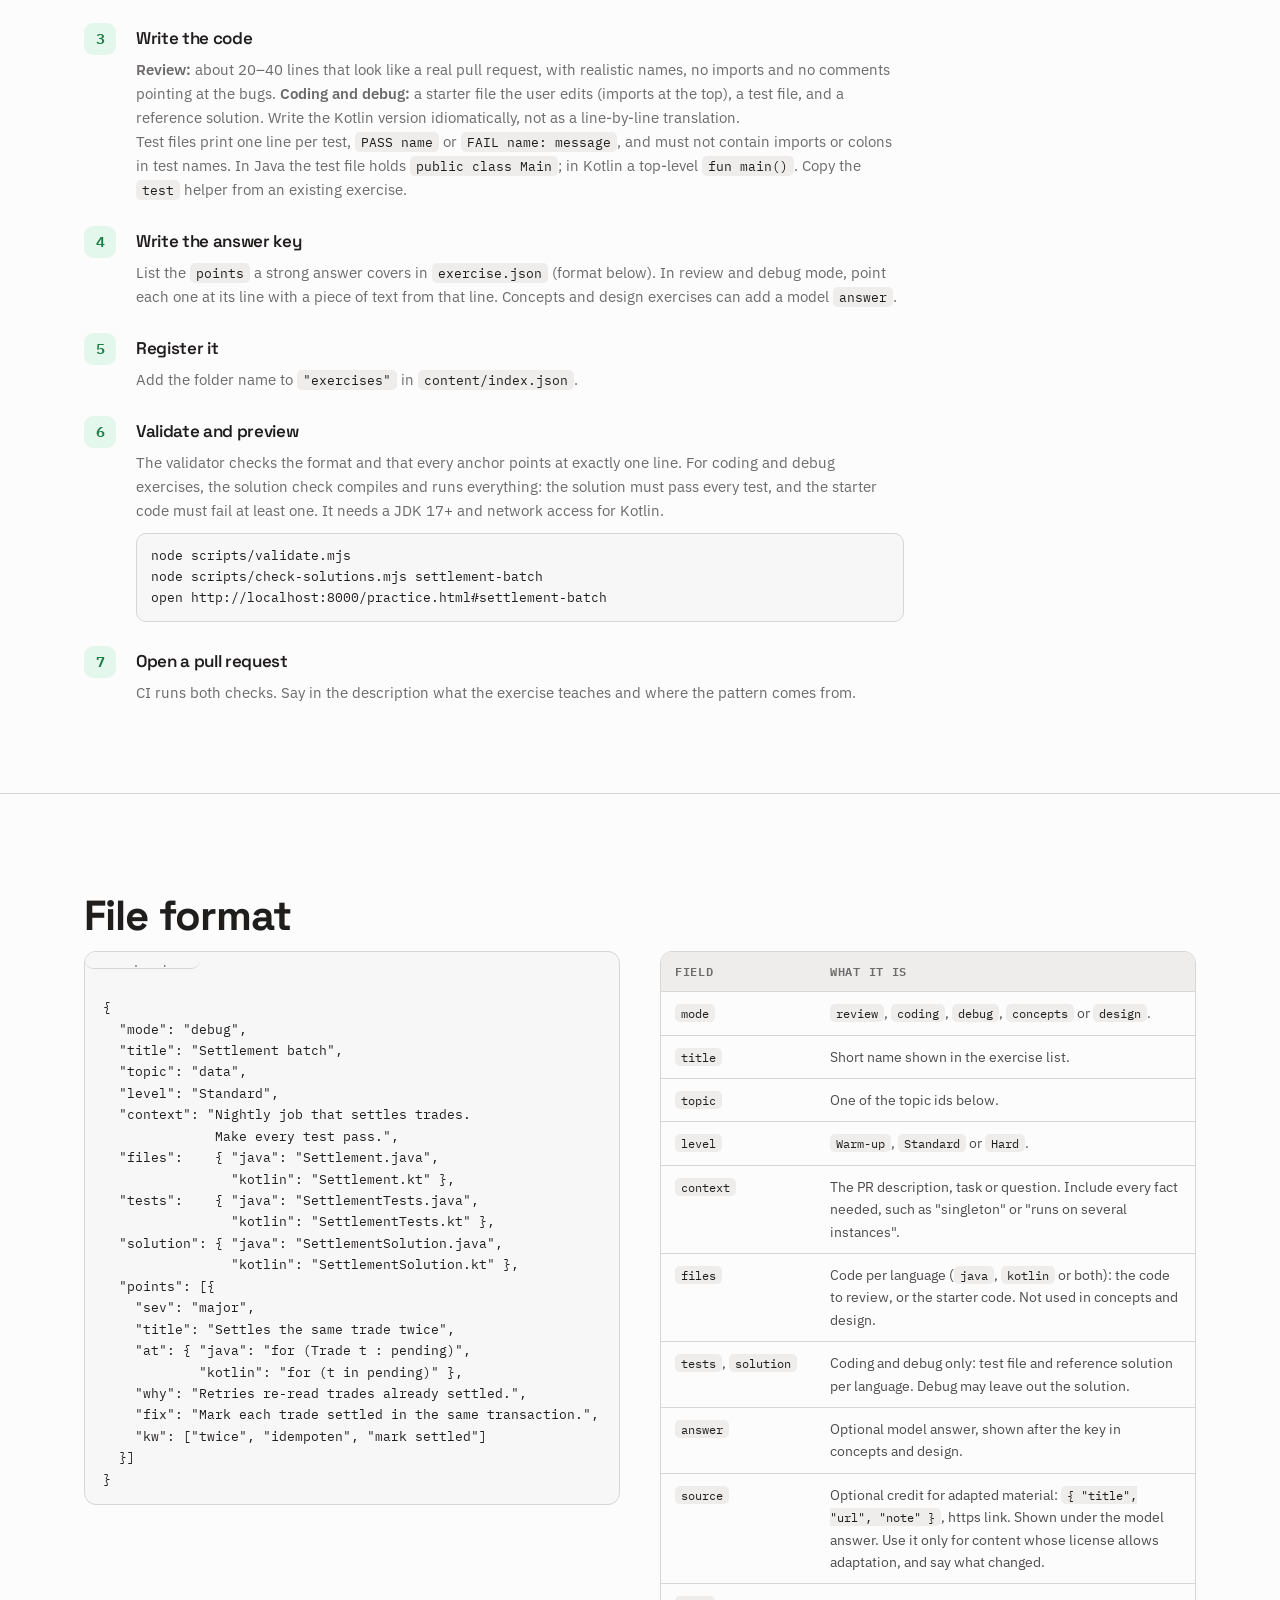
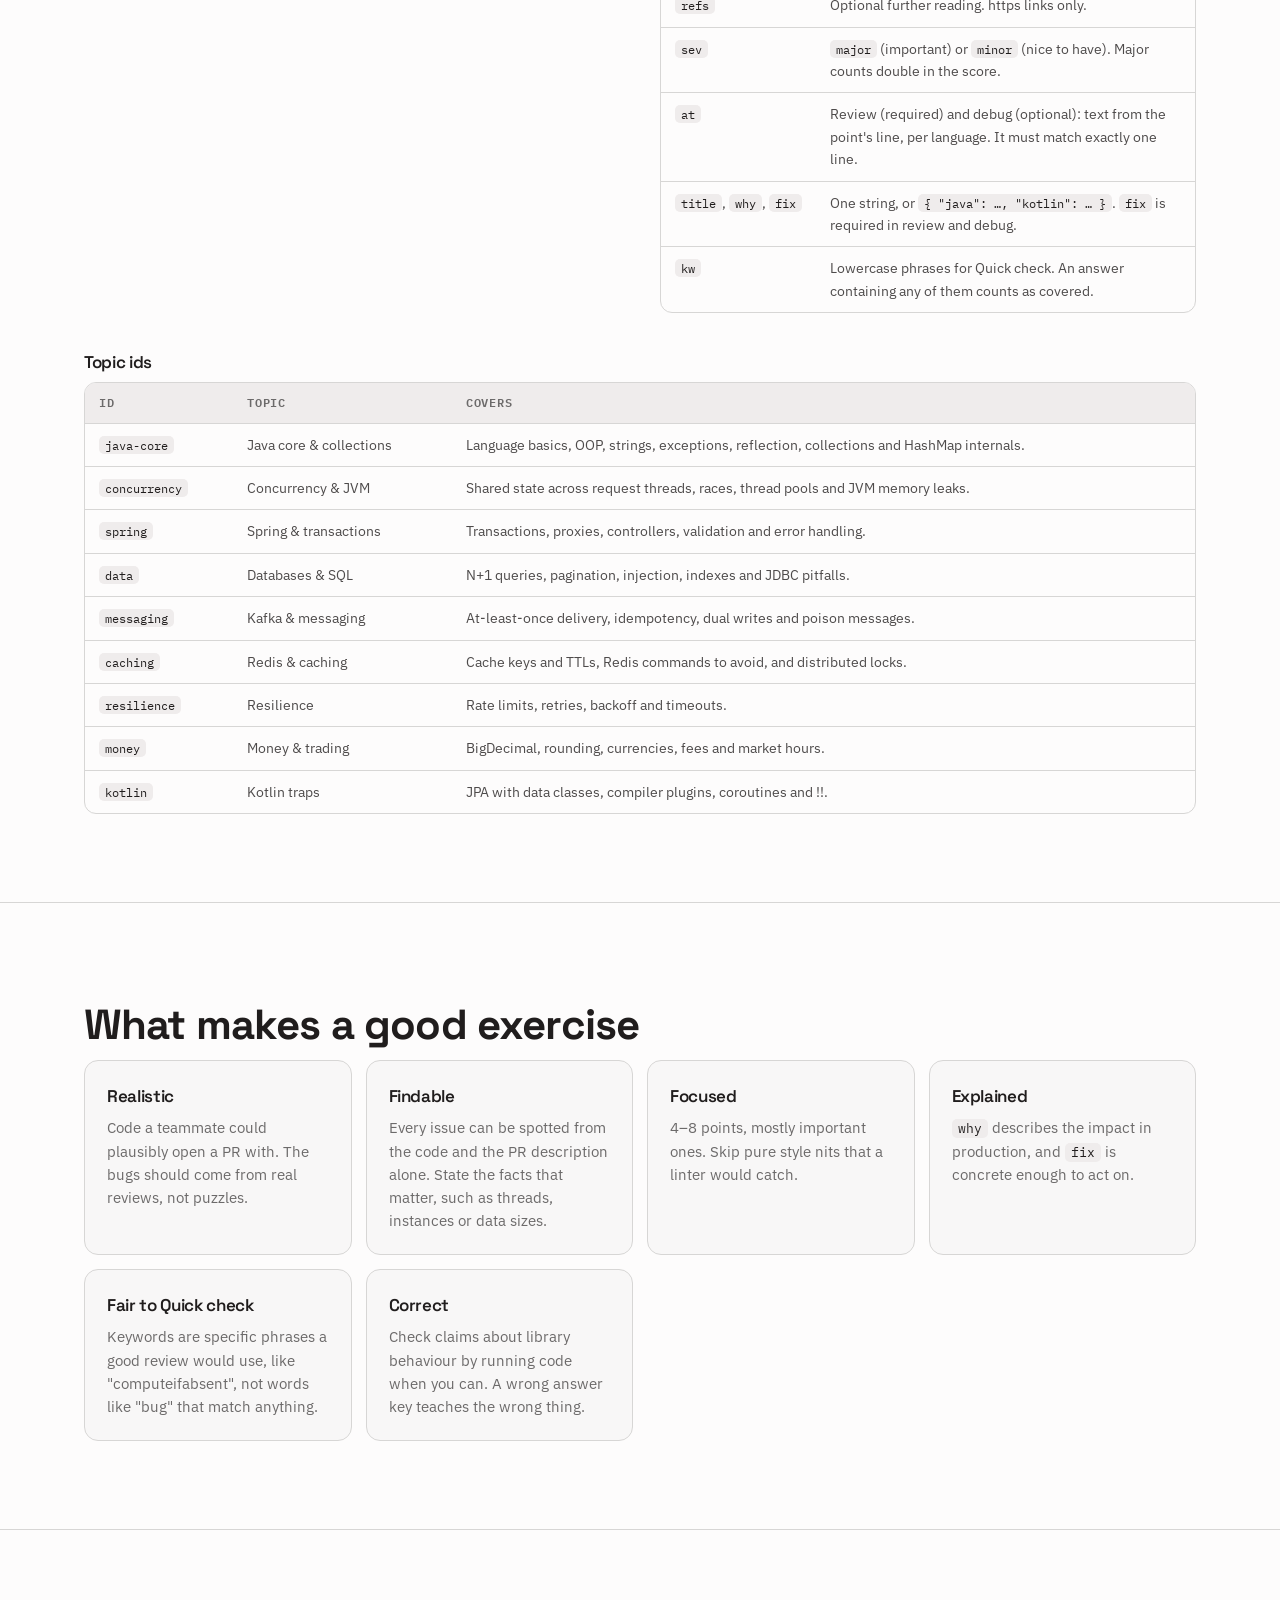
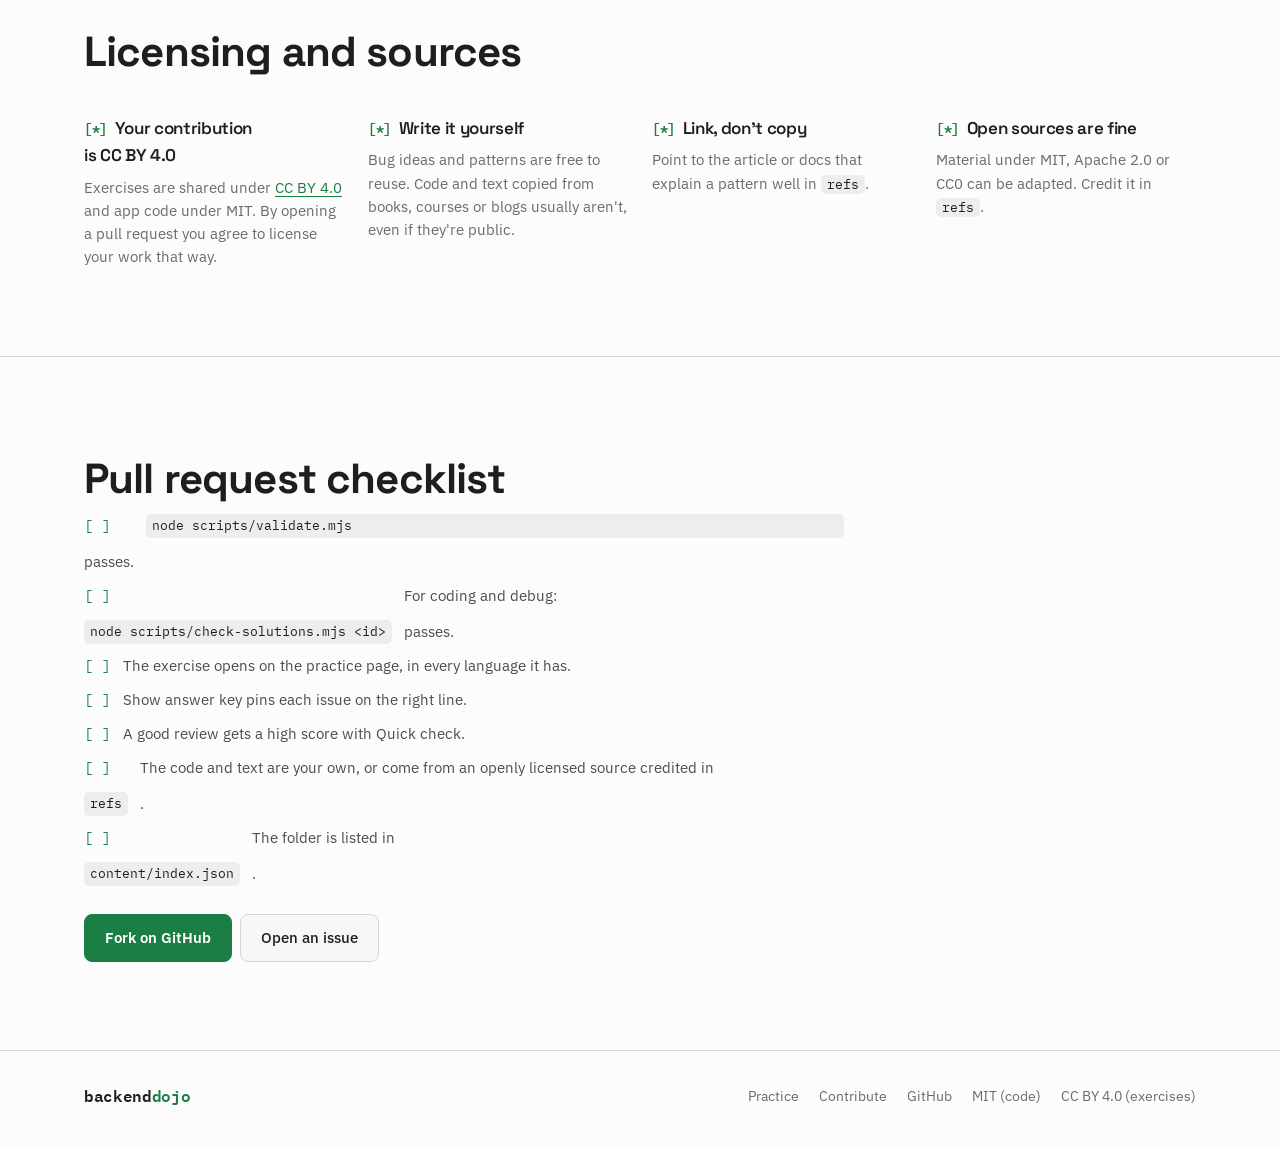
==== commit 436e06cb: "feat: 109 interview questions from JavaGuide as concepts exercises Translates and condenses the star" ====
--- a/contribute.html
+++ b/contribute.html
@@ -144,6 +144,7 @@
               <tr><td><code>files</code></td><td>Code per language (<code>java</code>, <code>kotlin</code> or both): the code to review, or the starter code. Not used in concepts and design.</td></tr>
               <tr><td><code>tests</code>, <code>solution</code></td><td>Coding and debug only: test file and reference solution per language. Debug may leave out the solution.</td></tr>
               <tr><td><code>answer</code></td><td>Optional model answer, shown after the key in concepts and design.</td></tr>
+              <tr><td><code>source</code></td><td>Optional credit for adapted material: <code>{ "title", "url", "note" }</code>, https link. Shown under the model answer. Use it only for content whose license allows adaptation, and say what changed.</td></tr>
               <tr><td><code>refs</code></td><td>Optional further reading. https links only.</td></tr>
               <tr><td><code>sev</code></td><td><code>major</code> (important) or <code>minor</code> (nice to have). Major counts double in the score.</td></tr>
               <tr><td><code>at</code></td><td>Review (required) and debug (optional): text from the point's line, per language. It must match exactly one line.</td></tr>
--- a/css/app.css
+++ b/css/app.css
@@ -18,11 +18,11 @@
   --text: hsl(0, 2%, 30%);
   --muted: hsl(0, 1%, 42%);
   --line: hsl(30, 2%, 84%);
-  --accent: hsl(262, 70%, 52%);
+  --accent: hsl(145, 65%, 30%);
   --accent-fg: #fff;
-  --accent-soft: hsl(262, 80%, 95%);
-  --accent-2: hsl(172, 65%, 32%);
-  --grad: linear-gradient(95deg, hsl(262, 75%, 55%), hsl(200, 70%, 45%) 55%, hsl(172, 65%, 36%));
+  --accent-soft: hsl(145, 55%, 93%);
+  --accent-2: hsl(145, 65%, 30%);
+  --star: hsl(42, 95%, 45%);
   --code-bg: hsl(0, 8%, 97%);
   --mark: hsl(62, 84%, 88%);
   --mark-edge: hsl(55, 70%, 42%);
@@ -47,8 +47,8 @@
     color-scheme: dark;
     --bg: hsl(0, 9%, 7%); --surface: hsl(0, 6%, 10%); --surface-2: hsl(0, 6%, 14%);
     --fg: hsl(0, 15%, 94%); --text: hsl(0, 4%, 76%); --muted: hsl(0, 3%, 58%); --line: hsl(0, 4%, 19%);
-    --accent: hsl(262, 85%, 72%); --accent-fg: hsl(0, 9%, 7%); --accent-soft: hsl(262, 30%, 16%); --accent-2: hsl(172, 55%, 55%);
-    --grad: linear-gradient(95deg, hsl(262, 85%, 74%), hsl(205, 75%, 66%) 55%, hsl(172, 60%, 58%));
+    --accent: hsl(145, 63%, 49%); --accent-fg: hsl(0, 9%, 7%); --accent-soft: hsl(145, 35%, 13%); --accent-2: hsl(145, 63%, 49%);
+    --star: hsl(45, 95%, 58%);
     --code-bg: hsl(0, 8%, 5%); --mark: hsl(60, 30%, 14%); --mark-edge: hsl(62, 80%, 72%);
     --good: hsl(150, 50%, 58%); --good-soft: hsl(150, 30%, 11%); --warn: hsl(40, 75%, 60%); --warn-soft: hsl(40, 40%, 12%);
     --bad: hsl(5, 80%, 68%); --bad-soft: hsl(5, 40%, 12%);
@@ -98,7 +98,7 @@
 .nav-inner { max-width: 1160px; margin: 0 auto; padding: 12px 24px; display: flex; flex-wrap: wrap; align-items: center; justify-content: space-between; gap: 8px 24px; }
 .practice .nav-inner { max-width: 1440px; padding-inline: 16px; }
 .logo { font-family: var(--font-code); font-weight: 600; font-size: 16px; color: var(--fg); text-decoration: none; letter-spacing: -0.02em; }
-.logo span { background: var(--grad); -webkit-background-clip: text; background-clip: text; color: transparent; }
+.logo span { color: var(--accent); }
 .nav-links { display: flex; flex-wrap: wrap; align-items: center; gap: 4px 22px; font-size: 14px; }
 .nav-links a { color: var(--muted); text-decoration: none; }
 .nav-links a:hover, .nav-links a[aria-current="page"] { color: var(--fg); }
@@ -113,83 +113,23 @@
 .home h2 { font-size: clamp(28px, 4vw, 42px); font-weight: 700; line-height: 1.12; margin: 10px 0 12px; max-width: 22ch; }
 .home h3 { font-size: 17px; font-weight: 600; margin-bottom: 6px; }
 .home .eyebrow { display: inline-flex; align-items: center; gap: 8px; color: var(--accent); }
-.home .eyebrow::before { content: ""; width: 6px; height: 6px; border-radius: 50%; background: var(--accent); }
 .section-lede { color: var(--muted); max-width: 64ch; margin-bottom: 36px; font-size: 16.5px; }
-.grad { background: var(--grad); -webkit-background-clip: text; background-clip: text; color: transparent; }
-
-.hero { position: relative; overflow: hidden; }
-.hero::before {
-  content: ""; position: absolute; inset: -40% 10% auto; height: 520px; pointer-events: none;
-  background: radial-gradient(closest-side, color-mix(in srgb, var(--accent) 16%, transparent), transparent);
-}
-.home .hero { padding: 96px 0 88px; }
-.hero-grid { position: relative; display: grid; grid-template-columns: minmax(0, 1.05fr) minmax(0, 1fr); gap: 56px; align-items: center; }
-@media (max-width: 960px) { .hero-grid { grid-template-columns: minmax(0, 1fr); gap: 40px; } .home .hero { padding: 64px 0; } }
+
+.hero-grid { display: grid; grid-template-columns: minmax(0, 1.05fr) minmax(0, 1fr); gap: 56px; align-items: center; }
+@media (max-width: 960px) { .hero-grid { grid-template-columns: minmax(0, 1fr); gap: 32px; } }
 .hero h1 { font-size: clamp(38px, 5.6vw, 64px); line-height: 1.04; font-weight: 700; letter-spacing: -0.035em; margin: 14px 0 20px; }
 .lede { font-size: 18px; color: var(--muted); max-width: 52ch; margin-bottom: 28px; }
 .lede b { color: var(--fg); font-weight: 600; }
 .badges { display: flex; flex-wrap: wrap; gap: 8px; margin-top: 22px; }
 .badge { font-family: var(--font-code); font-size: 12px; color: var(--muted); border: 1px solid var(--line); border-radius: 6px; padding: 3px 9px; }
 
-.terminal { margin: 0; background: var(--code-bg); border: 1px solid var(--line); border-radius: 14px; overflow: hidden; box-shadow: 0 24px 60px -30px rgb(0 0 0 / 0.5); }
-.term-bar { display: flex; align-items: center; gap: 8px; padding: 12px 16px; border-bottom: 1px solid var(--line); background: var(--surface); font-family: var(--font-code); font-size: 12px; color: var(--muted); }
-.term-bar .dots { display: inline-flex; gap: 6px; margin-right: 8px; }
-.term-bar .dots i { width: 11px; height: 11px; border-radius: 50%; background: #ff5f57; }
-.term-bar .dots i:nth-child(2) { background: #febc2e; }
-.term-bar .dots i:nth-child(3) { background: #28c840; }
-.term-body { margin: 0; padding: 20px 22px; font-family: var(--font-code); font-size: 13.5px; line-height: 1.85; color: var(--text); white-space: pre-wrap; }
-.term-body .c { color: var(--syn-com); font-style: italic; }
-.term-body .p { color: var(--accent-2); }
-.term-body .v { color: var(--accent); }
-.term-body .ok { color: var(--good); }
-.term-body .no { color: var(--bad); }
-.term-body .cursor { display: inline-block; width: 8px; height: 1.1em; background: var(--accent-2); vertical-align: -2px; animation: blink 1.1s steps(1) infinite; }
-@keyframes blink { 50% { opacity: 0; } }
-@media (prefers-reduced-motion: reduce) { .term-body .cursor { animation: none; } }
-
-.compare { display: grid; grid-template-columns: minmax(0, 1fr) auto minmax(0, 1fr); gap: 16px; align-items: center; }
-@media (max-width: 760px) { .compare { grid-template-columns: minmax(0, 1fr); } .compare .arrow { justify-self: center; transform: rotate(90deg); } }
-.compare .col { border-radius: 14px; padding: 26px 28px; border: 1px solid; height: 100%; }
-.compare .without { background: var(--bad-soft); border-color: color-mix(in srgb, var(--bad) 35%, transparent); }
-.compare .with { background: var(--good-soft); border-color: color-mix(in srgb, var(--good) 35%, transparent); }
-.compare .col h3 { display: flex; align-items: center; gap: 10px; font-size: 18px; margin-bottom: 14px; }
-.compare .without h3 { color: var(--bad); }
-.compare .with h3 { color: var(--good); }
-.compare .ic { display: inline-grid; place-items: center; width: 30px; height: 30px; border-radius: 8px; font-family: var(--font-code); font-size: 15px; }
-.compare .without .ic { background: color-mix(in srgb, var(--bad) 18%, transparent); }
-.compare .with .ic { background: color-mix(in srgb, var(--good) 18%, transparent); }
-.compare ul { list-style: none; margin: 0; padding: 0; display: grid; gap: 10px; }
-.compare li { display: grid; grid-template-columns: auto minmax(0, 1fr); gap: 10px; }
-.compare .without li::before { content: "✕"; color: var(--bad); }
-.compare .with li::before { content: "✓"; color: var(--good); }
-.arrow { width: 40px; height: 40px; border-radius: 50%; border: 1px solid var(--line); display: grid; place-items: center; color: var(--accent); background: var(--surface); }
-
-.grid-cells { display: grid; grid-template-columns: repeat(3, minmax(0, 1fr)); border: 1px solid var(--line); border-radius: 14px; overflow: hidden; background: var(--surface); }
-@media (max-width: 900px) { .grid-cells { grid-template-columns: repeat(2, minmax(0, 1fr)); } }
-@media (max-width: 600px) { .grid-cells { grid-template-columns: minmax(0, 1fr); } }
-.cell { padding: 28px; border-right: 1px solid var(--line); border-bottom: 1px solid var(--line); margin: 0 -1px -1px 0; color: inherit; text-decoration: none; display: grid; gap: 6px; align-content: start; }
-a.cell:hover { background: var(--surface-2); }
-.cell p { color: var(--muted); font-size: 14.5px; }
-.cell .more { font-family: var(--font-code); font-size: 12.5px; color: var(--accent); margin-top: 6px; }
-.icon {
-  width: 36px; height: 36px; border-radius: 9px; display: grid; place-items: center; margin-bottom: 10px;
-  font-family: var(--font-code); font-size: 13px; font-weight: 600; color: var(--accent); background: var(--accent-soft);
-}
-.icon.alt { color: var(--accent-2); background: color-mix(in srgb, var(--accent-2) 14%, transparent); }
-
-.steps { list-style: none; margin: 0; padding: 0; display: grid; grid-template-columns: repeat(4, minmax(0, 1fr)); gap: 16px; }
-@media (max-width: 960px) { .steps { grid-template-columns: repeat(2, minmax(0, 1fr)); } }
-@media (max-width: 560px) { .steps { grid-template-columns: minmax(0, 1fr); } }
-.steps li { border: 1px solid var(--line); border-radius: 14px; padding: 22px; background: var(--surface); }
-.steps p { color: var(--muted); font-size: 14.5px; }
-.num { font-family: var(--font-code); font-size: 13px; color: var(--accent); display: block; margin-bottom: 12px; }
+
+
+
 
 .cards { display: grid; grid-template-columns: repeat(auto-fill, minmax(250px, 1fr)); gap: 14px; }
 .card { border: 1px solid var(--line); border-radius: 14px; padding: 22px; background: var(--surface); }
 .card p { color: var(--muted); font-size: 14.5px; }
-.topic-card { text-decoration: none; color: inherit; display: grid; gap: 4px; align-content: start; transition: border-color 0.15s; }
-.topic-card:hover { border-color: var(--accent); }
-.topic-card .meta { font-family: var(--font-code); font-size: 12px; margin-top: 8px; color: var(--muted); }
 
 .trust { display: grid; grid-template-columns: repeat(auto-fit, minmax(220px, 1fr)); gap: 24px; margin-top: 40px; }
 .trust p { color: var(--muted); font-size: 14.5px; }
@@ -432,3 +372,85 @@
 .orlogin { display: flex; flex-wrap: wrap; gap: 10px; align-items: center; margin-top: 6px; }
 .note-box { background: var(--warn-soft); color: var(--fg); border-radius: 10px; padding: 10px 12px; font-size: 13px; }
 .note-box b { color: var(--warn); }
+
+/* Dashboard (home) */
+.visually-hidden { position: absolute; width: 1px; height: 1px; overflow: hidden; clip: rect(0 0 0 0); white-space: nowrap; }
+.home .dash-hero { padding: 64px 0 56px; }
+.dash-hero h1 { font-size: clamp(34px, 4.6vw, 52px); line-height: 1.06; letter-spacing: -0.03em; margin: 12px 0 16px; max-width: 16ch; }
+.bar { height: 8px; border-radius: 99px; background: var(--surface-2); overflow: hidden; }
+.bar span { display: block; height: 100%; background: var(--accent); border-radius: 99px; min-width: 0; }
+.progress-card { border: 1px solid var(--line); border-radius: 16px; background: var(--surface); padding: 24px; display: grid; gap: 14px; }
+.pc-head { display: flex; justify-content: space-between; align-items: baseline; gap: 8px; }
+.pc-head h2 { font-size: 18px; }
+.pc-score { display: flex; align-items: baseline; gap: 8px; }
+.pc-num { font-family: var(--font-display); font-size: 44px; font-weight: 700; color: var(--fg); line-height: 1; font-variant-numeric: tabular-nums; }
+.pc-of { color: var(--muted); font-family: var(--font-code); font-size: 13px; }
+.pc-stats { display: grid; grid-template-columns: repeat(3, minmax(0, 1fr)); gap: 8px; margin: 0; }
+.pc-stats div { border: 1px solid var(--line); border-radius: 10px; padding: 10px 12px; background: var(--bg); }
+.pc-stats dt { font-family: var(--font-code); font-size: 11.5px; text-transform: uppercase; letter-spacing: 0.08em; color: var(--muted); }
+.pc-stats dd { margin: 2px 0 0; font-weight: 600; color: var(--fg); font-variant-numeric: tabular-nums; }
+.pc-modes { list-style: none; margin: 0; padding: 0; display: grid; gap: 8px; }
+.pc-modes li { display: grid; grid-template-columns: 1fr auto; gap: 4px 10px; align-items: center; font-size: 14px; }
+.pc-modes li .bar { grid-column: 1 / -1; height: 5px; }
+.pc-modes a { color: var(--fg); text-decoration: none; }
+.pc-modes a:hover { color: var(--accent); }
+
+.section-head { display: flex; flex-wrap: wrap; justify-content: space-between; align-items: flex-end; gap: 16px; }
+.section-head .section-lede { margin-bottom: 20px; }
+.kit-bar { display: grid; grid-template-columns: minmax(0, 1fr) auto; gap: 14px; align-items: center; margin-bottom: 24px; }
+.kit { list-style: none; margin: 0; padding: 0; display: grid; gap: 0; border: 1px solid var(--line); border-radius: 14px; background: var(--surface); overflow: hidden; }
+.kit-step { display: grid; grid-template-columns: auto minmax(0, 1fr); gap: 16px; padding: 18px 22px; border-bottom: 1px solid var(--line); }
+.kit-step:last-child { border-bottom: 0; }
+.kit-num { width: 32px; height: 32px; border-radius: 50%; display: grid; place-items: center; font-family: var(--font-code); font-weight: 600; border: 1px solid var(--line); color: var(--muted); background: var(--bg); }
+.kit-step.done .kit-num { background: var(--accent); border-color: var(--accent); color: var(--accent-fg); }
+.kit-body { display: grid; gap: 10px; min-width: 0; }
+.kit-row { display: flex; justify-content: space-between; align-items: baseline; gap: 8px; }
+.kit-row h3 { font-size: 16px; margin: 0; }
+.kit-items { display: flex; flex-wrap: wrap; gap: 8px; }
+.kit-item { display: inline-flex; align-items: center; gap: 8px; border: 1px solid var(--line); border-radius: 8px; padding: 5px 10px; font-size: 13.5px; color: var(--fg); text-decoration: none; background: var(--bg); }
+.kit-item:hover { border-color: var(--accent); }
+.kit-item .dot { width: 8px; height: 8px; border-radius: 50%; border: 1.5px solid var(--muted); }
+.kit-item.attempted .dot { border-color: var(--warn); background: var(--warn); }
+.kit-item.solved .dot { border-color: var(--accent); background: var(--accent); }
+.kit-mode { font-family: var(--font-code); font-size: 11px; color: var(--muted); }
+
+.skills { display: grid; grid-template-columns: repeat(auto-fill, minmax(250px, 1fr)); gap: 14px; }
+.skill { border: 1px solid var(--line); border-radius: 14px; padding: 20px; background: var(--surface); display: grid; gap: 10px; color: inherit; text-decoration: none; align-content: start; transition: border-color 0.15s; }
+.skill:hover { border-color: var(--accent); }
+.skill-head { display: flex; justify-content: space-between; align-items: flex-start; gap: 8px; }
+.skill h3 { font-size: 16px; margin: 0; }
+.skill p { color: var(--muted); font-size: 14px; }
+.skill .skill-meta { font-family: var(--font-code); font-size: 12px; }
+.stars { display: inline-flex; gap: 1px; font-size: 15px; line-height: 1; white-space: nowrap; }
+.stars span { color: var(--line); }
+.stars span.on { color: var(--star); }
+
+.explorer { display: grid; grid-template-columns: 240px minmax(0, 1fr); gap: 28px; align-items: start; margin-top: 24px; }
+@media (max-width: 860px) { .explorer { grid-template-columns: minmax(0, 1fr); } }
+.filters { display: grid; gap: 18px; position: sticky; top: 76px; }
+@media (max-width: 860px) { .filters { position: static; grid-template-columns: repeat(auto-fit, minmax(160px, 1fr)); } }
+.filters fieldset { border: 0; padding: 0; margin: 0; display: grid; gap: 6px; }
+.filters legend { font-family: var(--font-code); font-size: 11.5px; text-transform: uppercase; letter-spacing: 0.08em; color: var(--muted); margin-bottom: 4px; }
+.filters label { display: flex; gap: 8px; align-items: center; font-size: 14px; color: var(--text); cursor: pointer; }
+.filters input[type="checkbox"], .filters input[type="radio"] { accent-color: var(--accent); }
+.filters select, .search input { width: 100%; padding: 8px 10px; border-radius: 8px; border: 1px solid var(--line); background: var(--surface); }
+.challenges { list-style: none; margin: 8px 0 0; padding: 0; display: grid; gap: 10px; }
+.ch { display: grid; grid-template-columns: minmax(0, 1fr) auto auto; gap: 12px 20px; align-items: center; border: 1px solid var(--line); border-radius: 12px; padding: 16px 18px; background: var(--surface); }
+@media (max-width: 640px) { .ch { grid-template-columns: minmax(0, 1fr) auto; } .ch-facts { grid-column: 1 / -1; grid-row: 2; } }
+.ch-title { font-family: var(--font-display); font-size: 17px; font-weight: 600; color: var(--fg); text-decoration: none; }
+.ch-title:hover { color: var(--accent); }
+.ch-meta { font-size: 13px; color: var(--muted); margin-top: 2px; }
+.ch-facts { display: flex; flex-wrap: wrap; align-items: center; gap: 8px 14px; font-size: 13px; }
+.pill { font-family: var(--font-code); font-size: 11.5px; padding: 2px 8px; border-radius: 6px; }
+.pill.lvl-0 { background: var(--good-soft); color: var(--good); }
+.pill.lvl-1 { background: var(--warn-soft); color: var(--warn); }
+.pill.lvl-2 { background: var(--bad-soft); color: var(--bad); }
+.ch-pts { font-family: var(--font-code); color: var(--muted); }
+.ch-status { font-family: var(--font-code); min-width: 7ch; }
+.ch-status.solved { color: var(--accent); }
+.ch-status.attempted { color: var(--warn); }
+
+.strip-inner { display: grid; grid-template-columns: minmax(0, 1fr) auto; gap: 24px; align-items: center; }
+@media (max-width: 860px) { .strip-inner { grid-template-columns: minmax(0, 1fr); } }
+.strip-side { display: grid; gap: 10px; }
+.strip .section-lede { margin-bottom: 0; }
